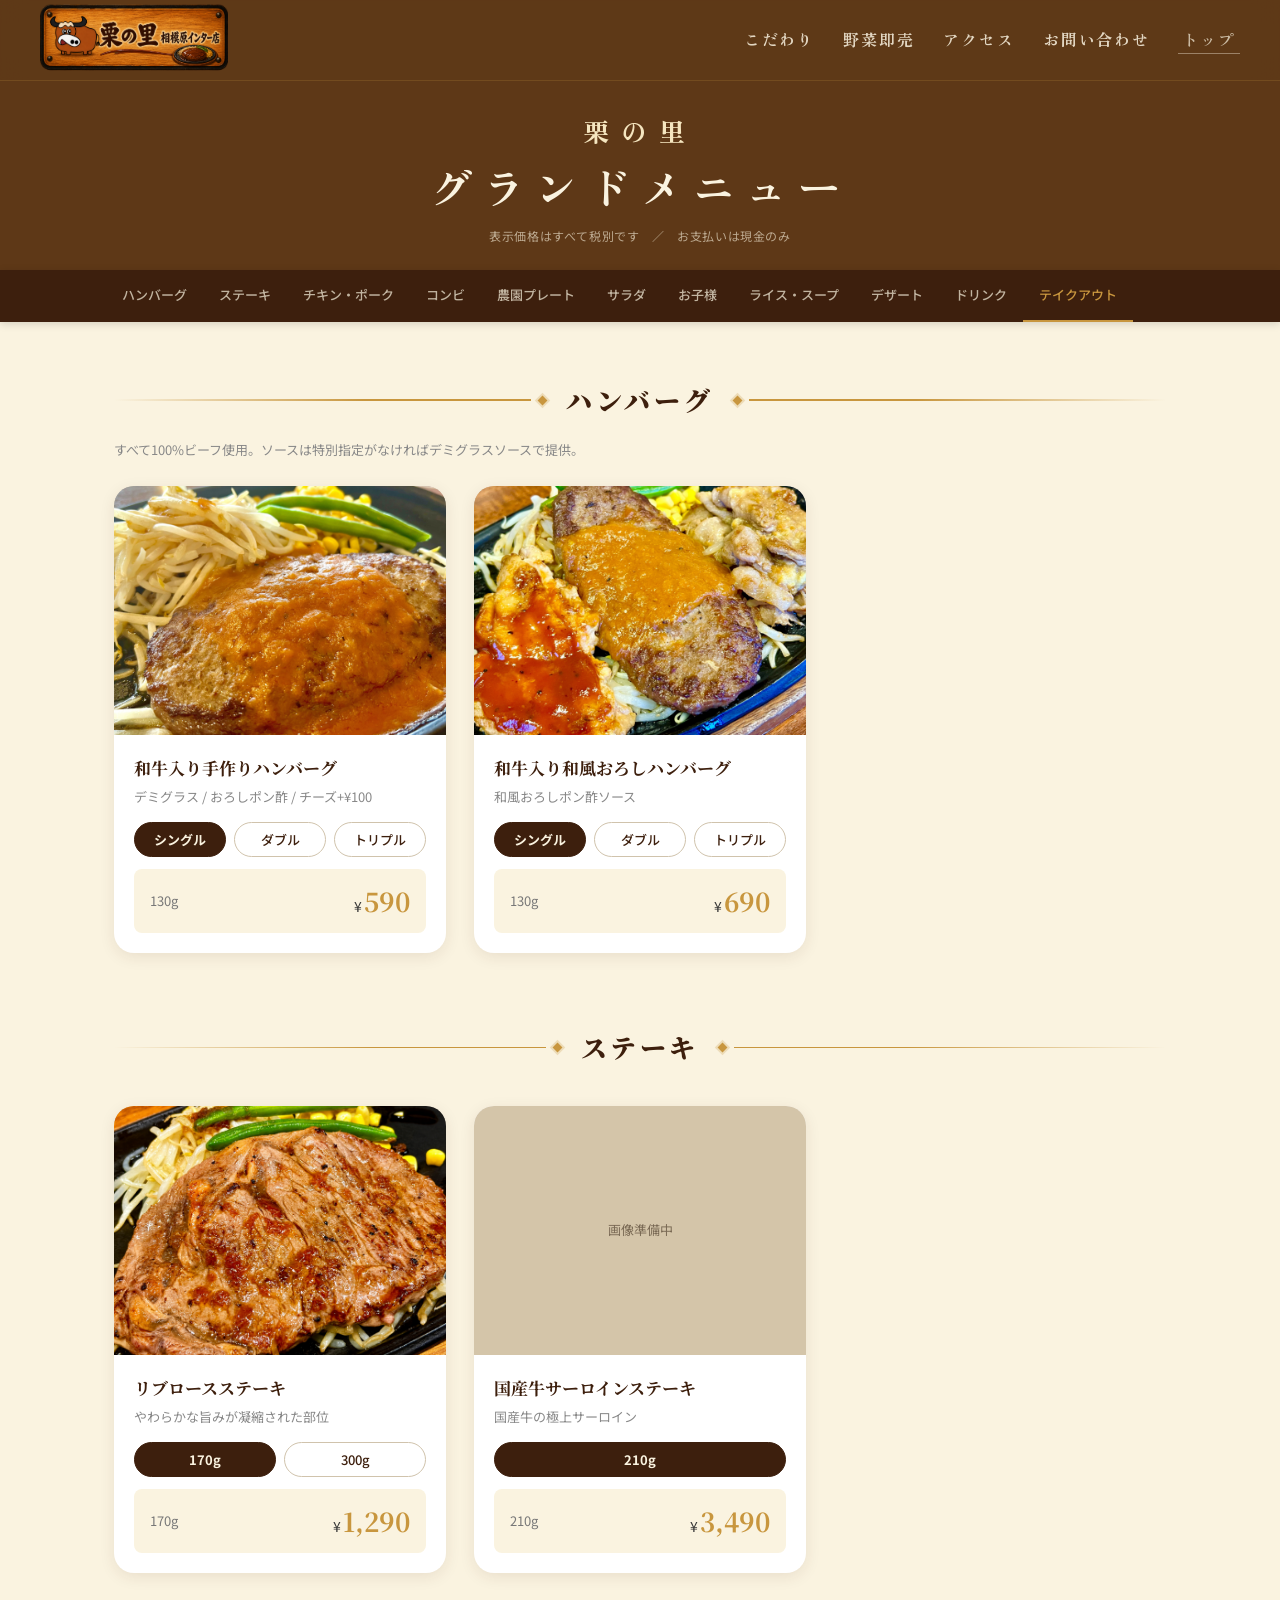
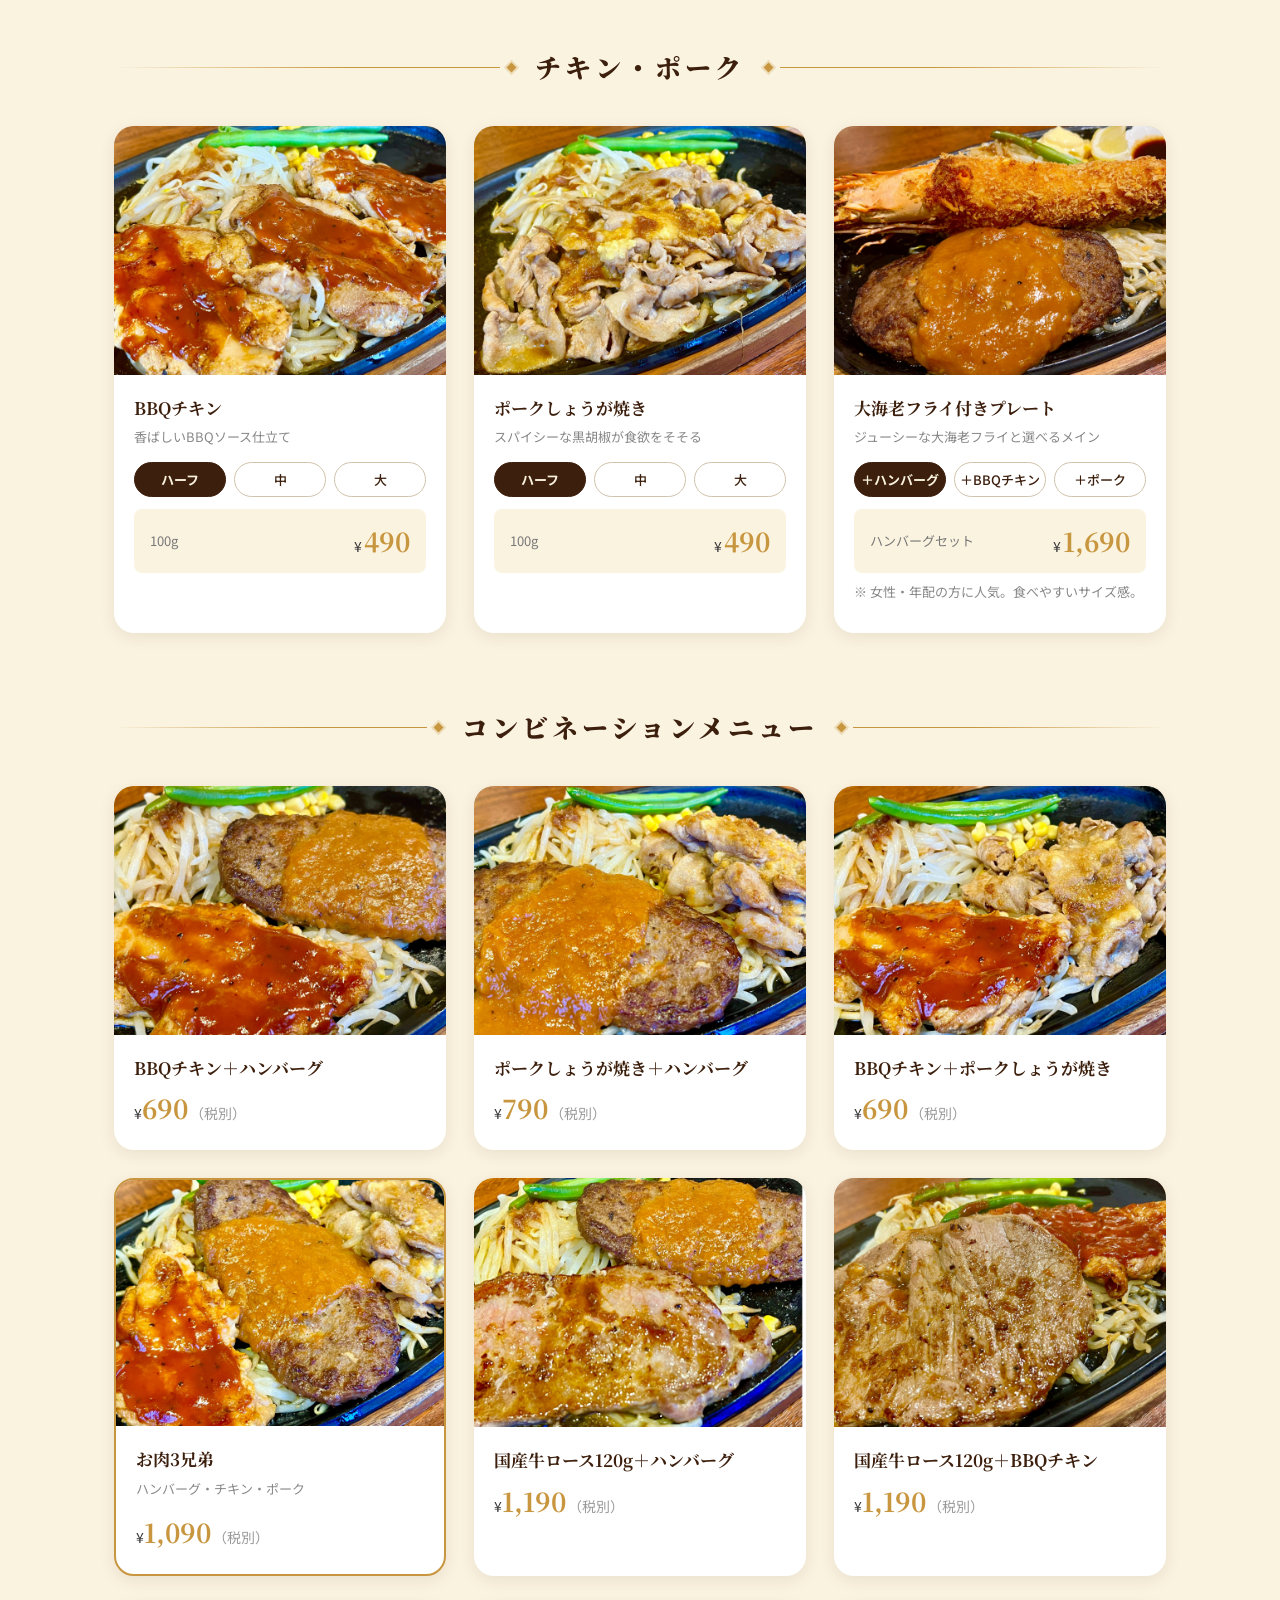
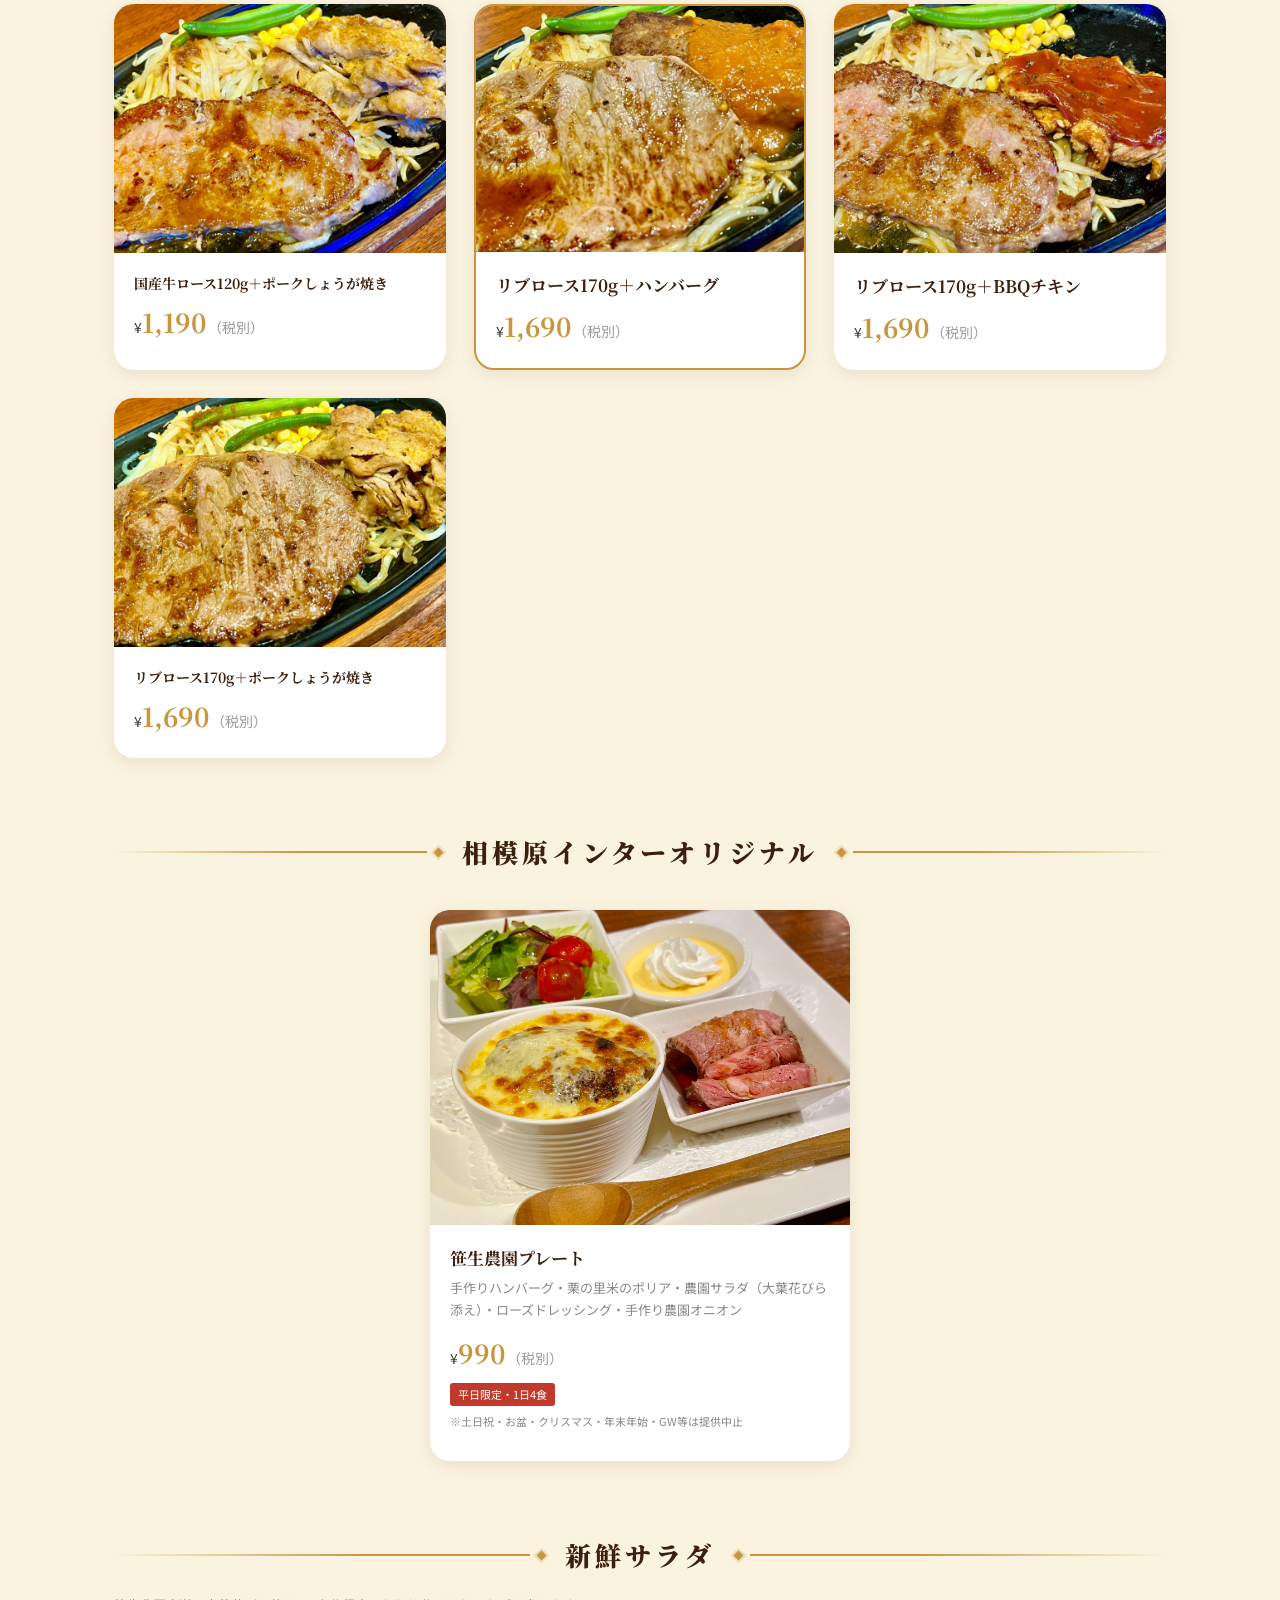
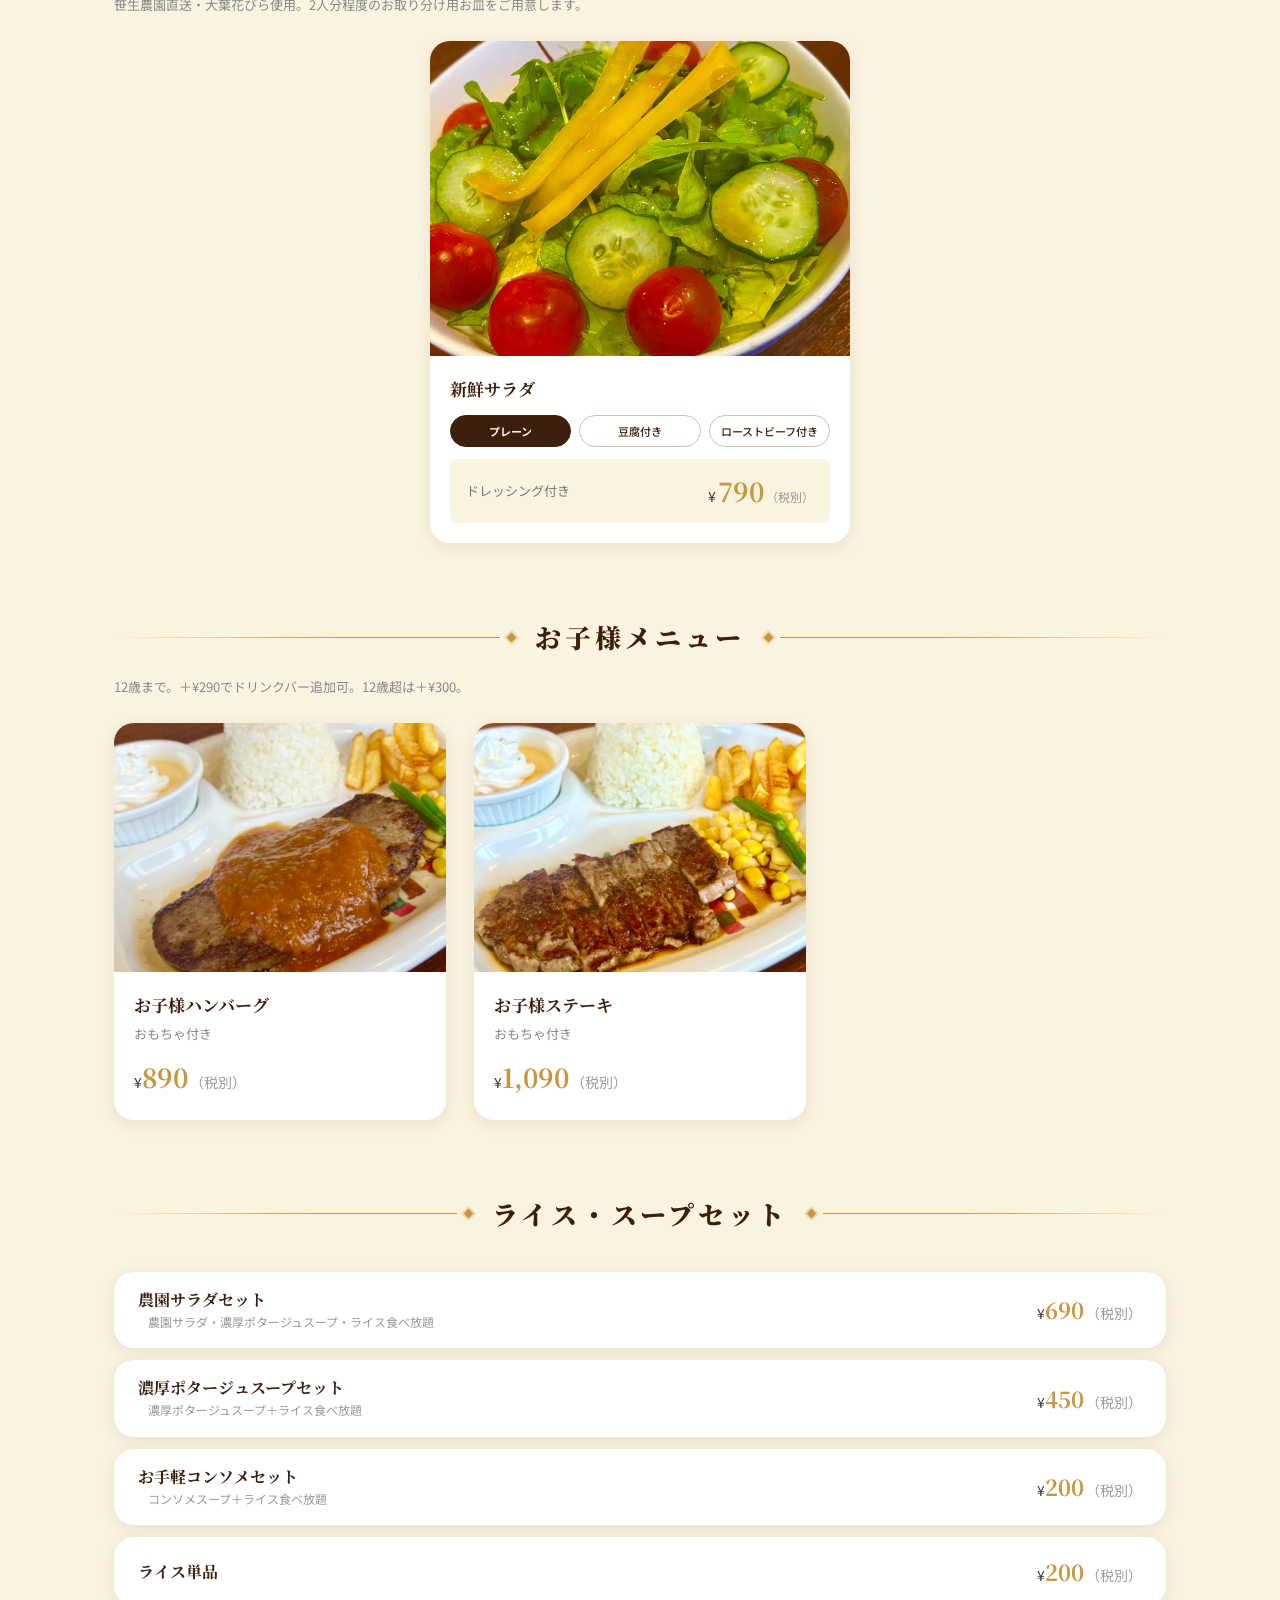
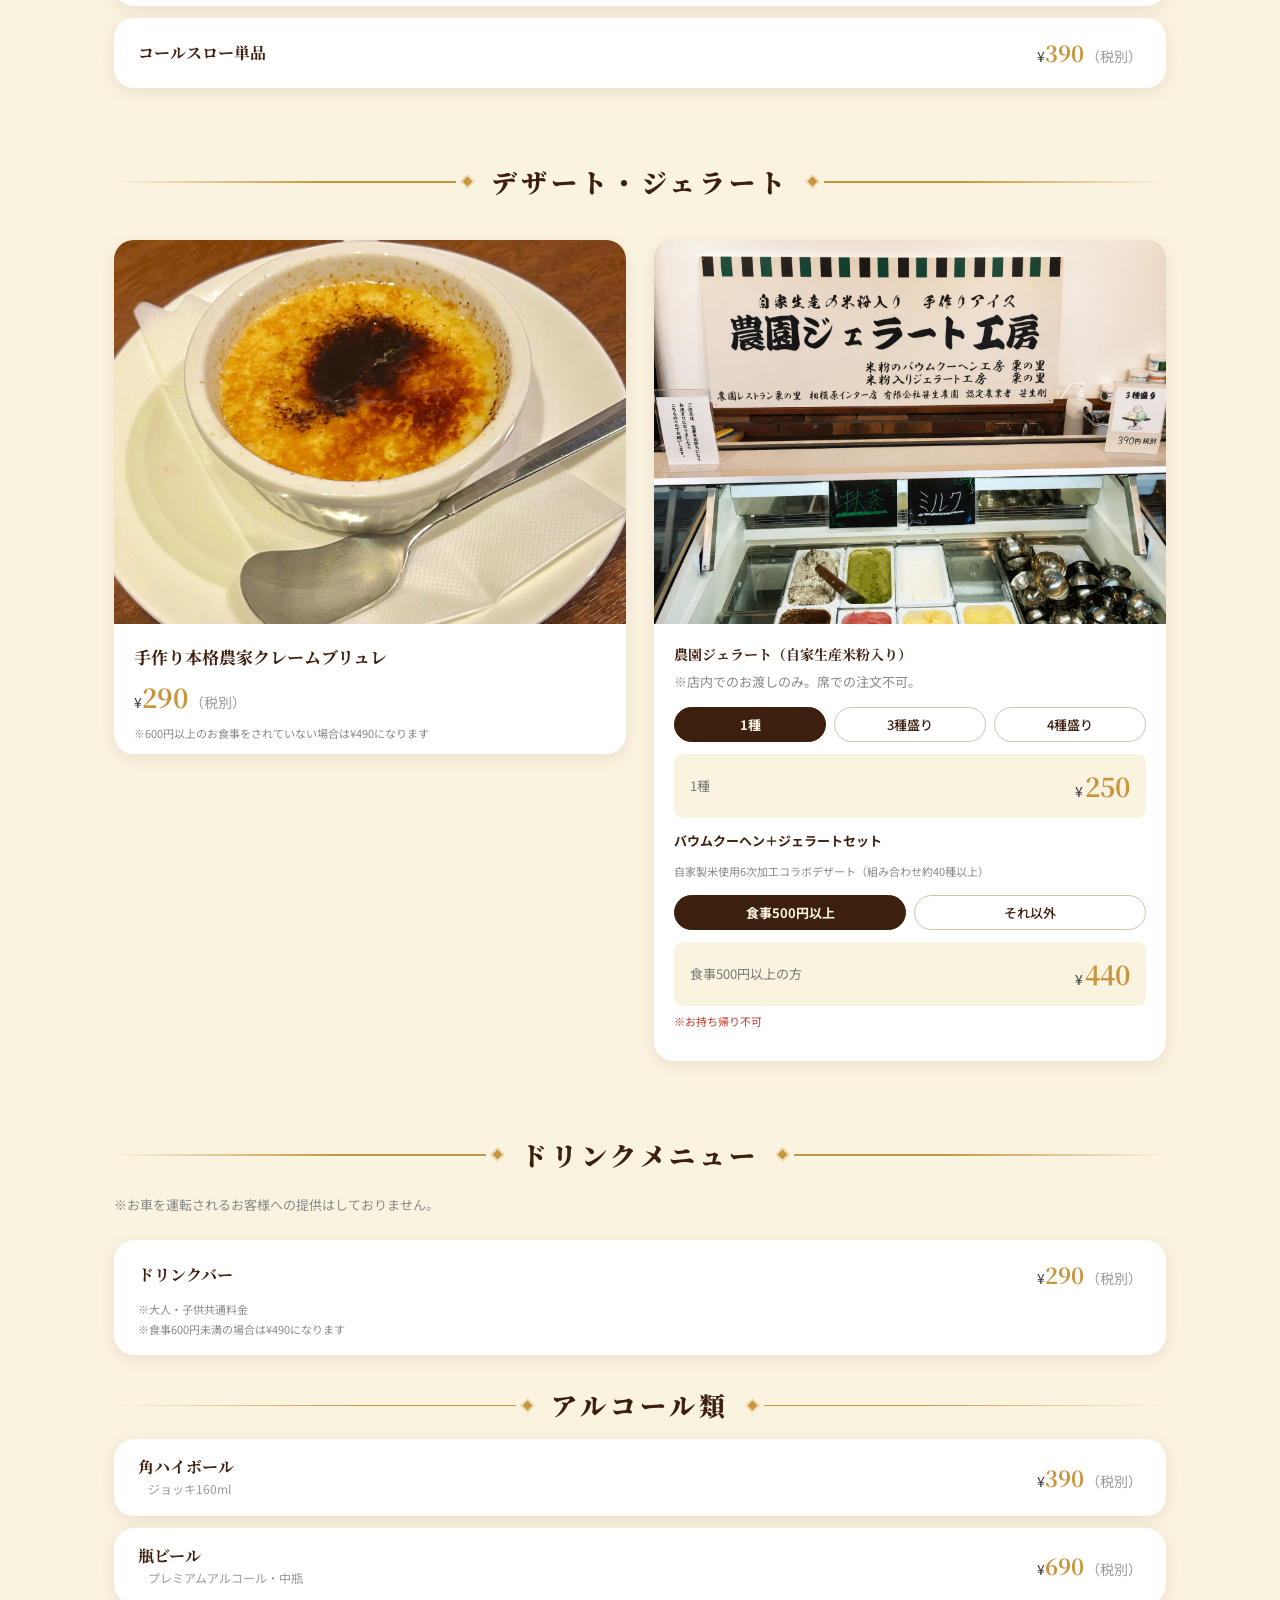
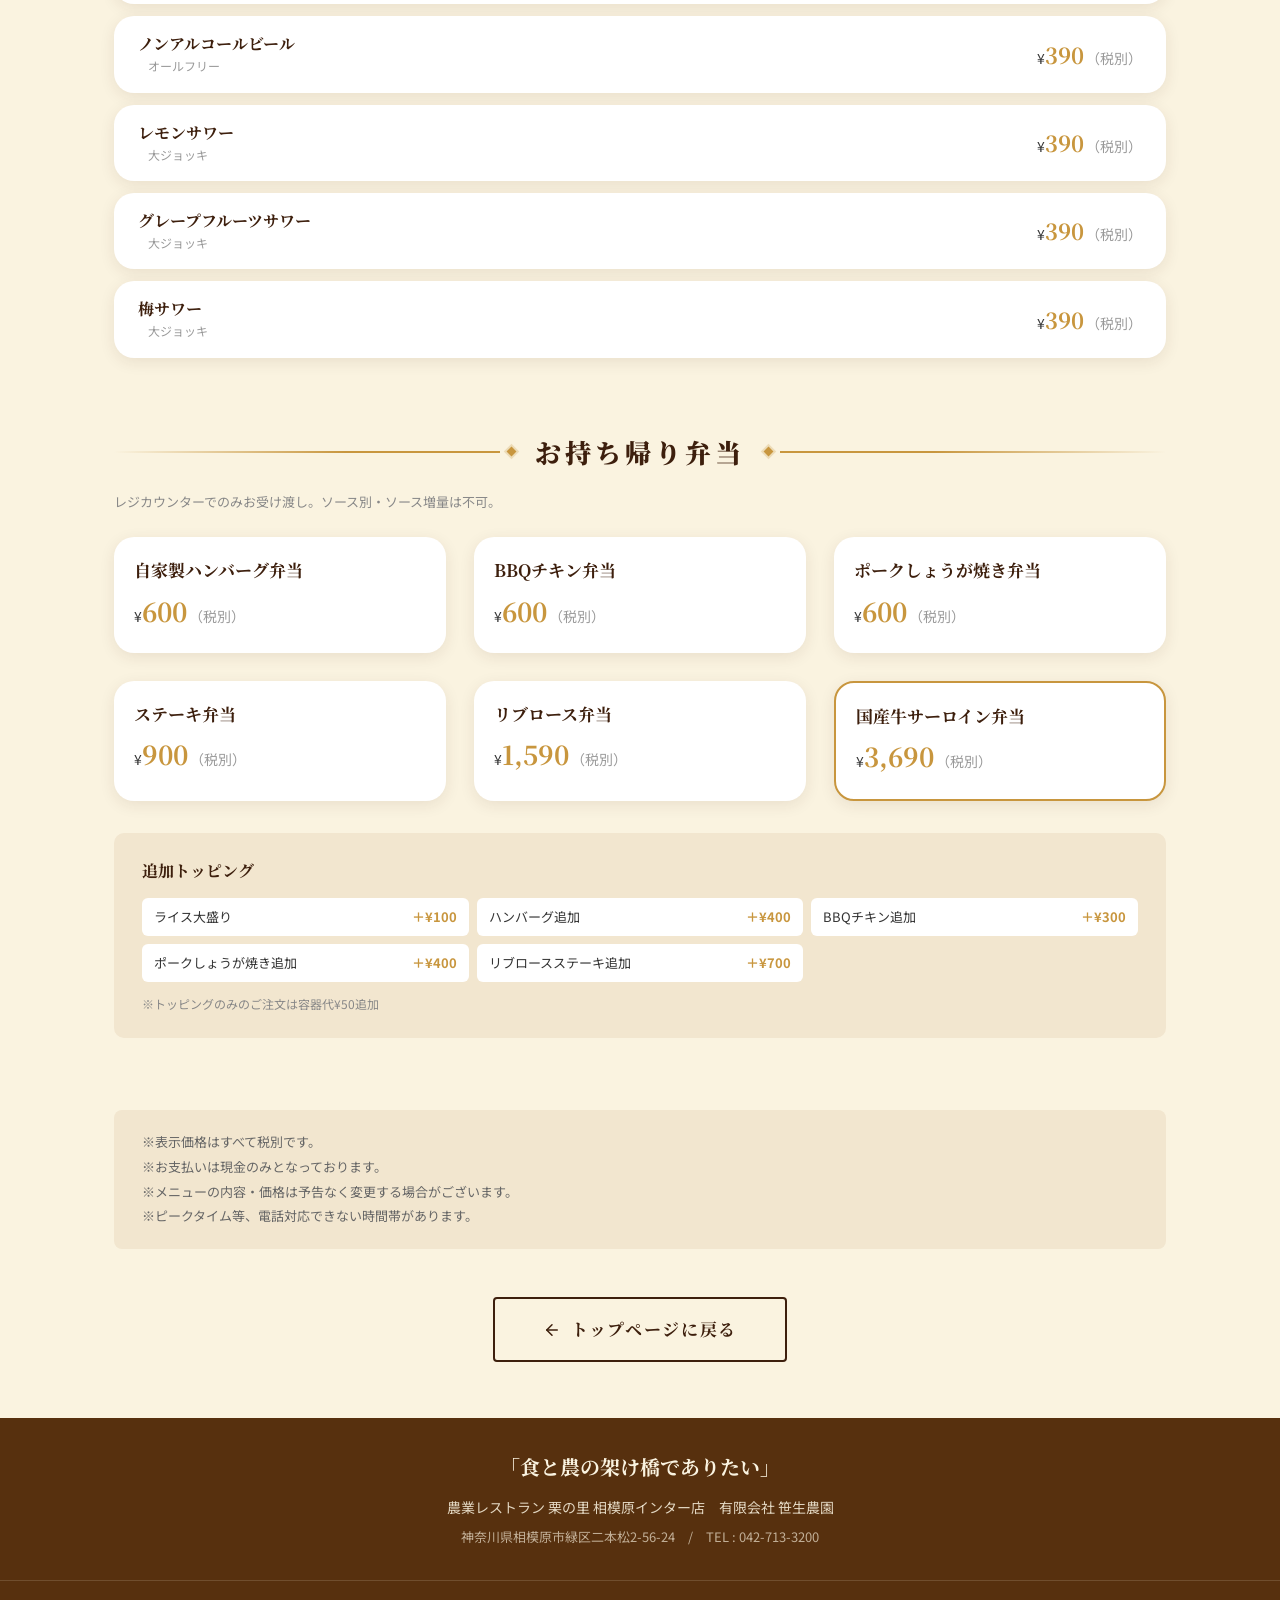
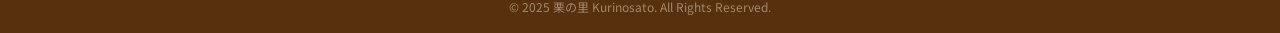
==== menu.html @ e9de43e0 "栗の里HPの初回コミット" ====
<!DOCTYPE html>
<html lang="ja">
<head>
  <meta charset="UTF-8">
  <meta name="viewport" content="width=device-width, initial-scale=1.0">
  <title>メニュー一覧 | 農業レストラン 栗の里</title>
  <link rel="preconnect" href="https://fonts.googleapis.com">
  <link rel="preconnect" href="https://fonts.gstatic.com" crossorigin>
  <link href="https://fonts.googleapis.com/css2?family=Noto+Serif+JP:wght@700;900&family=Noto+Sans+JP:wght@400;500&family=Zen+Old+Mincho:wght@700;900&family=Cormorant+Garamond:ital,wght@0,600;1,400&display=swap" rel="stylesheet">
  <link rel="stylesheet" href="css/style.css?v=3">
  <link rel="stylesheet" href="css/menu.css?v=3">
</head>
<body class="page-menu">

  <!-- ヘッダー -->
  <header class="header">
    <div class="header-inner">
      <div class="header-logo">
        <a href="index.html">
          <img src="img/logo.png" alt="栗の里ロゴ" class="logo-img" onerror="this.style.display='none'; document.querySelector('.logo-fallback').style.display='block'">
          <span class="logo-fallback">栗の里</span>
        </a>
      </div>
      <nav class="nav">
        <ul class="nav-list">
          <li><a href="index.html#kodawari" class="nav-link">こだわり</a></li>
          <li><a href="index.html#vegetable" class="nav-link">野菜即売</a></li>
          <li><a href="index.html#access" class="nav-link">アクセス</a></li>
          <li><a href="index.html#contact" class="nav-link">お問い合わせ</a></li>
          <li><a href="index.html" class="nav-link nav-back-btn">トップ</a></li>
        </ul>
      </nav>
      <a href="index.html" class="nav-back-mobile">トップ</a>
    </div>
  </header>

  <main class="menu-page">

    <!-- ページタイトル -->
    <div class="menu-page-hero">
      <p class="menu-hero-sub">栗の里</p>
      <h1 class="menu-page-title">グランドメニュー</h1>
      <p class="menu-page-subtitle">表示価格はすべて税別です　／　お支払いは現金のみ</p>
    </div>

    <!-- カテゴリータブナビ -->
    <nav class="cat-nav" id="cat-nav">
      <div class="cat-nav-inner">
        <a href="#cat-hamburg" class="cat-tab">ハンバーグ</a>
        <a href="#cat-steak" class="cat-tab">ステーキ</a>
        <a href="#cat-chicken" class="cat-tab">チキン・ポーク</a>
        <a href="#cat-combo" class="cat-tab">コンビ</a>
        <a href="#cat-plate" class="cat-tab">農園プレート</a>
        <a href="#cat-salad" class="cat-tab">サラダ</a>
        <a href="#cat-kids" class="cat-tab">お子様</a>
        <a href="#cat-rice" class="cat-tab">ライス・スープ</a>
        <a href="#cat-dessert" class="cat-tab">デザート</a>
        <a href="#cat-drink" class="cat-tab">ドリンク</a>
        <a href="#cat-takeout" class="cat-tab">テイクアウト</a>
      </div>
    </nav>

    <div class="menu-page-body">

      <!-- ===== ハンバーグ ===== -->
      <section class="menu-category" id="cat-hamburg">
        <h2 class="category-title">
          <span class="category-line"></span>ハンバーグ<span class="category-line"></span>
        </h2>
        <p class="cat-note">すべて100%ビーフ使用。ソースは特別指定がなければデミグラスソースで提供。</p>
        <div class="menu-page-grid">

          <div class="menu-page-card">
            <div class="menu-page-img">
              <img src="img/menu1.jpg" alt="和牛入り手作りハンバーグ" onerror="this.style.display='none'">
            </div>
            <div class="menu-page-info">
              <h3 class="menu-page-name">和牛入り手作りハンバーグ</h3>
              <p class="menu-page-desc">デミグラス / おろしポン酢 / チーズ+¥100</p>
              <div class="size-selector">
                <div class="size-tabs">
                  <button class="size-tab active" data-target="hb1-s">シングル</button>
                  <button class="size-tab" data-target="hb1-d">ダブル</button>
                  <button class="size-tab" data-target="hb1-t">トリプル</button>
                </div>
                <div class="size-detail active" id="hb1-s"><span class="size-gram">130g</span><span class="size-price">¥<strong>590</strong></span></div>
                <div class="size-detail" id="hb1-d"><span class="size-gram">260g</span><span class="size-price">¥<strong>990</strong></span></div>
                <div class="size-detail" id="hb1-t"><span class="size-gram">390g</span><span class="size-price">¥<strong>1,390</strong></span></div>
              </div>
            </div>
          </div>

          <div class="menu-page-card">
            <div class="menu-page-img">
              <img src="img/menu2.jpg" alt="和牛入り和風おろしハンバーグ" onerror="this.style.display='none'">
            </div>
            <div class="menu-page-info">
              <h3 class="menu-page-name">和牛入り和風おろしハンバーグ</h3>
              <p class="menu-page-desc">和風おろしポン酢ソース</p>
              <div class="size-selector">
                <div class="size-tabs">
                  <button class="size-tab active" data-target="hb2-s">シングル</button>
                  <button class="size-tab" data-target="hb2-d">ダブル</button>
                  <button class="size-tab" data-target="hb2-t">トリプル</button>
                </div>
                <div class="size-detail active" id="hb2-s"><span class="size-gram">130g</span><span class="size-price">¥<strong>690</strong></span></div>
                <div class="size-detail" id="hb2-d"><span class="size-gram">260g</span><span class="size-price">¥<strong>1,090</strong></span></div>
                <div class="size-detail" id="hb2-t"><span class="size-gram">390g</span><span class="size-price">¥<strong>1,490</strong></span></div>
              </div>
            </div>
          </div>

        </div>
      </section>

      <!-- ===== ステーキ ===== -->
      <section class="menu-category" id="cat-steak">
        <h2 class="category-title">
          <span class="category-line"></span>ステーキ<span class="category-line"></span>
        </h2>
        <div class="menu-page-grid">

          <div class="menu-page-card">
            <div class="menu-page-img">
              <img src="img/steak1.jpg" alt="リブロースステーキ" onerror="this.style.display='none'">
            </div>
            <div class="menu-page-info">
              <h3 class="menu-page-name">リブロースステーキ</h3>
              <p class="menu-page-desc">やわらかな旨みが凝縮された部位</p>
              <div class="size-selector">
                <div class="size-tabs">
                  <button class="size-tab active" data-target="st1-a">170g</button>
                  <button class="size-tab" data-target="st1-b">300g</button>
                </div>
                <div class="size-detail active" id="st1-a"><span class="size-gram">170g</span><span class="size-price">¥<strong>1,290</strong></span></div>
                <div class="size-detail" id="st1-b"><span class="size-gram">300g</span><span class="size-price">¥<strong>1,790</strong></span></div>
              </div>
            </div>
          </div>

          <div class="menu-page-card">
            <div class="menu-page-img">
              <img src="img/steak2.jpg" alt="国産牛サーロインステーキ" onerror="this.style.display='none'">
            </div>
            <div class="menu-page-info">
              <h3 class="menu-page-name">国産牛サーロインステーキ</h3>
              <p class="menu-page-desc">国産牛の極上サーロイン</p>
              <div class="size-selector">
                <div class="size-tabs">
                  <button class="size-tab active" data-target="st2-a">210g</button>
                </div>
                <div class="size-detail active" id="st2-a"><span class="size-gram">210g</span><span class="size-price">¥<strong>3,490</strong></span></div>
              </div>
            </div>
          </div>

        </div>
      </section>

      <!-- ===== チキン・ポーク ===== -->
      <section class="menu-category" id="cat-chicken">
        <h2 class="category-title">
          <span class="category-line"></span>チキン・ポーク<span class="category-line"></span>
        </h2>
        <div class="menu-page-grid">

          <div class="menu-page-card">
            <div class="menu-page-img">
              <img src="img/chicken.jpg" alt="BBQチキン" onerror="this.style.display='none'">
            </div>
            <div class="menu-page-info">
              <h3 class="menu-page-name">BBQチキン</h3>
              <p class="menu-page-desc">香ばしいBBQソース仕立て</p>
              <div class="size-selector">
                <div class="size-tabs">
                  <button class="size-tab active" data-target="ck1-h">ハーフ</button>
                  <button class="size-tab" data-target="ck1-m">中</button>
                  <button class="size-tab" data-target="ck1-l">大</button>
                </div>
                <div class="size-detail active" id="ck1-h"><span class="size-gram">100g</span><span class="size-price">¥<strong>490</strong></span></div>
                <div class="size-detail" id="ck1-m"><span class="size-gram">200g</span><span class="size-price">¥<strong>790</strong></span></div>
                <div class="size-detail" id="ck1-l"><span class="size-gram">300g</span><span class="size-price">¥<strong>1,090</strong></span></div>
              </div>
            </div>
          </div>

          <div class="menu-page-card">
            <div class="menu-page-img">
              <img src="img/pork.jpg" alt="ポークしょうが焼き" onerror="this.style.display='none'">
            </div>
            <div class="menu-page-info">
              <h3 class="menu-page-name">ポークしょうが焼き</h3>
              <p class="menu-page-desc">スパイシーな黒胡椒が食欲をそそる</p>
              <div class="size-selector">
                <div class="size-tabs">
                  <button class="size-tab active" data-target="pk1-h">ハーフ</button>
                  <button class="size-tab" data-target="pk1-m">中</button>
                  <button class="size-tab" data-target="pk1-l">大</button>
                </div>
                <div class="size-detail active" id="pk1-h"><span class="size-gram">100g</span><span class="size-price">¥<strong>490</strong></span></div>
                <div class="size-detail" id="pk1-m"><span class="size-gram">200g</span><span class="size-price">¥<strong>890</strong></span></div>
                <div class="size-detail" id="pk1-l"><span class="size-gram">300g</span><span class="size-price">¥<strong>1,290</strong></span></div>
              </div>
            </div>
          </div>

          <div class="menu-page-card menu-page-card--wide">
            <div class="menu-page-img">
              <img src="img/ebi.jpg" alt="大海老フライ付きプレート" onerror="this.style.display='none'">
            </div>
            <div class="menu-page-info">
              <h3 class="menu-page-name">大海老フライ付きプレート</h3>
              <p class="menu-page-desc">ジューシーな大海老フライと選べるメイン</p>
              <div class="size-selector">
                <div class="size-tabs">
                  <button class="size-tab active" data-target="ebi-h">＋ハンバーグ</button>
                  <button class="size-tab" data-target="ebi-c">＋BBQチキン</button>
                  <button class="size-tab" data-target="ebi-p">＋ポーク</button>
                </div>
                <div class="size-detail active" id="ebi-h"><span class="size-gram">ハンバーグセット</span><span class="size-price">¥<strong>1,690</strong></span></div>
                <div class="size-detail" id="ebi-c"><span class="size-gram">BBQチキンセット</span><span class="size-price">¥<strong>1,690</strong></span></div>
                <div class="size-detail" id="ebi-p"><span class="size-gram">ポークしょうが焼きセット</span><span class="size-price">¥<strong>1,690</strong></span></div>
              </div>
              <p class="menu-page-desc" style="margin-top:8px;">※ 女性・年配の方に人気。食べやすいサイズ感。</p>
            </div>
          </div>

        </div>
      </section>

      <!-- ===== コンビネーション ===== -->
      <section class="menu-category" id="cat-combo">
        <h2 class="category-title">
          <span class="category-line"></span>コンビネーションメニュー<span class="category-line"></span>
        </h2>
        <div class="menu-page-grid">

          <div class="menu-page-card">
            <div class="menu-page-img">
              <img src="img/combo-chicken-hamburg.jpg" alt="BBQチキン＋ハンバーグ" onerror="this.style.display='none'">
            </div>
            <div class="menu-page-info">
              <h3 class="menu-page-name">BBQチキン＋ハンバーグ</h3>
              <p class="menu-page-price">¥<strong>690</strong><span class="tax">（税別）</span></p>
            </div>
          </div>

          <div class="menu-page-card">
            <div class="menu-page-img">
              <img src="img/combo-pork-hamburg.jpg" alt="ポークしょうが焼き＋ハンバーグ" onerror="this.style.display='none'">
            </div>
            <div class="menu-page-info">
              <h3 class="menu-page-name">ポークしょうが焼き＋ハンバーグ</h3>
              <p class="menu-page-price">¥<strong>790</strong><span class="tax">（税別）</span></p>
            </div>
          </div>

          <div class="menu-page-card">
            <div class="menu-page-img">
              <img src="img/combo-chicken-pork.jpg" alt="BBQチキン＋ポークしょうが焼き" onerror="this.style.display='none'">
            </div>
            <div class="menu-page-info">
              <h3 class="menu-page-name">BBQチキン＋ポークしょうが焼き</h3>
              <p class="menu-page-price">¥<strong>690</strong><span class="tax">（税別）</span></p>
            </div>
          </div>

          <div class="menu-page-card highlight-card">
            <div class="menu-page-img">
              <img src="img/menu2.jpg" alt="お肉3兄弟" onerror="this.style.display='none'">
            </div>
            <div class="menu-page-info">
              <h3 class="menu-page-name">お肉3兄弟</h3>
              <p class="menu-page-desc">ハンバーグ・チキン・ポーク</p>
              <p class="menu-page-price">¥<strong>1,090</strong><span class="tax">（税別）</span></p>
            </div>
          </div>

          <div class="menu-page-card">
            <div class="menu-page-img">
              <img src="img/combo-sirloin-hamburg.jpg" alt="国産牛ロース120g＋ハンバーグ" onerror="this.style.display='none'">
            </div>
            <div class="menu-page-info">
              <h3 class="menu-page-name">国産牛ロース120g＋ハンバーグ</h3>
              <p class="menu-page-price">¥<strong>1,190</strong><span class="tax">（税別）</span></p>
            </div>
          </div>

          <div class="menu-page-card">
            <div class="menu-page-img">
              <img src="img/combo-sirloin-chicken.jpg" alt="国産牛ロース120g＋BBQチキン" onerror="this.style.display='none'">
            </div>
            <div class="menu-page-info">
              <h3 class="menu-page-name">国産牛ロース120g＋BBQチキン</h3>
              <p class="menu-page-price">¥<strong>1,190</strong><span class="tax">（税別）</span></p>
            </div>
          </div>

          <div class="menu-page-card">
            <div class="menu-page-img">
              <img src="img/combo-sirloin-pork.jpg" alt="国産牛ロース120g＋ポークしょうが焼き" onerror="this.style.display='none'">
            </div>
            <div class="menu-page-info">
              <h3 class="menu-page-name menu-page-name--sm">国産牛ロース120g＋ポークしょうが焼き</h3>
              <p class="menu-page-price">¥<strong>1,190</strong><span class="tax">（税別）</span></p>
            </div>
          </div>

          <div class="menu-page-card highlight-card">
            <div class="menu-page-img">
              <img src="img/combo-ribeye-hamburg.jpg" alt="リブロース170g＋ハンバーグ" onerror="this.style.display='none'">
            </div>
            <div class="menu-page-info">
              <h3 class="menu-page-name">リブロース170g＋ハンバーグ</h3>
              <p class="menu-page-price">¥<strong>1,690</strong><span class="tax">（税別）</span></p>
            </div>
          </div>

          <div class="menu-page-card">
            <div class="menu-page-img">
              <img src="img/combo-ribeye-chicken.jpg" alt="リブロース170g＋BBQチキン" onerror="this.style.display='none'">
            </div>
            <div class="menu-page-info">
              <h3 class="menu-page-name">リブロース170g＋BBQチキン</h3>
              <p class="menu-page-price">¥<strong>1,690</strong><span class="tax">（税別）</span></p>
            </div>
          </div>

          <div class="menu-page-card">
            <div class="menu-page-img">
              <img src="img/combo-ribeye-pork.jpg" alt="リブロース170g＋ポークしょうが焼き" onerror="this.style.display='none'">
            </div>
            <div class="menu-page-info">
              <h3 class="menu-page-name menu-page-name--sm">リブロース170g＋ポークしょうが焼き</h3>
              <p class="menu-page-price">¥<strong>1,690</strong><span class="tax">（税別）</span></p>
            </div>
          </div>

        </div>
      </section>

      <!-- ===== 農園プレート ===== -->
      <section class="menu-category" id="cat-plate">
        <h2 class="category-title">
          <span class="category-line"></span>相模原インターオリジナル<span class="category-line"></span>
        </h2>
        <div class="menu-page-grid menu-page-grid--center">

          <div class="menu-page-card">
            <div class="menu-page-img">
              <img src="img/sasao-farm-plate.jpg" alt="笹生農園プレート" onerror="this.style.display='none'">
            </div>
            <div class="menu-page-info">
              <h3 class="menu-page-name">笹生農園プレート</h3>
              <p class="menu-page-desc">手作りハンバーグ・栗の里米のポリア・農園サラダ（大葉花びら添え）・ローズドレッシング・手作り農園オニオン</p>
              <p class="menu-page-price">¥<strong>990</strong><span class="tax">（税別）</span></p>
              <span class="badge-limited">平日限定・1日4食</span>
              <p class="menu-page-desc" style="margin-top:6px; font-size:11px;">※土日祝・お盆・クリスマス・年末年始・GW等は提供中止</p>
            </div>
          </div>

        </div>
      </section>

      <!-- ===== サラダ ===== -->
      <section class="menu-category" id="cat-salad">
        <h2 class="category-title">
          <span class="category-line"></span>新鮮サラダ<span class="category-line"></span>
        </h2>
        <p class="cat-note">笹生農園直送・大葉花びら使用。2人分程度のお取り分け用お皿をご用意します。</p>
        <div class="menu-page-grid menu-page-grid--center">

          <div class="menu-page-card">
            <div class="menu-page-img">
              <img src="img/salad-plain.jpg" alt="新鮮サラダ" onerror="this.style.display='none'">
            </div>
            <div class="menu-page-info">
              <h3 class="menu-page-name">新鮮サラダ</h3>
              <div class="size-selector size-selector--sm">
                <div class="size-tabs">
                  <button class="size-tab active"
                          data-target="salad-plain"
                          data-img="img/salad-plain.jpg"
                          data-alt="新鮮サラダ">プレーン</button>
                  <button class="size-tab"
                          data-target="salad-tofu"
                          data-img="img/salad-ohba.jpg"
                          data-alt="手作り農厚豆腐付き新鮮サラダ">豆腐付き</button>
                  <button class="size-tab"
                          data-target="salad-roast"
                          data-img="img/salad-rose-dressing.jpg"
                          data-alt="ローストビーフ付き新鮮サラダ">ローストビーフ付き</button>
                </div>
                <div class="size-detail active" id="salad-plain"><span class="size-gram">ドレッシング付き</span><span class="size-price">¥<strong>790</strong><span class="tax">（税別）</span></span></div>
                <div class="size-detail" id="salad-tofu"><span class="size-gram">手作り農厚豆腐付き</span><span class="size-price">¥<strong>890</strong><span class="tax">（税別）</span></span></div>
                <div class="size-detail" id="salad-roast"><span class="size-gram">ローストビーフ付き</span><span class="size-price">¥<strong>990</strong><span class="tax">（税別）</span></span></div>
              </div>
            </div>
          </div>

        </div>
      </section>

      <!-- ===== お子様メニュー ===== -->
      <section class="menu-category" id="cat-kids">
        <h2 class="category-title">
          <span class="category-line"></span>お子様メニュー<span class="category-line"></span>
        </h2>
        <p class="cat-note">12歳まで。＋¥290でドリンクバー追加可。12歳超は＋¥300。</p>
        <div class="menu-page-grid">

          <div class="menu-page-card">
            <div class="menu-page-img">
              <img src="img/kids-hamburg.jpg" alt="お子様ハンバーグ" onerror="this.style.display='none'">
            </div>
            <div class="menu-page-info">
              <h3 class="menu-page-name">お子様ハンバーグ</h3>
              <p class="menu-page-desc">おもちゃ付き</p>
              <p class="menu-page-price">¥<strong>890</strong><span class="tax">（税別）</span></p>
            </div>
          </div>

          <div class="menu-page-card">
            <div class="menu-page-img">
              <img src="img/kids-steak.jpg" alt="お子様ステーキ" onerror="this.style.display='none'">
            </div>
            <div class="menu-page-info">
              <h3 class="menu-page-name">お子様ステーキ</h3>
              <p class="menu-page-desc">おもちゃ付き</p>
              <p class="menu-page-price">¥<strong>1,090</strong><span class="tax">（税別）</span></p>
            </div>
          </div>

        </div>
      </section>

      <!-- ===== ライス・スープ ===== -->
      <section class="menu-category" id="cat-rice">
        <h2 class="category-title">
          <span class="category-line"></span>ライス・スープセット<span class="category-line"></span>
        </h2>
        <div class="menu-page-grid menu-page-grid--list">

          <div class="menu-page-card">
            <div class="menu-page-info">
              <div>
                <h3 class="menu-page-name">農園サラダセット</h3>
                <p class="menu-page-desc">農園サラダ・濃厚ポタージュスープ・ライス食べ放題</p>
              </div>
              <p class="menu-page-price">¥<strong>690</strong><span class="tax">（税別）</span></p>
            </div>
          </div>

          <div class="menu-page-card">
            <div class="menu-page-info">
              <div>
                <h3 class="menu-page-name menu-page-name--sm">濃厚ポタージュスープセット</h3>
                <p class="menu-page-desc">濃厚ポタージュスープ＋ライス食べ放題</p>
              </div>
              <p class="menu-page-price">¥<strong>450</strong><span class="tax">（税別）</span></p>
            </div>
          </div>

          <div class="menu-page-card">
            <div class="menu-page-info">
              <div>
                <h3 class="menu-page-name">お手軽コンソメセット</h3>
                <p class="menu-page-desc">コンソメスープ＋ライス食べ放題</p>
              </div>
              <p class="menu-page-price">¥<strong>200</strong><span class="tax">（税別）</span></p>
            </div>
          </div>

          <div class="menu-page-card">
            <div class="menu-page-info">
              <h3 class="menu-page-name">ライス単品</h3>
              <p class="menu-page-price">¥<strong>200</strong><span class="tax">（税別）</span></p>
            </div>
          </div>

          <div class="menu-page-card">
            <div class="menu-page-info">
              <h3 class="menu-page-name">コールスロー単品</h3>
              <p class="menu-page-price">¥<strong>390</strong><span class="tax">（税別）</span></p>
            </div>
          </div>

        </div>
      </section>

      <!-- ===== デザート・ドリンクバー ===== -->
      <section class="menu-category" id="cat-dessert">
        <h2 class="category-title">
          <span class="category-line"></span>デザート・ジェラート<span class="category-line"></span>
        </h2>
        <div class="menu-page-grid menu-page-grid--2col">

          <div class="menu-page-card">
            <div class="menu-page-img">
              <img src="img/creme-brulee.jpg" alt="手作り本格農家クレームブリュレ" onerror="this.style.display='none'">
            </div>
            <div class="menu-page-info" style="padding-bottom: 12px;">
              <h3 class="menu-page-name">手作り本格農家クレームブリュレ</h3>
              <p class="menu-page-price">¥<strong>290</strong><span class="tax">（税別）</span></p>
              <p style="font-size:11px; color:#888; margin-top:4px;">※600円以上のお食事をされていない場合は¥490になります</p>
            </div>
          </div>

          <div class="menu-page-card">
            <div class="menu-page-img">
              <img src="img/gelato.jpg" alt="農園ジェラート" onerror="this.style.display='none'">
            </div>
            <div class="menu-page-info">
              <h3 class="menu-page-name menu-page-name--sm">農園ジェラート（自家生産米粉入り）</h3>
              <p class="menu-page-desc">※店内でのお渡しのみ。席での注文不可。</p>
              <div class="size-selector">
                <div class="size-tabs">
                  <button class="size-tab active" data-target="gelato-1">1種</button>
                  <button class="size-tab" data-target="gelato-3">3種盛り</button>
                  <button class="size-tab" data-target="gelato-4">4種盛り</button>
                </div>
                <div class="size-detail active" id="gelato-1"><span class="size-gram">1種</span><span class="size-price">¥<strong>250</strong></span></div>
                <div class="size-detail" id="gelato-3"><span class="size-gram">選べる3種盛り</span><span class="size-price">¥<strong>390</strong></span></div>
                <div class="size-detail" id="gelato-4"><span class="size-gram">選べる4種盛り</span><span class="size-price">¥<strong>490</strong></span></div>
              </div>
              <p class="menu-page-desc" style="margin-top:12px; font-weight:700; color:var(--dark-brown);">バウムクーヘン＋ジェラートセット</p>
              <p class="menu-page-desc" style="font-size:11px;">自家製米使用6次加工コラボデザート（組み合わせ約40種以上）</p>
              <div class="size-selector">
                <div class="size-tabs">
                  <button class="size-tab active" data-target="baum-a">食事500円以上</button>
                  <button class="size-tab" data-target="baum-b">それ以外</button>
                </div>
                <div class="size-detail active" id="baum-a"><span class="size-gram">食事500円以上の方</span><span class="size-price">¥<strong>440</strong></span></div>
                <div class="size-detail" id="baum-b"><span class="size-gram">それ以外の方</span><span class="size-price">¥<strong>590</strong></span></div>
              </div>
              <p class="menu-page-desc" style="margin-top:6px; font-size:11px; color:#c0392b;">※お持ち帰り不可</p>
            </div>
          </div>

        </div>
      </section>

      <!-- ===== ドリンクメニュー ===== -->
      <section class="menu-category" id="cat-drink">
        <h2 class="category-title">
          <span class="category-line"></span>ドリンクメニュー<span class="category-line"></span>
        </h2>
        <p class="cat-note">※お車を運転されるお客様への提供はしておりません。</p>
        <div class="menu-page-grid menu-page-grid--list">

          <div class="menu-page-card">
            <div class="menu-page-info" style="flex-wrap:wrap;">
              <h3 class="menu-page-name">ドリンクバー</h3>
              <p class="menu-page-price">¥<strong>290</strong><span class="tax">（税別）</span></p>
              <p style="font-size:11px; color:#888; width:100%; margin-top:6px;">※大人・子供共通料金</p>
              <p style="font-size:11px; color:#888; width:100%; margin-top:2px;">※食事600円未満の場合は¥490になります</p>
            </div>
          </div>

          <h3 class="category-title list-section-label">
            <span class="category-line"></span>アルコール類<span class="category-line"></span>
          </h3>

          <div class="menu-page-card">
            <div class="menu-page-info">
              <div>
                <h3 class="menu-page-name">角ハイボール</h3>
                <p class="menu-page-desc">ジョッキ160ml</p>
              </div>
              <p class="menu-page-price">¥<strong>390</strong><span class="tax">（税別）</span></p>
            </div>
          </div>

          <div class="menu-page-card">
            <div class="menu-page-info">
              <div>
                <h3 class="menu-page-name">瓶ビール</h3>
                <p class="menu-page-desc">プレミアムアルコール・中瓶</p>
              </div>
              <p class="menu-page-price">¥<strong>690</strong><span class="tax">（税別）</span></p>
            </div>
          </div>

          <div class="menu-page-card">
            <div class="menu-page-info">
              <div>
                <h3 class="menu-page-name">ノンアルコールビール</h3>
                <p class="menu-page-desc">オールフリー</p>
              </div>
              <p class="menu-page-price">¥<strong>390</strong><span class="tax">（税別）</span></p>
            </div>
          </div>

          <div class="menu-page-card">
            <div class="menu-page-info">
              <div>
                <h3 class="menu-page-name">レモンサワー</h3>
                <p class="menu-page-desc">大ジョッキ</p>
              </div>
              <p class="menu-page-price">¥<strong>390</strong><span class="tax">（税別）</span></p>
            </div>
          </div>

          <div class="menu-page-card">
            <div class="menu-page-info">
              <div>
                <h3 class="menu-page-name">グレープフルーツサワー</h3>
                <p class="menu-page-desc">大ジョッキ</p>
              </div>
              <p class="menu-page-price">¥<strong>390</strong><span class="tax">（税別）</span></p>
            </div>
          </div>

          <div class="menu-page-card">
            <div class="menu-page-info">
              <div>
                <h3 class="menu-page-name">梅サワー</h3>
                <p class="menu-page-desc">大ジョッキ</p>
              </div>
              <p class="menu-page-price">¥<strong>390</strong><span class="tax">（税別）</span></p>
            </div>
          </div>

        </div>
      </section>

      <!-- ===== テイクアウト ===== -->
      <section class="menu-category" id="cat-takeout">
        <h2 class="category-title">
          <span class="category-line"></span>お持ち帰り弁当<span class="category-line"></span>
        </h2>
        <p class="cat-note">レジカウンターでのみお受け渡し。ソース別・ソース増量は不可。</p>
        <div class="menu-page-grid">

          <div class="menu-page-card">
            <div class="menu-page-info" style="padding-top:20px;">
              <h3 class="menu-page-name">自家製ハンバーグ弁当</h3>
              <p class="menu-page-price">¥<strong>600</strong><span class="tax">（税別）</span></p>
            </div>
          </div>

          <div class="menu-page-card">
            <div class="menu-page-info" style="padding-top:20px;">
              <h3 class="menu-page-name">BBQチキン弁当</h3>
              <p class="menu-page-price">¥<strong>600</strong><span class="tax">（税別）</span></p>
            </div>
          </div>

          <div class="menu-page-card">
            <div class="menu-page-info" style="padding-top:20px;">
              <h3 class="menu-page-name">ポークしょうが焼き弁当</h3>
              <p class="menu-page-price">¥<strong>600</strong><span class="tax">（税別）</span></p>
            </div>
          </div>

          <div class="menu-page-card">
            <div class="menu-page-info" style="padding-top:20px;">
              <h3 class="menu-page-name">ステーキ弁当</h3>
              <p class="menu-page-price">¥<strong>900</strong><span class="tax">（税別）</span></p>
            </div>
          </div>

          <div class="menu-page-card">
            <div class="menu-page-info" style="padding-top:20px;">
              <h3 class="menu-page-name">リブロース弁当</h3>
              <p class="menu-page-price">¥<strong>1,590</strong><span class="tax">（税別）</span></p>
            </div>
          </div>

          <div class="menu-page-card highlight-card">
            <div class="menu-page-info" style="padding-top:20px;">
              <h3 class="menu-page-name">国産牛サーロイン弁当</h3>
              <p class="menu-page-price">¥<strong>3,690</strong><span class="tax">（税別）</span></p>
            </div>
          </div>

        </div>

        <!-- 追加トッピング -->
        <div class="topping-box">
          <h4 class="topping-title">追加トッピング</h4>
          <div class="topping-grid">
            <div class="topping-item"><span>ライス大盛り</span><span>＋¥100</span></div>
            <div class="topping-item"><span>ハンバーグ追加</span><span>＋¥400</span></div>
            <div class="topping-item"><span>BBQチキン追加</span><span>＋¥300</span></div>
            <div class="topping-item"><span>ポークしょうが焼き追加</span><span>＋¥400</span></div>
            <div class="topping-item"><span>リブロースステーキ追加</span><span>＋¥700</span></div>
          </div>
          <p class="topping-note">※トッピングのみのご注文は容器代¥50追加</p>
        </div>

      </section>

      <!-- 注意書き -->
      <div class="menu-page-note">
        <p>※表示価格はすべて税別です。</p>
        <p>※お支払いは現金のみとなっております。</p>
        <p>※メニューの内容・価格は予告なく変更する場合がございます。</p>
        <p>※ピークタイム等、電話対応できない時間帯があります。</p>
      </div>

      <div class="menu-back-wrap">
        <a href="index.html" class="btn-menu-more">
          <svg width="18" height="18" viewBox="0 0 24 24" fill="none" stroke="currentColor" stroke-width="2" stroke-linecap="round" stroke-linejoin="round">
            <line x1="19" y1="12" x2="5" y2="12"/><polyline points="12 19 5 12 12 5"/>
          </svg>
          トップページに戻る
        </a>
      </div>

    </div>
  </main>

  <footer class="footer">
    <div class="footer-middle">
      <p class="footer-catchphrase">「食と農の架け橋でありたい」</p>
      <p class="footer-name">農業レストラン 栗の里 相模原インター店　有限会社 笹生農園</p>
      <p class="footer-address">神奈川県相模原市緑区二本松2-56-24　/　TEL : 042-713-3200</p>
    </div>
    <div class="footer-bottom">
      <p>© 2025 栗の里 Kurinosato. All Rights Reserved.</p>
    </div>
  </footer>

  <script>
    // ===== サイズ選択ボタン =====
    document.querySelectorAll('.size-selector').forEach(selector => {
      const tabs = selector.querySelectorAll('.size-tab');
      tabs.forEach(tab => {
        tab.addEventListener('click', () => {
          // ボタンのアクティブ切り替え
          tabs.forEach(t => t.classList.remove('active'));
          tab.classList.add('active');
          // 詳細エリアの表示切り替え
          const targetId = tab.dataset.target;
          selector.querySelectorAll('.size-detail').forEach(d => d.classList.remove('active'));
          document.getElementById(targetId).classList.add('active');
          // 画像切り替え（data-imgがあるボタンのみ）
          if (tab.dataset.img) {
            const card = selector.closest('.menu-page-card');
            const img = card && card.querySelector('.menu-page-img img');
            if (img) {
              img.src = tab.dataset.img;
              img.alt = tab.dataset.alt || '';
            }
          }
        });
      });
    });

    // カテゴリータブのスクロール追従ハイライト
    const tabs = document.querySelectorAll('.cat-tab');
    const sections = document.querySelectorAll('.menu-category');
    const headerH = document.querySelector('.header').offsetHeight;
    const catNavH = document.querySelector('.cat-nav').offsetHeight;

    // タブクリックでスムーススクロール
    tabs.forEach(tab => {
      tab.addEventListener('click', e => {
        e.preventDefault();
        const target = document.querySelector(tab.getAttribute('href'));
        if (!target) return;
        const top = target.getBoundingClientRect().top + window.scrollY - headerH - catNavH - 16;
        window.scrollTo({ top, behavior: 'smooth' });
      });
    });

    // スクロールでタブをハイライト
    const observer = new IntersectionObserver(entries => {
      entries.forEach(entry => {
        if (entry.isIntersecting) {
          tabs.forEach(t => t.classList.remove('active'));
          const activeTab = document.querySelector(`.cat-tab[href="#${entry.target.id}"]`);
          if (activeTab) activeTab.classList.add('active');
        }
      });
    }, { rootMargin: `-${headerH + catNavH + 20}px 0px -60% 0px` });

    sections.forEach(s => observer.observe(s));
  </script>


</body>
</html>
---- css/style.css ----
/* =============================================
   CSS変数（カラーパレット・フォント）
   ============================================= */
:root {
  --dark-brown: #3D1F0D;
  --cream: #FAF3E0;
  --light-brown: #F2E6CF;
  --gold: #C8963E;
  --gold-dark: #a87a30;
  --text: #333333;
  --white: #FFFFFF;
  --placeholder-bg: #D4C5A9;
  --placeholder-text: #7a6a55;
  --green: #2D5016;
  --font-serif: 'Noto Serif JP', serif;
  --font-sans: 'Noto Sans JP', sans-serif;
}

/* =============================================
   リセット & ベーススタイル
   ============================================= */
*, *::before, *::after {
  box-sizing: border-box;
  margin: 0;
  padding: 0;
}

html {
  scroll-behavior: smooth;
}

body {
  font-family: var(--font-sans);
  color: var(--text);
  background-color: var(--cream);
  line-height: 1.7;
}

img {
  display: block;
  max-width: 100%;
  height: auto;
}

a {
  text-decoration: none;
  color: inherit;
}

ul, ol {
  list-style: none;
}

/* =============================================
   レイアウト共通
   ============================================= */
.container {
  max-width: 1200px;
  margin: 0 auto;
  padding: 0 24px;
}

.section {
  padding: 80px 0;
}

/* セクションタイトル */
.section-title {
  font-family: var(--font-serif);
  font-size: 34px;
  font-weight: 900;
  color: var(--dark-brown);
  text-align: center;
  display: flex;
  align-items: center;
  justify-content: center;
  gap: 20px;
  margin-bottom: 52px;
  letter-spacing: 0.2em;
}

/* ライン＋ダイヤ装飾 */
.title-line {
  flex: 1;
  max-width: 160px;
  display: flex;
  align-items: center;
  gap: 8px;
}

/* 横線 */
.title-line::before {
  content: '';
  flex: 1;
  height: 1.5px;
  background: linear-gradient(to right, transparent 0%, var(--gold) 60%);
}

/* ダイヤ（内側） */
.title-line::after {
  content: '';
  width: 8px;
  height: 8px;
  background-color: var(--gold);
  transform: rotate(45deg);
  flex-shrink: 0;
  box-shadow: 0 0 0 2px rgba(200, 150, 62, 0.25);
}

/* 右ライン：ダイヤが左（テキスト側） → 線が右に伸びる */
.section-title .title-line:last-child {
  flex-direction: row-reverse;
}

.section-title .title-line:last-child::before {
  background: linear-gradient(to left, transparent 0%, var(--gold) 60%);
}

/* =============================================
   画像プレースホルダー
   ============================================= */

/* img タグを内包するラッパー */
.menu-img-wrap,
.takeout-img-wrap {
  position: relative;
  background-color: var(--placeholder-bg);
  overflow: hidden;
}

.menu-img-wrap {
  aspect-ratio: 4 / 3;
}

.takeout-img-wrap {
  aspect-ratio: 4 / 3;
  border-radius: 8px;
  margin-bottom: 20px;
}

/* 「画像準備中」テキスト */
.menu-img-wrap::before,
.takeout-img-wrap::before {
  content: '画像準備中';
  position: absolute;
  top: 50%;
  left: 50%;
  transform: translate(-50%, -50%);
  color: var(--placeholder-text);
  font-size: 13px;
  font-family: var(--font-sans);
  white-space: nowrap;
  z-index: 1;
  pointer-events: none;
}

/* img が読み込まれたら前面に出す */
.menu-img-wrap img,
.takeout-img-wrap img {
  position: absolute;
  inset: 0;
  width: 100%;
  height: 100%;
  object-fit: cover;
  z-index: 2;
}

/* =============================================
   キャラクタープレースホルダー
   ============================================= */
.char-placeholder {
  border: 2px dashed var(--gold);
  border-radius: 12px;
  display: flex;
  align-items: center;
  justify-content: center;
  background-color: rgba(200, 150, 62, 0.08);
  color: var(--gold);
  font-family: var(--font-sans);
}

.char-tiny  { width: 60px;  height: 72px;  font-size: 10px; }
.char-small { width: 100px; height: 120px; font-size: 12px; }
.char-medium{ width: 110px; height: 140px; font-size: 12px; }

/* =============================================
   ボタン共通
   ============================================= */
.btn-gold {
  display: inline-block;
  background-color: var(--gold);
  color: var(--white);
  font-family: var(--font-sans);
  font-weight: 500;
  font-size: 16px;
  padding: 14px 32px;
  border-radius: 4px;
  border: none;
  cursor: pointer;
  transition: background-color 0.25s, transform 0.2s;
}

.btn-gold:hover {
  background-color: var(--gold-dark);
  transform: translateY(-2px);
}

.btn-large {
  font-size: 18px;
  padding: 16px 40px;
}

.btn-submit {
  width: 100%;
  font-size: 17px;
  padding: 16px;
}

.btn-outline {
  display: inline-block;
  border: 2px solid var(--gold);
  color: var(--gold);
  font-weight: 500;
  padding: 12px 28px;
  border-radius: 4px;
  transition: background-color 0.25s, color 0.25s;
}

/* 予約電話ボタン（おしゃれ版） */
.btn-reserve {
  display: inline-flex;
  align-items: center;
  gap: 12px;
  background-color: var(--dark-brown);
  color: var(--cream);
  font-family: var(--font-serif);
  font-size: 18px;
  font-weight: 700;
  padding: 18px 40px;
  border-radius: 4px;
  letter-spacing: 0.05em;
  box-shadow: 0 4px 20px rgba(61, 31, 13, 0.25);
  transition: background-color 0.25s, transform 0.2s, box-shadow 0.25s;
  flex-direction: column;
  gap: 4px;
  text-align: center;
}

.btn-reserve:hover {
  background-color: #2a1308;
  transform: translateY(-3px);
  box-shadow: 0 8px 28px rgba(61, 31, 13, 0.35);
}

.btn-reserve .btn-phone-icon {
  width: 28px;
  height: 28px;
  display: none;
}

/* アイコン＋テキストを横並びに */
.btn-reserve-inner {
  display: flex;
  align-items: center;
  gap: 10px;
}

.btn-tel-num {
  display: block;
  font-family: var(--font-sans);
  font-size: 22px;
  font-weight: 700;
  color: var(--gold);
  letter-spacing: 0.08em;
}

.btn-outline:hover {
  background-color: var(--gold);
  color: var(--white);
}

/* =============================================
   フェードインアニメーション
   ============================================= */
.fade-in {
  opacity: 0;
  transform: translateY(24px);
  transition: opacity 0.6s ease, transform 0.6s ease;
}

.fade-in.visible {
  opacity: 1;
  transform: translateY(0);
}

/* =============================================
   白カード枠スタイル（正式採用）
   ============================================= */
.section,
.vegetable-section,
.gelato-section,
.takeout-section {
  background-color: var(--cream);
  padding-top: 40px;
  padding-bottom: 40px;
}

.section > .container,
.vegetable-section > .container,
.gelato-section > .container,
.takeout-section > .container {
  background-color: #ffffff;
  border: 1px solid #ddd0b8;
  border-radius: 16px;
  padding-top: 60px;
  padding-bottom: 60px;
  padding-left: 52px;
  padding-right: 52px;
  box-shadow: 0 2px 16px rgba(61, 31, 13, 0.06);
}

/* =============================================
   メニューページ：ヘッダー固定なし
   ============================================= */
.page-menu .header {
  position: static;
}

/* =============================================
   トップページ専用ヘッダー（PC）
   ============================================= */
.page-top .header-inner {
  height: 96px;
}

.page-top .header-logo,
.page-top .header-logo a {
  height: 96px;
}

.page-top .logo-img {
  height: 96px !important;
  max-height: 96px !important;
}

.page-top .nav-link {
  font-size: 17px;
}

/* =============================================
   ヘッダー
   ============================================= */
.header {
  position: sticky;
  top: 0;
  z-index: 1000;
  background-color: rgba(82, 42, 8, 0.93);
  backdrop-filter: blur(12px);
  -webkit-backdrop-filter: blur(12px);
  border-bottom: 1px solid rgba(200, 150, 62, 0.2);
}

.header-inner {
  width: 100%;
  padding: 0 40px;
  height: 80px;
  display: flex;
  align-items: center;
  justify-content: flex-start;
}

/* ロゴ */
.header-logo {
  height: 80px;
  max-height: 80px;
  display: flex;
  align-items: center;
  overflow: hidden;
  flex-shrink: 0;
}

.header-logo a {
  display: flex;
  align-items: center;
  height: 80px;
  max-height: 80px;
  overflow: hidden;
}

.logo-img {
  height: 80px !important;
  max-height: 80px !important;
  width: auto;
  object-fit: contain;
  display: block;
}

.logo-fallback {
  display: none;
  color: var(--cream);
  font-family: var(--font-serif);
  font-size: 22px;
  font-weight: 700;
}

/* ナビ内TELリンク（PCでは非表示） */
.nav-tel-item {
  display: none;
}

/* ヘッダー電話ボタン */
.header-tel-btn {
  display: none;
  align-items: center;
  gap: 7px;
  margin-left: auto;
  margin-right: 20px;
  color: var(--gold);
  border: 1.5px solid var(--gold);
  border-radius: 20px;
  padding: 6px 14px;
  font-size: 14px;
  font-weight: 600;
  white-space: nowrap;
  transition: background-color 0.2s, color 0.2s;
}

.header-tel-btn:hover {
  background-color: var(--gold);
  color: var(--dark-brown);
}

.header-tel-btn svg {
  flex-shrink: 0;
}

/* ナビゲーション：margin-left: auto で右端に寄せる */
.nav {
  margin-left: auto;
}

.nav-list {
  display: flex;
  gap: 28px;
  align-items: center;
}

.nav-link {
  color: rgba(250, 243, 224, 0.85);
  font-family: 'Zen Old Mincho', var(--font-serif);
  font-size: 16px;
  font-weight: 700;
  letter-spacing: 0.12em;
  white-space: nowrap;
  position: relative;
  padding-bottom: 3px;
  transition: color 0.25s;
}

.nav-link::after {
  content: '';
  position: absolute;
  bottom: 0;
  left: 0;
  width: 0;
  height: 1px;
  background-color: var(--gold);
  transition: width 0.25s ease;
}

.nav-link:hover {
  color: var(--gold);
}

.nav-link:hover::after {
  width: 100%;
}

/* ハンバーガーメニュー（スマホのみ表示） */
.hamburger {
  display: none;
  flex-direction: column;
  gap: 5px;
  background: none;
  border: none;
  cursor: pointer;
  padding: 8px;
}

.hamburger span {
  display: block;
  width: 24px;
  height: 2px;
  background-color: var(--cream);
  transition: transform 0.3s, opacity 0.3s;
}

/* 開いた状態でXマーク */
.hamburger.active span:nth-child(1) { transform: translateY(7px) rotate(45deg); }
.hamburger.active span:nth-child(2) { opacity: 0; }
.hamburger.active span:nth-child(3) { transform: translateY(-7px) rotate(-45deg); }

/* =============================================
   ヒーローセクション
   ============================================= */
.hero {
  position: relative;
  height: 500px;
  overflow: hidden;
  background-color: var(--placeholder-bg);
}

.hero-bg-img {
  position: absolute;
  inset: 0;
  width: 100%;
  height: 100%;
  object-fit: cover;
  z-index: 1;
}

.hero-overlay {
  position: absolute;
  inset: 0;
  background: linear-gradient(to right, rgba(0,0,0,0.3) 0%, rgba(0,0,0,0.05) 100%);
  z-index: 2;
}

/* ヒーロー下端フェード */
.hero::after {
  content: '';
  position: absolute;
  bottom: 0;
  left: 0;
  right: 0;
  height: 30px;
  background: linear-gradient(to bottom, transparent 0%, rgba(250, 243, 224, 0.5) 100%);
  z-index: 4;
  pointer-events: none;
}

.hero-content {
  position: absolute;
  inset: 0;
  z-index: 3;
  display: flex;
  align-items: flex-end;
  justify-content: flex-start;
  padding: 0 60px 40px;
}

.hero-title {
  font-family: 'Zen Old Mincho', serif;
  font-size: 42px;
  font-weight: 900;
  color: var(--white);
  line-height: 1.4;
  margin-bottom: 12px;
  letter-spacing: 0.08em;
}

.hero-subtitle {
  font-size: 16px;
  color: var(--cream);
}

.hero-character {
  display: flex;
  align-items: flex-end;
  padding-bottom: 24px;
}

/* =============================================
   こだわりセクション
   ============================================= */
.kodawari-section {
  background-color: var(--cream);
}

.kodawari-grid {
  display: grid;
  grid-template-columns: 1fr 1fr 1fr;
  gap: 24px;
}

/* ===== こだわり 全幅レイアウト ===== */
.kodawari-list {
  display: flex;
  flex-direction: column;
  gap: 64px;
}

/* 各アイテム：グリッドエリアで画像左・見出し右上・説明右下 */
.kodawari-item {
  display: grid;
  grid-template-columns: 1fr 1fr;
  grid-template-rows: auto 1fr;
  grid-template-areas:
    "img  head"
    "img  body";
  column-gap: 56px;
  row-gap: 0;
}

.kodawari-item-head { grid-area: head; align-self: end; padding-bottom: 20px; }
.kodawari-item-img  { grid-area: img; }
.kodawari-item-body { grid-area: body; align-self: start; }

/* 偶数：画像を右側に */
.kodawari-item--rev {
  grid-template-areas:
    "head  img"
    "body  img";
}

/* 画像エリア */
.kodawari-item-img {
  position: relative;
  aspect-ratio: 4 / 3;
  background-color: var(--placeholder-bg);
  border-radius: 20px;
  overflow: hidden;
}

.kodawari-item-img::before {
  content: '画像準備中';
  position: absolute;
  top: 50%;
  left: 50%;
  transform: translate(-50%, -50%);
  color: var(--placeholder-text);
  font-size: 13px;
  z-index: 1;
}

.kodawari-item-img img {
  position: absolute;
  inset: 0;
  width: 100%;
  height: 100%;
  object-fit: cover;
  z-index: 2;
}

/* テキストエリア */
.kodawari-item-body {
  display: flex;
  flex-direction: column;
  gap: 20px;
}

/* アイコン＋タイトル行 */
.kodawari-item-head {
  display: flex;
  align-items: center;
  gap: 14px;
}

.kodawari-icon {
  display: flex;
  align-items: center;
  justify-content: center;
  width: 52px;
  height: 52px;
  background-color: var(--light-brown);
  border-radius: 50%;
  flex-shrink: 0;
}

.kodawari-icon svg {
  width: 26px;
  height: 26px;
  stroke: var(--dark-brown);
}

.kodawari-item-title {
  font-family: var(--font-serif);
  font-size: 26px;
  font-weight: 900;
  color: var(--dark-brown);
  letter-spacing: 0.05em;
  position: relative;
  padding-bottom: 10px;
}

/* 文字直下の下線（文字幅いっぱい） */
.kodawari-item-title::after {
  content: '';
  position: absolute;
  bottom: 0;
  left: 0;
  width: 100%;
  height: 2px;
  background: linear-gradient(to right, var(--gold), rgba(200, 150, 62, 0.15));
  border-radius: 1px;
}

/* リスト */
.kodawari-item-list {
  list-style: none;
  display: flex;
  flex-direction: column;
  gap: 2px;
}

.kodawari-item-list li {
  padding: 10px 0 10px 18px;
  position: relative;
  font-size: 15px;
  border-bottom: 1px solid var(--light-brown);
  color: var(--text);
}

.kodawari-item-list li::before {
  content: '・';
  position: absolute;
  left: 0;
  color: var(--gold);
  font-weight: 700;
}

.kodawari-item-list li:last-child {
  border-bottom: none;
}

/* テキスト段落 */
.kodawari-item-text {
  font-size: 16px;
  line-height: 1.9;
  color: #444;
}

.kodawari-card {
  background-color: var(--white);
  border-radius: 12px;
  padding: 32px;
  box-shadow: 0 4px 20px rgba(61, 31, 13, 0.08);
}

.card-head {
  display: flex;
  flex-direction: column;
  align-items: center;
  gap: 10px;
  margin-bottom: 24px;
  text-align: center;
}

.card-icon {
  display: flex;
  align-items: center;
  justify-content: center;
  width: 52px;
  height: 52px;
  background-color: var(--light-brown);
  border-radius: 50%;
  flex-shrink: 0;
}

.card-icon svg {
  width: 28px;
  height: 28px;
  stroke: var(--dark-brown);
}

.card-title {
  font-family: var(--font-serif);
  font-size: 26px;
  font-weight: 900;
  color: var(--dark-brown);
  letter-spacing: 0.05em;
}

/* こだわりカード内の画像エリア */
.kodawari-img-wrap {
  position: relative;
  width: 100%;
  aspect-ratio: 4 / 3;
  background-color: var(--placeholder-bg);
  border-radius: 8px;
  overflow: hidden;
  margin-bottom: 24px;
}

.kodawari-img-wrap::before {
  content: '画像準備中';
  position: absolute;
  top: 50%;
  left: 50%;
  transform: translate(-50%, -50%);
  color: var(--placeholder-text);
  font-size: 13px;
  z-index: 1;
}

.kodawari-img-wrap img {
  position: absolute;
  inset: 0;
  width: 100%;
  height: 100%;
  object-fit: cover;
  z-index: 2;
}

.card-list li {
  padding: 10px 0 10px 18px;
  position: relative;
  font-size: 15px;
  border-bottom: 1px solid var(--light-brown);
}

.card-list li::before {
  content: '・';
  position: absolute;
  left: 0;
  color: var(--gold);
  font-weight: 700;
}

.card-list li:last-child {
  border-bottom: none;
}

.card-text {
  font-size: 15px;
  line-height: 1.9;
  color: #555;
  margin-bottom: 12px;
}

/* ライスおかわり自由 強調バッジ */
.card-highlight {
  display: inline-block;
  background-color: var(--gold);
  color: var(--white);
  font-family: var(--font-serif);
  font-size: 16px;
  font-weight: 700;
  padding: 6px 24px;
  border-radius: 50px;
  letter-spacing: 0.1em;
  margin-top: 8px;
}

.vegetables-img-wrap {
  display: flex;
  justify-content: flex-end;
}

.vegetables-img {
  width: 160px;
  height: auto;
}

/* =============================================
   おすすめメニューセクション
   ============================================= */
.menu-section {
  background-color: var(--light-brown);
}

.menu-grid {
  display: grid;
  grid-template-columns: 1fr 1fr;
  gap: 24px;
}

.menu-card {
  background-color: var(--white);
  border-radius: 20px;
  overflow: hidden;
  box-shadow: 0 4px 16px rgba(61, 31, 13, 0.1);
}

.menu-info {
  padding: 20px;
}

.menu-name-row {
  display: flex;
  align-items: center;
  gap: 12px;
  margin-bottom: 12px;
  padding-bottom: 12px;
  border-bottom: 1px solid var(--light-brown);
}

/* 角丸スクエア＋セリフ数字でホテルメニュー風に */
.menu-badge {
  display: none;
  font-family: var(--font-serif);
  font-size: 17px;
  font-weight: 900;
  color: var(--cream);
  background-color: var(--dark-brown);
  width: 36px;
  height: 36px;
  border-radius: 6px;
  display: flex;
  align-items: center;
  justify-content: center;
  flex-shrink: 0;
  letter-spacing: 0;
}

.menu-name {
  font-family: 'Zen Old Mincho', var(--font-serif);
  font-size: 18px;
  font-weight: 900;
  line-height: 1.5;
  color: var(--dark-brown);
  letter-spacing: 0.04em;
}

.menu-price {
  font-size: 14px;
  color: var(--text);
  line-height: 1.4;
}

.menu-price strong {
  font-family: var(--font-serif);
  font-size: 28px;
  color: #8B2635;
  font-weight: 700;
}

.price-from {
  font-size: 16px;
  color: var(--gold);
}

.price-tax {
  font-size: 12px;
  color: #888;
  margin-left: 2px;
}

.badge-limited {
  display: inline-block;
  background-color: #c0392b;
  color: var(--white);
  font-size: 11px;
  padding: 2px 8px;
  border-radius: 3px;
  margin-top: 8px;
}

.badge-note {
  display: inline-block;
  background-color: var(--light-brown);
  color: var(--dark-brown);
  font-size: 12px;
  padding: 2px 8px;
  border-radius: 3px;
  margin-top: 8px;
}

/* 全メニューへのボタン */
.menu-more-wrap {
  text-align: center;
  margin-top: 48px;
}

.btn-menu-more {
  display: inline-flex;
  align-items: center;
  gap: 10px;
  border: 2px solid var(--dark-brown);
  color: var(--dark-brown);
  font-family: var(--font-serif);
  font-size: 17px;
  font-weight: 700;
  padding: 16px 48px;
  border-radius: 4px;
  letter-spacing: 0.1em;
  transition: background-color 0.25s, color 0.25s, transform 0.2s;
}

.btn-menu-more:hover {
  background-color: var(--dark-brown);
  color: var(--cream);
  transform: translateY(-2px);
}

/* =============================================
   野菜即売バナー
   ============================================= */
/* =============================================
   野菜即売セクション
   ============================================= */
.vegetable-section {
  background-color: var(--cream);
  padding: 80px 0;
}

.veg-title-area {
  text-align: center;
  margin-bottom: 48px;
}

.veg-lead {
  font-size: 16px;
  line-height: 1.9;
  color: #555;
  margin-top: -20px;
}

/* 写真グリッド（3列） */
.veg-photo-grid {
  display: grid;
  grid-template-columns: repeat(3, 1fr);
  gap: 20px;
  margin-bottom: 56px;
}

.veg-photo-wrap {
  position: relative;
  aspect-ratio: 4 / 3;
  background-color: var(--placeholder-bg);
  border-radius: 20px;
  overflow: hidden;
}

.veg-photo-wrap::before {
  content: '画像準備中';
  position: absolute;
  top: 50%;
  left: 50%;
  transform: translate(-50%, -50%);
  color: var(--placeholder-text);
  font-size: 13px;
  z-index: 1;
}

.veg-photo-wrap img {
  position: absolute;
  inset: 0;
  width: 100%;
  height: 100%;
  object-fit: cover;
  z-index: 2;
}

/* 季節別品目 */
.veg-season-title {
  font-family: var(--font-serif);
  font-size: 22px;
  font-weight: 700;
  color: var(--dark-brown);
  text-align: center;
  margin-bottom: 28px;
  letter-spacing: 0.1em;
  position: relative;
  display: inline-block;
  left: 50%;
  transform: translateX(-50%);
}

.veg-season-title::after {
  content: '';
  display: block;
  width: 100%;
  height: 2px;
  background: linear-gradient(to right, var(--gold), rgba(200, 150, 62, 0.3));
  margin-top: 6px;
  border-radius: 1px;
}

.veg-season-grid {
  display: grid;
  grid-template-columns: repeat(4, 1fr);
  gap: 16px;
  margin-bottom: 32px;
}

.veg-season-card {
  background-color: var(--white);
  border-radius: 10px;
  padding: 20px 16px;
  box-shadow: 0 2px 10px rgba(61, 31, 13, 0.07);
  text-align: center;
}

.veg-season-card p {
  font-size: 13px;
  line-height: 1.8;
  color: #555;
  margin-top: 12px;
}

/* 季節ラベル */
.season-label {
  display: inline-block;
  font-family: var(--font-serif);
  font-size: 18px;
  font-weight: 900;
  width: 44px;
  height: 44px;
  border-radius: 50%;
  line-height: 44px;
  text-align: center;
  color: var(--white);
}

.season-label.spring { background-color: #d4a0b0; }
.season-label.summer { background-color: #4a9e6b; }
.season-label.autumn { background-color: #c8763e; }
.season-label.winter { background-color: #5a7fa8; }

/* Facebook投稿エリア */
.fb-feed-wrap {
  margin-top: 48px;
}

.fb-feed-title {
  display: flex;
  align-items: center;
  gap: 10px;
  font-family: var(--font-serif);
  font-size: 20px;
  font-weight: 700;
  color: var(--dark-brown);
  margin-bottom: 20px;
  padding-bottom: 12px;
  border-bottom: 2px solid var(--gold);
}

.fb-page-wrap {
  display: flex;
  justify-content: center;
  overflow: hidden;
  border-radius: 12px;
  box-shadow: 0 2px 16px rgba(61, 31, 13, 0.08);
}

.veg-note {
  text-align: center;
  font-size: 13px;
  color: #888;
}

/* =============================================
   ジェラート工房 & お持ち帰り弁当
   ============================================= */
/* ジェラートセクション */
.gelato-section {
  background-color: var(--light-brown);
}

/* バウムクーヘンエリア */
.baum-wrap {
  margin-top: 56px;
  padding-top: 48px;
  border-top: 1px solid #e8ddc8;
}

.baum-inner {
  display: grid;
  grid-template-columns: 1fr 1fr;
  gap: 48px;
  align-items: start;
  direction: rtl;
}

.baum-inner > * {
  direction: ltr;
}



.gelato-inner,
.bento-inner {
  display: grid;
  grid-template-columns: 1fr 1fr;
  gap: 48px;
  align-items: start;
}

.gelato-img-wrap {
  position: relative;
  aspect-ratio: 4 / 3;
  background-color: var(--placeholder-bg);
  border-radius: 20px;
  overflow: hidden;
}

.gelato-img-wrap::before {
  content: '画像準備中';
  position: absolute;
  top: 50%;
  left: 50%;
  transform: translate(-50%, -50%);
  color: var(--placeholder-text);
  font-size: 13px;
  z-index: 1;
}

.gelato-img-wrap img {
  position: absolute;
  inset: 0;
  width: 100%;
  height: 100%;
  object-fit: cover;
  z-index: 2;
}

.gelato-info {
  display: flex;
  flex-direction: column;
  justify-content: center;
}

/* お持ち帰り弁当セクション */
.takeout-section {
  background-color: var(--cream);
}

.takeout-grid {
  display: grid;
  grid-template-columns: 1fr 1fr;
  gap: 48px;
}

.takeout-head {
  padding-bottom: 16px;
  border-bottom: 2px solid var(--gold);
  margin-bottom: 24px;
}

.takeout-title {
  font-family: var(--font-serif);
  font-size: 26px;
  font-weight: 700;
  color: var(--dark-brown);
}

.takeout-subtitle {
  font-size: 13px;
  color: #777;
  margin-top: 4px;
}

.takeout-list li {
  padding: 8px 0 8px 18px;
  position: relative;
  font-size: 15px;
  border-bottom: 1px solid var(--light-brown);
}

.takeout-list li::before {
  content: '・';
  position: absolute;
  left: 0;
  color: var(--gold);
}

.takeout-list li:last-child {
  border-bottom: none;
  margin-bottom: 16px;
}

.notice-red {
  font-size: 13px;
  color: #c0392b;
  line-height: 1.9;
}

.bento-price-text {
  font-size: 16px;
  line-height: 1.8;
  text-align: center;
}

/* お弁当メニューリスト */
.bento-menu-heading {
  font-family: var(--font-serif);
  font-size: 22px;
  font-weight: 700;
  color: var(--dark-brown);
  margin-bottom: 14px;
  padding-bottom: 10px;
  border-bottom: 1.5px solid var(--light-brown);
  text-align: center;
  display: flex;
  align-items: center;
  justify-content: center;
  gap: 10px;
}

.bento-menu-heading svg {
  stroke: var(--gold);
  flex-shrink: 0;
}

.bento-menu-list {
  list-style: none;
  padding: 0;
  margin: 0 0 4px;
}

.bento-menu-list li {
  display: flex;
  justify-content: space-between;
  align-items: center;
  padding: 8px 0;
  border-bottom: 1px solid var(--light-brown);
  font-size: 14px;
}

.bento-menu-list li:last-child {
  border-bottom: none;
}

.bento-item-name {
  color: var(--dark-brown);
  font-weight: 500;
}

.bento-item-price {
  font-family: var(--font-serif);
  font-size: 16px;
  font-weight: 700;
  color: var(--gold);
  white-space: nowrap;
  margin-left: 12px;
}

.bento-tax-note {
  font-size: 11px;
  color: #aaa;
  text-align: right;
  margin-bottom: 16px;
}

/* 追加トッピングボックス */
.bento-topping-box {
  background-color: var(--cream);
  border-radius: 6px;
  padding: 8px 14px;
  margin-top: 16px;
  margin-bottom: 6px;
}

.bento-topping-title {
  font-size: 17px;
  font-weight: 900;
  color: var(--dark-brown);
  margin-bottom: 8px;
  text-align: center;
  font-family: var(--font-serif);
  letter-spacing: 0.1em;
}

/* PC：横5列1行 */
.bento-topping-list--wide {
  display: grid;
  grid-template-columns: repeat(5, 1fr);
  gap: 6px;
  margin-bottom: 6px;
}

.bento-topping-list--wide .bento-topping-item {
  display: flex;
  flex-direction: column;
  align-items: center;
  justify-content: center;
  text-align: center;
  gap: 2px;
  border-bottom: none;
  background-color: var(--white);
  border-radius: 6px;
  padding: 6px 8px;
  font-size: 12px;
  color: #555;
  white-space: nowrap;
}

.bento-topping-list--wide .bento-topping-item strong {
  font-size: 12px;
  color: var(--gold);
  font-weight: 700;
  margin-left: 0;
}

.bento-topping-list {
  display: flex;
  flex-direction: column;
  margin-bottom: 8px;
}

.bento-topping-item {
  display: flex;
  justify-content: space-between;
  align-items: center;
  font-size: 13px;
  padding: 5px 0;
  border-bottom: 1px dotted #ddd;
  color: #555;
}

.bento-topping-item:last-child {
  border-bottom: none;
}

.bento-topping-item strong {
  color: var(--gold);
  font-weight: 700;
  white-space: nowrap;
  margin-left: 8px;
}

.bento-topping-note {
  font-size: 11px;
  color: #999;
  line-height: 1.6;
}

.bento-more-wrap {
  text-align: center;
  margin-top: 24px;
}

.btn-bento-more {
  display: inline-flex;
  align-items: center;
  gap: 10px;
  background-color: var(--dark-brown);
  color: var(--cream);
  font-family: var(--font-serif);
  font-size: 15px;
  font-weight: 700;
  padding: 14px 36px;
  border-radius: 50px;
  letter-spacing: 0.1em;
  box-shadow: 0 4px 16px rgba(61, 31, 13, 0.2);
  transition: background-color 0.25s, transform 0.2s, box-shadow 0.25s;
}

.btn-bento-more:hover {
  background-color: var(--gold);
  color: var(--white);
  transform: translateY(-3px);
  box-shadow: 0 8px 24px rgba(200, 150, 62, 0.35);
}

.bento-price-text strong {
  font-size: 28px;
  color: var(--gold);
  font-weight: 700;
}

/* =============================================
   ご予約についてセクション
   ============================================= */
.reservation-section {
  background-color: var(--light-brown);
}

/* 中央寄せレイアウト */
.reservation-center {
  text-align: center;
  max-width: 560px;
  margin: 0 auto;
}

.reservation-note {
  margin-top: 20px;
  font-size: 13px;
  color: #888;
  background-color: var(--light-brown);
  border-radius: 6px;
  padding: 10px 16px;
  line-height: 1.7;
}

.reservation-desc {
  font-size: 17px;
  line-height: 2;
  color: #555;
  margin-bottom: 32px;
}

/* 電話予約ボタン（アイコン＋番号のみ） */
.btn-reserve-new {
  display: inline-flex;
  flex-direction: row;
  align-items: center;
  gap: 10px;
  background-color: var(--white);
  color: var(--dark-brown);
  border: 2px solid var(--dark-brown);
  border-radius: 50px;
  padding: 10px 32px;
  transition: background-color 0.25s, color 0.25s, transform 0.2s;
}

.btn-reserve-new:hover {
  background-color: var(--dark-brown);
  color: var(--cream);
  transform: translateY(-2px);
}

.btn-reserve-new svg {
  flex-shrink: 0;
}

.btn-reserve-tel {
  font-family: var(--font-sans);
  font-size: 20px;
  font-weight: 700;
  letter-spacing: 0.08em;
  color: var(--gold);
}

.btn-reserve-new:hover .btn-reserve-tel {
  color: var(--cream);
}

.btn-reserve-new:hover .btn-reserve-tel {
  color: var(--cream);
}

/* =============================================
   よくある質問
   ============================================= */
.faq-section {
  background-color: var(--cream);
}

.faq-list {
  max-width: 760px;
  margin: 0 auto;
}

.faq-item {
  border-bottom: 1px solid var(--light-brown);
}

.faq-question {
  width: 100%;
  display: flex;
  align-items: center;
  gap: 14px;
  padding: 20px 0;
  background: none;
  border: none;
  cursor: pointer;
  text-align: left;
  font-family: var(--font-sans);
  font-size: 16px;
  font-weight: 500;
  color: var(--text);
  transition: color 0.2s;
}

.faq-question:hover {
  color: var(--gold);
}

.faq-badge {
  width: 28px;
  height: 28px;
  border-radius: 50%;
  background-color: var(--gold);
  color: var(--white);
  font-weight: 700;
  font-size: 13px;
  display: flex;
  align-items: center;
  justify-content: center;
  flex-shrink: 0;
}

.faq-text {
  flex: 1;
}

.faq-arrow {
  font-size: 11px;
  color: var(--gold);
  transition: transform 0.3s;
  flex-shrink: 0;
}

.faq-question[aria-expanded="true"] .faq-arrow {
  transform: rotate(180deg);
}

/* アコーディオン開閉（hidden属性を上書き） */
.faq-answer {
  overflow: hidden;
  max-height: 0;
  transition: max-height 0.4s ease, padding-bottom 0.4s ease;
}

/* hidden属性を無効化してCSSで制御 */
.faq-answer[hidden] {
  display: block !important;
  max-height: 0;
  padding-bottom: 0;
}

.faq-answer.open {
  max-height: 300px;
  padding-bottom: 20px;
}

.faq-answer p {
  font-size: 15px;
  line-height: 1.85;
  color: #555;
  padding-left: 42px;
}

/* =============================================
   アクセスセクション
   ============================================= */
.access-section {
  background-color: var(--light-brown);
}

.access-grid {
  display: grid;
  grid-template-columns: 1.4fr 1fr;
  gap: 72px;
  align-items: stretch;
}

.access-map {
  display: flex;
  flex-direction: column;
}

.access-map iframe {
  flex: 1;
  min-height: 350px;
  width: 100%;
  border-radius: 8px;
  border: 0;
  display: block;
}

.map-placeholder {
  width: 100%;
  height: 350px;
  background-color: #ccc;
  border-radius: 8px;
  display: flex;
  align-items: center;
  justify-content: center;
  color: #666;
  font-size: 20px;
}

.access-dl {
  display: grid;
  gap: 20px;
}

.access-dl dt {
  display: flex;
  align-items: center;
  gap: 8px;
  font-family: var(--font-serif);
  font-weight: 700;
  color: var(--dark-brown);
  font-size: 18px;
  margin-bottom: 4px;
}

.access-icon {
  width: 20px;
  height: 20px;
  stroke: var(--gold);
  flex-shrink: 0;
}

.access-dl dd {
  font-size: 15px;
  font-weight: 500;
  color: var(--text);
  line-height: 1.8;
  padding-left: 12px;
  border-left: 3px solid var(--gold);
}

/* =============================================
   お問い合わせセクション
   ============================================= */
.contact-section {
  background-color: var(--cream);
}

.contact-grid {
  display: grid;
  grid-template-columns: 1.5fr 1fr;
  gap: 48px;
}

.form-group {
  margin-bottom: 20px;
}

.form-group label {
  display: block;
  font-weight: 500;
  font-size: 15px;
  margin-bottom: 8px;
}

.required-badge {
  background-color: var(--gold);
  color: var(--white);
  font-size: 11px;
  padding: 2px 6px;
  border-radius: 3px;
  margin-left: 6px;
  vertical-align: middle;
}

.form-group input,
.form-group textarea {
  width: 100%;
  padding: 12px 16px;
  border: 1px solid #d0c3ac;
  border-radius: 4px;
  font-family: var(--font-sans);
  font-size: 15px;
  background-color: var(--white);
  transition: border-color 0.2s;
  resize: vertical;
}

.form-group input:focus,
.form-group textarea:focus {
  outline: none;
  border-color: var(--gold);
}

/* 採用情報ボックス */
.recruit-box {
  background-color: var(--white);
  border-radius: 12px;
  padding: 36px 28px 20px;
  box-shadow: 0 4px 20px rgba(61, 31, 13, 0.08);
  text-align: center;
  display: flex;
  flex-direction: column;
  align-items: center;
  justify-content: center;
}

.recruit-title {
  font-family: var(--font-serif);
  font-size: 20px;
  font-weight: 700;
  color: var(--dark-brown);
  margin-bottom: 12px;
}

.recruit-title .title-line {
  display: none;
}

.recruit-text {
  font-size: 14px;
  color: #666;
  line-height: 1.7;
  margin-bottom: 20px;
}

/* QRコードエリア */
.recruit-qr-area {
  display: flex;
  justify-content: center;
  margin-top: 20px;
}

.qr-placeholder {
  width: 200px;
  height: 200px;
  border: 2px dashed #ccc;
  border-radius: 8px;
  display: flex;
  align-items: center;
  justify-content: center;
  color: #bbb;
  font-size: 13px;
  font-family: var(--font-sans);
}

.recruit-qr-note {
  margin-top: 10px;
  margin-bottom: 0;
  font-size: 16px;
  color: var(--gold);
  font-weight: 700;
}

/* =============================================
   フッター
   ============================================= */
.footer {
  background-color: rgba(82, 42, 8, 0.97);
  color: var(--cream);
}

/* 上段 */
.footer-top {
  max-width: 1200px;
  margin: 0 auto;
  padding: 16px 24px;
  display: flex;
  justify-content: space-between;
  align-items: center;
  border-bottom: 1px solid rgba(250, 243, 224, 0.15);
}

.footer-left {
  display: flex;
  align-items: center;
  gap: 16px;
}

.footer-logo {
  height: 96px;
  width: auto;
  object-fit: contain;
}

.footer-right {
  display: flex;
  align-items: center;
  height: 96px;
}

.footer-sns-label {
  font-size: 13px;
  color: rgba(250, 243, 224, 0.75);
  margin-bottom: 12px;
}

.footer-sns-links {
  display: flex;
  gap: 16px;
  justify-content: flex-end;
}

.sns-link {
  color: var(--cream);
  transition: color 0.2s;
  display: flex;
  align-items: center;
}

.sns-link svg {
  width: 44px;
  height: 44px;
}

.sns-link:hover {
  color: var(--gold);
}

/* 中段 */
.footer-middle {
  text-align: center;
  padding: 32px 24px;
  border-bottom: 1px solid rgba(250, 243, 224, 0.15);
}

.footer-catchphrase {
  font-family: var(--font-serif);
  font-size: 20px;
  font-weight: 700;
  margin-bottom: 12px;
}

.footer-name {
  font-size: 14px;
  color: rgba(250, 243, 224, 0.85);
  margin-bottom: 6px;
}

.footer-address {
  font-size: 13px;
  color: rgba(250, 243, 224, 0.65);
}

/* 下段 */
.footer-bottom {
  text-align: center;
  padding: 16px 24px;
  font-size: 12px;
  color: rgba(250, 243, 224, 0.45);
}

/* =============================================
   レスポンシブ：タブレット（768px〜1199px）
   ============================================= */
@media (max-width: 1199px) {
  .hero-title {
    font-size: 34px;
  }

  .hero-content {
    padding: 0 40px;
  }

  .nav-list {
    gap: 16px;
  }

  .veg-title {
    font-size: 48px;
  }

  .takeout-grid {
    gap: 32px;
  }
}

/* =============================================
   レスポンシブ：スマホ（〜767px）
   ============================================= */
@media (max-width: 767px) {

  /* スマホ時はパディングを狭くして端に近づける */
  .header-inner {
    padding: 0 12px 0 4px;
  }

  /* スマホではトップページ専用の大きさを無効化 */
  .page-top .header-inner {
    height: 80px;
  }

  .page-top .header-logo,
  .page-top .header-logo a {
    height: 80px;
  }

  .page-top .logo-img {
    height: 80px !important;
    max-height: 80px !important;
  }

  .page-top .nav-link {
    font-size: 16px;
  }

  /* ヘッダーの電話ボタンをスマホでは非表示 */
  .header-tel-btn {
    display: none;
  }

  /* スマホナビ内のTELリンクを表示 */
  .nav-tel-item {
    display: block;
    border-top: 1px solid rgba(200, 150, 62, 0.3);
    margin-top: 8px;
    padding-top: 8px;
  }

  .nav-tel-link {
    display: flex;
    align-items: center;
    justify-content: center;
    gap: 8px;
    padding: 14px 32px;
    font-family: var(--font-serif);
    font-size: 16px;
    font-weight: 700;
    letter-spacing: 0.08em;
    color: var(--gold);
  }

  /* トッピング：スマホは3列グリッド */
  .bento-topping-box {
    padding: 8px 12px;
    margin-top: 12px;
    width: 100%;
  }

  .bento-topping-title {
    font-size: 12px;
    margin-bottom: 6px;
  }

  .bento-topping-list--wide {
    display: grid;
    grid-template-columns: repeat(3, 1fr);
    gap: 5px;
  }

  .bento-topping-list--wide .bento-topping-item {
    flex-direction: column;
    align-items: center;
    justify-content: center;
    text-align: center;
    gap: 1px;
    padding: 5px 4px;
    font-size: 12px;
    border-radius: 6px;
    background-color: var(--white);
    border-bottom: none;
  }

  .bento-topping-list--wide .bento-topping-item strong {
    font-size: 12px;
    margin-left: 0;
  }

  /* ハンバーガーを表示・右端に配置 */
  .hamburger {
    display: flex;
    margin-left: auto;
  }

  .nav {
    position: absolute;
    top: 80px;
    left: 0;
    right: 0;
    background-color: rgba(45, 20, 8, 0.82);
    backdrop-filter: blur(10px);
    -webkit-backdrop-filter: blur(10px);
    max-height: 0;
    overflow: hidden;
    transition: max-height 0.4s ease;
    z-index: 999;
  }

  .nav.open {
    max-height: 480px;
  }

  .nav-list {
    flex-direction: column;
    gap: 0;
    padding: 8px 0;
  }

  .nav-link {
    display: block;
    padding: 15px 32px;
    border-bottom: 1px solid rgba(250, 243, 224, 0.08);
    font-family: var(--font-serif);
    font-size: 16px;
    font-weight: 700;
    letter-spacing: 0.12em;
    color: var(--cream);
  }

  .nav-link:last-child {
    border-bottom: none;
  }

  /* ヒーロー */
  .hero {
    height: 250px;
  }

  /* スマホ：テキストをまとめて左下に配置 */
  .hero-content {
    flex-direction: row;
    align-items: flex-end;
    justify-content: flex-start;
    padding: 0 12px 16px;
  }

  .hero-text {
    display: block;
  }

  .hero-title {
    font-size: 18px;
    font-weight: 700;
    margin-bottom: 4px;
    text-shadow: 0 1px 4px rgba(0,0,0,0.5);
  }

  .hero-subtitle {
    font-size: 11px;
    text-shadow: 0 1px 3px rgba(0,0,0,0.5);
  }

  .hero-character {
    display: none;
  }

  /* セクション共通 */
  .section {
    padding: 56px 0;
  }

  .section-title {
    font-size: 24px;
    margin-bottom: 36px;
  }

  /* こだわり：全幅レイアウト スマホ対応 */
  .kodawari-section .container {
    padding: 36px 14px 24px;
  }

  .kodawari-list {
    gap: 60px;
  }

  /* スマホ：縦積み（見出し→画像→説明の順） */
  .kodawari-item,
  .kodawari-item--rev {
    display: flex;
    flex-direction: column;
    gap: 0;
    direction: ltr;
    grid-template-areas: none;
  }

  .kodawari-item-head { order: 1; padding-bottom: 16px; align-self: auto; }
  .kodawari-item-img  { order: 2; align-self: auto; }
  .kodawari-item-body { order: 3; padding-top: 16px; align-self: auto; }

  .kodawari-item-title {
    font-size: 20px;
  }

  .kodawari-icon {
    width: 40px;
    height: 40px;
  }

  .kodawari-icon svg {
    width: 20px;
    height: 20px;
  }

  /* 画像を左右余白の外まで広げて画面幅いっぱいに */
  .kodawari-item-img {
    margin-left: -14px;
    margin-right: -14px;
    border-radius: 12px;
  }

  .kodawari-item-text {
    font-size: 14px;
  }

  .kodawari-item-list li {
    font-size: 14px;
    padding: 8px 0 8px 16px;
  }

  .card-title {
    font-size: 20px;
  }

  /* 画像を縦幅少なめに */
  .kodawari-img-wrap {
    aspect-ratio: 16 / 7;
    margin-bottom: 14px;
  }

  /* リスト・テキストの余白を詰める */
  .card-list li {
    padding: 7px 0 7px 16px;
    font-size: 14px;
  }

  .card-text {
    font-size: 14px;
    margin-bottom: 8px;
  }

  /* メニュー：画面幅いっぱいに */
  .menu-section .container {
    padding-top: 36px;
    padding-left: 0;
    padding-right: 0;
    padding-bottom: 0;
    max-width: 100%;
  }

  /* グリッド：他セクションと幅を統一（フル幅） */
  .menu-grid {
    grid-template-columns: 1fr;
    gap: 0;
    width: 100%;
    margin-left: 0;
  }

  /* カードの角丸・影・区切りをなくす */
  .menu-card {
    border-radius: 12px;
    box-shadow: none;
    border-bottom: none;
  }

  /* スマホでは3・4枚目を非表示 */
  .menu-sp-hide {
    display: none;
  }


  /* タイトルとボタンは余白を確保 */
  .menu-section .section-title {
    padding: 0 20px;
  }

  .menu-section .menu-more-wrap {
    padding: 0 20px 32px;
  }

  /* スマホ：テイクアウトボタンを全メニューボタンと同スタイルに */
  .btn-bento-more {
    background-color: transparent;
    color: var(--dark-brown);
    border: 2px solid var(--dark-brown);
    box-shadow: none;
    font-size: 13px;
    padding: 12px 20px;
    white-space: nowrap;
    letter-spacing: 0.05em;
  }

  .btn-bento-more:hover {
    background-color: var(--dark-brown);
    color: var(--cream);
    box-shadow: none;
  }


  /* 野菜バナー */
  .vegetable-inner {
    padding: 28px 24px;
  }

  .veg-title {
    font-size: 40px;
  }

  /* テイクアウト */
  .takeout-grid {
    grid-template-columns: 1fr;
    gap: 40px;
  }

  /* ジェラート・お持ち帰り弁当・バウムクーヘン：コンテナ左右パディング解除 */
  .gelato-section > .container,
  .takeout-section > .container {
    padding-left: 0;
    padding-right: 0;
  }

  /* テキストエリアに左右余白を戻す */
  .gelato-info,
  .bento-topping-box,
  .bento-more-wrap,
  .gelato-section .section-title,
  .takeout-section .section-title {
    padding-left: 20px;
    padding-right: 20px;
  }

  /* 画像：フル幅・角丸あり */
  .gelato-img-wrap {
    border-radius: 12px;
    aspect-ratio: 16 / 9;
  }

  /* ジェラート・お持ち帰り弁当・バウムクーヘン：画像上・テキスト下 */
  .gelato-inner,
  .bento-inner,
  .baum-inner {
    grid-template-columns: 1fr;
    gap: 20px;
  }

  /* お持ち帰り弁当：画像と見出しの間をやや広く */
  .bento-inner {
    gap: 0;
  }

  /* 野菜即売：コンテナの左右パディングを解除して写真をフル幅に */
  .vegetable-section > .container {
    padding-left: 0;
    padding-right: 0;
  }

  /* タイトル・リード・季節品目・Facebookは左右に余白を戻す */
  .veg-title-area,
  .veg-seasons,
  .fb-page-wrap {
    padding-left: 20px;
    padding-right: 20px;
  }

  /* 写真グリッド：1列フル幅 */
  .veg-photo-grid {
    grid-template-columns: 1fr;
    gap: 0;
    margin-bottom: 36px;
  }

  /* スマホでは1・3枚目を非表示 */
  .veg-sp-hide {
    display: none;
  }

  /* 写真の角丸・間に区切り線 */
  .veg-photo-wrap {
    border-radius: 12px;
    border-bottom: 3px solid var(--cream);
  }

  .veg-photo-wrap:last-child {
    border-bottom: none;
  }

  .veg-season-grid {
    grid-template-columns: repeat(2, 1fr);
    gap: 12px;
  }

  /* 予約 */
  .btn-reserve-new {
    padding: 10px 24px;
  }

  /* FAQ */
  .faq-question {
    font-size: 14px;
  }

  /* アクセス */
  .access-section > .container {
    padding-left: 0;
    padding-right: 0;
  }

  .access-info {
    padding-left: 20px;
    padding-right: 20px;
  }

  .access-grid {
    display: flex;
    flex-direction: column;
    gap: 0;
  }

  /* スマホ：テキスト→地図の順に */
  .access-info {
    order: 1;
    padding-bottom: 24px;
  }

  .access-map {
    order: 2;
  }

  /* 地図をフル幅・角丸なし */
  .access-map iframe {
    border-radius: 0 !important;
    min-height: 260px;
  }

  .map-placeholder {
    height: 240px;
  }

  /* お問い合わせ */
  .contact-grid {
    grid-template-columns: 1fr;
    gap: 28px;
  }

  /* スマホ：採用ボックスのカードを解除、QRのみカード表示 */
  .recruit-box {
    background-color: transparent;
    box-shadow: none;
    border-radius: 0;
    padding: 0;
    margin-top: 40px;
  }

  /* スマホ：採用タイトルをセクションタイトルと同じに（1行） */
  .recruit-title {
    font-family: var(--font-serif);
    font-size: 20px;
    font-weight: 900;
    color: var(--dark-brown);
    display: flex;
    align-items: center;
    gap: 12px;
    letter-spacing: 0.05em;
    margin-bottom: 16px;
    width: 100%;
    white-space: nowrap;
  }

  /* title-lineを表示してグローバルの装飾を活かす */
  .recruit-title .title-line {
    display: flex;
    flex: 1;
    max-width: none;
  }

  .recruit-title .title-line:last-child {
    flex-direction: row-reverse;
  }

  .recruit-title .title-line:last-child::before {
    background: linear-gradient(to left, transparent 0%, var(--gold) 60%);
  }

  .recruit-text {
    margin-bottom: 0;
    text-align: left;
  }

  .recruit-qr-area {
    background-color: var(--white);
    border-radius: 12px;
    box-shadow: 0 4px 16px rgba(61, 31, 13, 0.08);
    padding: 20px;
    margin-top: 16px;
    width: 100%;
  }

  /* フッター：スマホは左ロゴ・右SNSの横並び */
  .footer-top {
    flex-direction: row;
    align-items: center;
    justify-content: space-between;
    padding: 16px 20px;
    gap: 12px;
  }

  .footer-logo {
    height: 80px;
  }

  .footer-right {
    text-align: right;
  }

  .footer-sns-links {
    justify-content: flex-end;
    gap: 12px;
  }

  .sns-link svg {
    width: 32px;
    height: 32px;
  }

  .footer-sns-links {
    justify-content: flex-start;
  }

  /* フッター：住所・電話を縦並びに */
  .footer-address {
    display: flex;
    flex-direction: column;
    align-items: center;
    gap: 4px;
  }

  .footer-addr-line {
    display: block;
    font-size: 13px;
    color: rgba(250, 243, 224, 0.65);
  }

  .footer-middle {
    padding: 24px 16px;
  }

}
---- css/menu.css ----
/* =============================================
   メニューページ専用スタイル
   ============================================= */


/* ===== PC用「トップ」ボタン ===== */
.nav-back-btn {
  border: none !important;
  border-bottom: 1px solid rgba(250, 243, 224, 0.4) !important;
  border-radius: 0 !important;
  padding: 2px 4px !important;
  color: rgba(250, 243, 224, 0.7) !important;
  font-family: 'Zen Old Mincho', serif !important;
  font-size: 16px !important;
  font-weight: 700 !important;
  letter-spacing: 0.12em !important;
  transition: color 0.2s, border-color 0.2s !important;
}

.nav-back-btn:hover {
  color: var(--gold) !important;
  border-bottom-color: var(--gold) !important;
  background-color: transparent !important;
}

/* ===== スマホ用「トップ」ボタン ===== */
.nav-back-mobile {
  display: none; /* PCでは非表示 */
  color: rgba(250, 243, 224, 0.7);
  font-family: 'Zen Old Mincho', serif;
  font-size: 13px;
  font-weight: 700;
  letter-spacing: 0.15em;
  border: none;
  border-bottom: 1px solid rgba(250, 243, 224, 0.4);
  border-radius: 0;
  padding: 2px 4px;
  white-space: nowrap;
  margin-left: auto;
}

/* ページ全体 */
.menu-page {
  background-color: var(--cream);
  min-height: 100vh;
}

/* ページタイトルエリア */
.menu-page-hero {
  background-color: rgba(82, 42, 8, 0.93);
  text-align: center;
  padding: 28px 24px 24px;
}

/* 1行目：栗の里 */
.menu-hero-sub {
  font-family: 'Zen Old Mincho', var(--font-serif);
  font-size: 26px;
  font-weight: 900;
  color: #f5e6c0;
  letter-spacing: 0.45em;
  margin-bottom: 8px;
}

/* 2行目：グランドメニュー */
.menu-page-title {
  font-family: 'Zen Old Mincho', var(--font-serif);
  font-size: 42px;
  font-weight: 900;
  color: var(--cream);
  letter-spacing: 0.25em;
  margin-bottom: 14px;
  line-height: 1.2;
}

.menu-page-subtitle {
  font-size: 12px;
  color: rgba(250, 243, 224, 0.6);
  letter-spacing: 0.05em;
}

/* ===== カテゴリータブナビ ===== */
.cat-nav {
  position: sticky;
  top: 0;
  z-index: 900;
  background-color: var(--dark-brown);
  box-shadow: 0 2px 8px rgba(0,0,0,0.15);
}

.cat-nav-inner {
  max-width: 1100px;
  margin: 0 auto;
  display: flex;
  overflow-x: auto;
  -webkit-overflow-scrolling: touch;
  scrollbar-width: none;
  padding: 0 16px;
}

.cat-nav-inner::-webkit-scrollbar { display: none; }

.cat-tab {
  flex-shrink: 0;
  color: rgba(250, 243, 224, 0.7);
  font-size: 13px;
  font-weight: 500;
  padding: 14px 16px;
  border-bottom: 2px solid transparent;
  transition: color 0.2s, border-color 0.2s;
  white-space: nowrap;
}

.cat-tab:hover,
.cat-tab.active {
  color: var(--gold);
  border-bottom-color: var(--gold);
}

/* ===== カテゴリー注釈 ===== */
.cat-note {
  font-size: 13px;
  color: #888;
  margin: -20px 0 24px;
  line-height: 1.8;
}

/* ページ本文 */
.menu-page-body {
  max-width: 1100px;
  margin: 0 auto;
  padding: 56px 24px;
}

/* カテゴリーセクション */
.menu-category {
  margin-bottom: 72px;
}

.category-title {
  font-family: var(--font-serif);
  font-size: 26px;
  font-weight: 900;
  color: var(--dark-brown);
  letter-spacing: 0.15em;
  display: flex;
  align-items: center;
  gap: 20px;
  margin-bottom: 36px;
}

.category-line {
  flex: 1;
  display: flex;
  align-items: center;
  gap: 8px;
}

.category-line::before {
  content: '';
  flex: 1;
  height: 1.5px;
  background: linear-gradient(to right, transparent 0%, var(--gold) 60%);
}

.category-line::after {
  content: '';
  width: 7px;
  height: 7px;
  background-color: var(--gold);
  transform: rotate(45deg);
  flex-shrink: 0;
  box-shadow: 0 0 0 2px rgba(200, 150, 62, 0.25);
}

.category-title .category-line:last-child {
  flex-direction: row-reverse;
}

.category-title .category-line:last-child::before {
  background: linear-gradient(to left, transparent 0%, var(--gold) 60%);
}

/* メニューグリッド（3列） */
.menu-page-grid {
  display: grid;
  grid-template-columns: repeat(3, 1fr);
  gap: 28px;
}

/* メニューカード */
.menu-page-card {
  background-color: var(--white);
  border-radius: 20px;
  overflow: hidden;
  box-shadow: 0 4px 16px rgba(61, 31, 13, 0.09);
  transition: transform 0.25s, box-shadow 0.25s;
}

.menu-page-card:hover {
  transform: translateY(-4px);
  box-shadow: 0 10px 28px rgba(61, 31, 13, 0.14);
}

/* カード画像 */
.menu-page-img {
  position: relative;
  aspect-ratio: 4 / 3;
  background-color: var(--placeholder-bg);
  overflow: hidden;
}

.menu-page-img::before {
  content: '画像準備中';
  position: absolute;
  top: 50%;
  left: 50%;
  transform: translate(-50%, -50%);
  color: var(--placeholder-text);
  font-size: 13px;
  z-index: 1;
}

.menu-page-img img {
  position: absolute;
  inset: 0;
  width: 100%;
  height: 100%;
  object-fit: cover;
  z-index: 2;
}

/* カード情報 */
.menu-page-info {
  padding: 20px;
}

.menu-page-name {
  font-family: var(--font-serif);
  font-size: 17px;
  font-weight: 700;
  color: var(--dark-brown);
  margin-bottom: 6px;
  line-height: 1.5;
}

.menu-page-name--sm {
  font-size: 14px;
}

.menu-page-desc {
  font-size: 13px;
  color: #888;
  margin-bottom: 10px;
}

.menu-page-price {
  font-size: 14px;
  color: var(--text);
}

.menu-page-price strong {
  font-family: var(--font-serif);
  font-size: 26px;
  color: var(--gold);
  font-weight: 700;
}

.menu-page-price span {
  font-size: 14px;
}

.tax {
  font-size: 12px;
  color: #999;
  margin-left: 2px;
}

.menu-page-sublist {
  margin-top: 10px;
  padding-left: 0;
  list-style: none;
}

.menu-page-sublist li {
  font-size: 13px;
  color: #666;
  padding: 4px 0 4px 14px;
  position: relative;
  border-bottom: 1px solid var(--light-brown);
}

.menu-page-sublist li::before {
  content: '・';
  position: absolute;
  left: 0;
  color: var(--gold);
}

.menu-page-sublist li:last-child {
  border-bottom: none;
}

/* バッジ */
.menu-badge-limited {
  display: inline-block;
  background-color: #c0392b;
  color: var(--white);
  font-size: 11px;
  padding: 2px 8px;
  border-radius: 3px;
  margin-top: 8px;
}

/* 準備中カード */
.menu-placeholder-card {
  opacity: 0.5;
}

/* ===== サイズ別価格テーブル ===== */
/* ===== サイズ選択ボタンUI ===== */
.size-selector {
  margin-top: 14px;
}

/* ===== 画像左・テキスト右の横並びカード（PC用） ===== */
.menu-page-card--horizontal {
  display: flex;
  flex-direction: row;
}

.menu-page-card--horizontal .menu-page-img {
  width: 45%;
  flex-shrink: 0;
  aspect-ratio: 4 / 3;
}

.menu-page-card--horizontal .menu-page-info {
  flex: 1;
  display: flex;
  flex-direction: column;
  justify-content: center;
}

@media (max-width: 767px) {
  .menu-page-card--horizontal {
    flex-direction: column;
  }
  .menu-page-card--horizontal .menu-page-img {
    width: 100%;
  }
}

/* ===== PC用2列均等グリッド ===== */
.menu-page-grid--2col {
  grid-template-columns: repeat(2, 1fr);
  align-items: start;
}

/* ===== 1枚カードを中央に大きく表示 ===== */
.menu-page-grid--center {
  grid-template-columns: minmax(0, 420px);
  justify-content: center;
}

/* ===== リスト内サブセクションラベル ===== */
.list-section-label {
  grid-column: 1 / -1;
  margin-top: 16px;
  margin-bottom: 0;
}

/* リスト内で縦並びに戻すカード */
.menu-page-grid--list .menu-page-card--vertical {
  padding: 0;
}

.menu-page-grid--list .menu-page-card--vertical .menu-page-info {
  flex-direction: column;
  align-items: flex-start;
  padding: 20px;
}

.menu-page-grid--list .menu-page-card--vertical .menu-page-name {
  margin-bottom: 6px;
}

/* ボタン文字を小さくする修飾クラス */
.size-selector--sm .size-tab {
  font-size: 11px;
  padding: 7px 3px;
}

/* ボタン行 */
.size-tabs {
  display: flex;
  gap: 8px;
  margin-bottom: 12px;
  flex-wrap: wrap;
}

.size-tab {
  flex: 1;
  min-width: 60px;
  padding: 7px 4px;
  border: 1.5px solid #d0c3ac;
  border-radius: 50px;
  background: #ffffff;
  color: var(--dark-brown);
  font-family: var(--font-sans);
  font-size: 13px;
  font-weight: 500;
  cursor: pointer;
  transition: all 0.2s;
  white-space: nowrap;
}

.size-tab:hover {
  border-color: var(--gold);
  color: var(--gold);
  background: #ffffff;
}

.size-tab.active {
  background-color: var(--dark-brown);
  border-color: var(--dark-brown);
  color: var(--cream);
  font-weight: 700;
}

/* 詳細表示エリア */
.size-detail {
  display: none;
  align-items: center;
  justify-content: space-between;
  background-color: var(--cream);
  border-radius: 8px;
  padding: 10px 16px;
  animation: fadeSlideIn 0.2s ease;
}

.size-detail.active {
  display: flex;
}

@keyframes fadeSlideIn {
  from { opacity: 0; transform: translateY(-4px); }
  to   { opacity: 1; transform: translateY(0); }
}

.size-gram {
  font-size: 13px;
  color: #777;
}

.size-price {
  font-size: 14px;
  color: var(--text);
}

.size-price strong {
  font-family: var(--font-serif);
  font-size: 26px;
  color: var(--gold);
  font-weight: 700;
  margin-left: 2px;
}

/* 旧テーブル（残存分） */
.size-table {
  width: 100%;
  border-collapse: collapse;
  margin-top: 10px;
  font-size: 13px;
}

.size-table tr {
  border-bottom: 1px solid var(--light-brown);
}

.size-table tr:last-child { border-bottom: none; }

.size-table td {
  padding: 6px 4px;
  color: #555;
  vertical-align: middle;
}

.size-table .price-col {
  text-align: right;
  white-space: nowrap;
  color: var(--text);
}

.size-table .price-col strong {
  font-family: var(--font-serif);
  font-size: 18px;
  color: var(--gold);
  font-weight: 700;
}

/* ===== おすすめハイライトカード ===== */
.highlight-card {
  border: 2px solid var(--gold) !important;
}

/* ===== 横長リストレイアウト ===== */
.menu-page-grid--list {
  grid-template-columns: 1fr;
  gap: 12px;
}

.menu-page-grid--list .menu-page-card {
  display: flex;
  align-items: center;
  justify-content: space-between;
  padding: 16px 24px;
}

.menu-page-grid--list .menu-page-info {
  display: flex;
  align-items: center;
  justify-content: space-between;
  width: 100%;
  padding: 0;
}

.menu-page-grid--list .menu-page-name {
  font-size: 16px;
  margin-bottom: 0;
}

.menu-page-grid--list .menu-page-desc {
  font-size: 12px;
  margin-bottom: 0;
  margin-left: 10px;
  color: #999;
}

.menu-page-grid--list .menu-page-price {
  white-space: nowrap;
  margin-left: 16px;
}

.menu-page-grid--list .menu-page-price strong {
  font-size: 22px;
}

/* ===== テイクアウト追加トッピング ===== */
.topping-box {
  margin-top: 32px;
  background-color: var(--light-brown);
  border-radius: 10px;
  padding: 24px 28px;
}

.topping-title {
  font-family: var(--font-serif);
  font-size: 16px;
  font-weight: 700;
  color: var(--dark-brown);
  margin-bottom: 14px;
}

.topping-grid {
  display: grid;
  grid-template-columns: repeat(3, 1fr);
  gap: 8px;
  margin-bottom: 12px;
}

.topping-item {
  display: flex;
  justify-content: space-between;
  font-size: 13px;
  padding: 8px 12px;
  background: var(--white);
  border-radius: 6px;
}

.topping-item span:last-child {
  color: var(--gold);
  font-weight: 700;
}

.topping-note {
  font-size: 12px;
  color: #888;
}

/* 注意書き */
.menu-page-note {
  background-color: var(--light-brown);
  border-radius: 8px;
  padding: 20px 28px;
  margin-bottom: 48px;
}

.menu-page-note p {
  font-size: 13px;
  color: #666;
  line-height: 1.9;
}

/* 戻るボタン */
.menu-back-wrap {
  text-align: center;
}

/* =============================================
   レスポンシブ
   ============================================= */
@media (max-width: 1199px) {
  .menu-page-grid {
    grid-template-columns: repeat(2, 1fr);
  }
  .menu-page-grid--list {
    grid-template-columns: 1fr;
  }
  .menu-page-grid--center {
    grid-template-columns: 1fr;
  }
}


@media (max-width: 767px) {
  /* カテゴリーナビ：ヘッダー固定なしのため0に */
  .cat-nav {
    top: 0;
  }

  /* スマホ：ピル型ボタンに変更（色は維持） */
  .cat-nav-inner {
    padding: 8px 12px;
    gap: 8px;
  }

  .cat-tab {
    font-size: 12px;
    padding: 6px 14px;
    border: 1.5px solid rgba(250, 243, 224, 0.35);
    border-radius: 50px;
    border-bottom: 1.5px solid rgba(250, 243, 224, 0.35);
  }

  .cat-tab.active {
    background-color: var(--gold);
    border-color: var(--gold);
    color: var(--white);
  }

  /* ヒーロー縦幅を縮小 */
  .menu-page-hero {
    padding: 28px 24px 24px;
  }

  .menu-hero-sub {
    font-size: 18px;
    letter-spacing: 0.35em;
  }

  .menu-page-title {
    font-size: 26px;
    margin-bottom: 6px;
  }

  .menu-page-subtitle {
    font-size: 11px;
  }

  /* スマホ：2列分を使うカード */
  .menu-page-card--wide {
    grid-column: span 2;
  }

  /* スマホ：2列グリッド */
  .menu-page-grid {
    grid-template-columns: repeat(2, 1fr);
    gap: 10px;
  }
  .menu-page-grid--list {
    grid-template-columns: 1fr;
  }
  .menu-page-grid--2col {
    grid-template-columns: 1fr;
  }

  /* カード：グリッドスタイル */
  .menu-page-card {
    border-radius: 12px;
    box-shadow: 0 2px 8px rgba(61, 31, 13, 0.09);
    border-bottom: none;
  }

  .menu-page-card:first-child,
  .menu-page-card:last-child {
    border-radius: 12px;
  }

  /* 画像：4:3 */
  .menu-page-img {
    aspect-ratio: 4 / 3;
    border-radius: 0;
  }

  /* テキストエリア */
  .menu-page-info {
    padding: 14px 16px;
  }

  .menu-page-name {
    font-size: 16px;
    font-weight: 700;
    margin-bottom: 6px;
  }

  .menu-page-desc {
    font-size: 13px;
    margin-bottom: 8px;
  }

  .menu-page-price strong {
    font-size: 22px;
  }

  .menu-page-body {
    padding: 24px 12px;
  }

  .category-title {
    font-size: 18px;
    gap: 12px;
  }


  .topping-grid {
    grid-template-columns: repeat(2, 1fr);
  }

  /* スマホ：PC用ボタンを非表示、スマホ用を表示 */
  .nav-back-btn {
    display: none !important;
  }

  .nav-back-mobile {
    display: inline-block;
  }
}
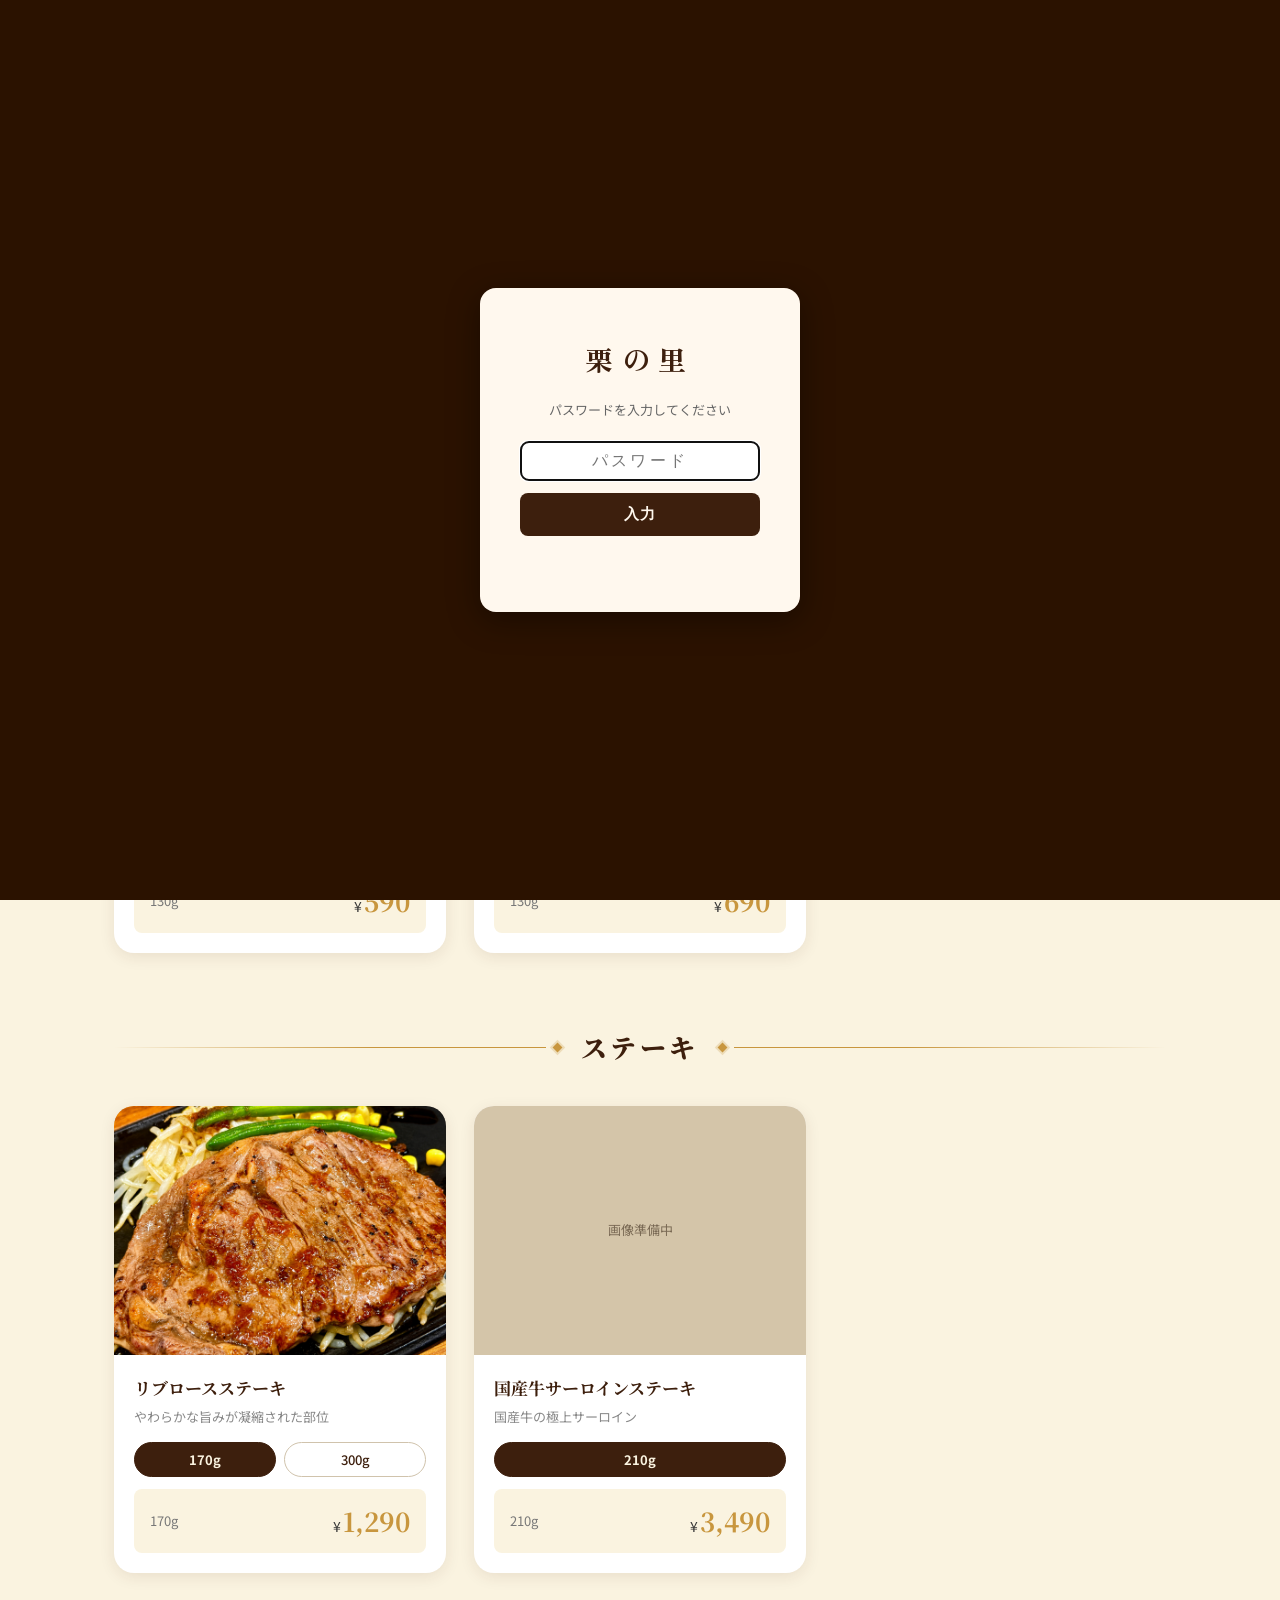
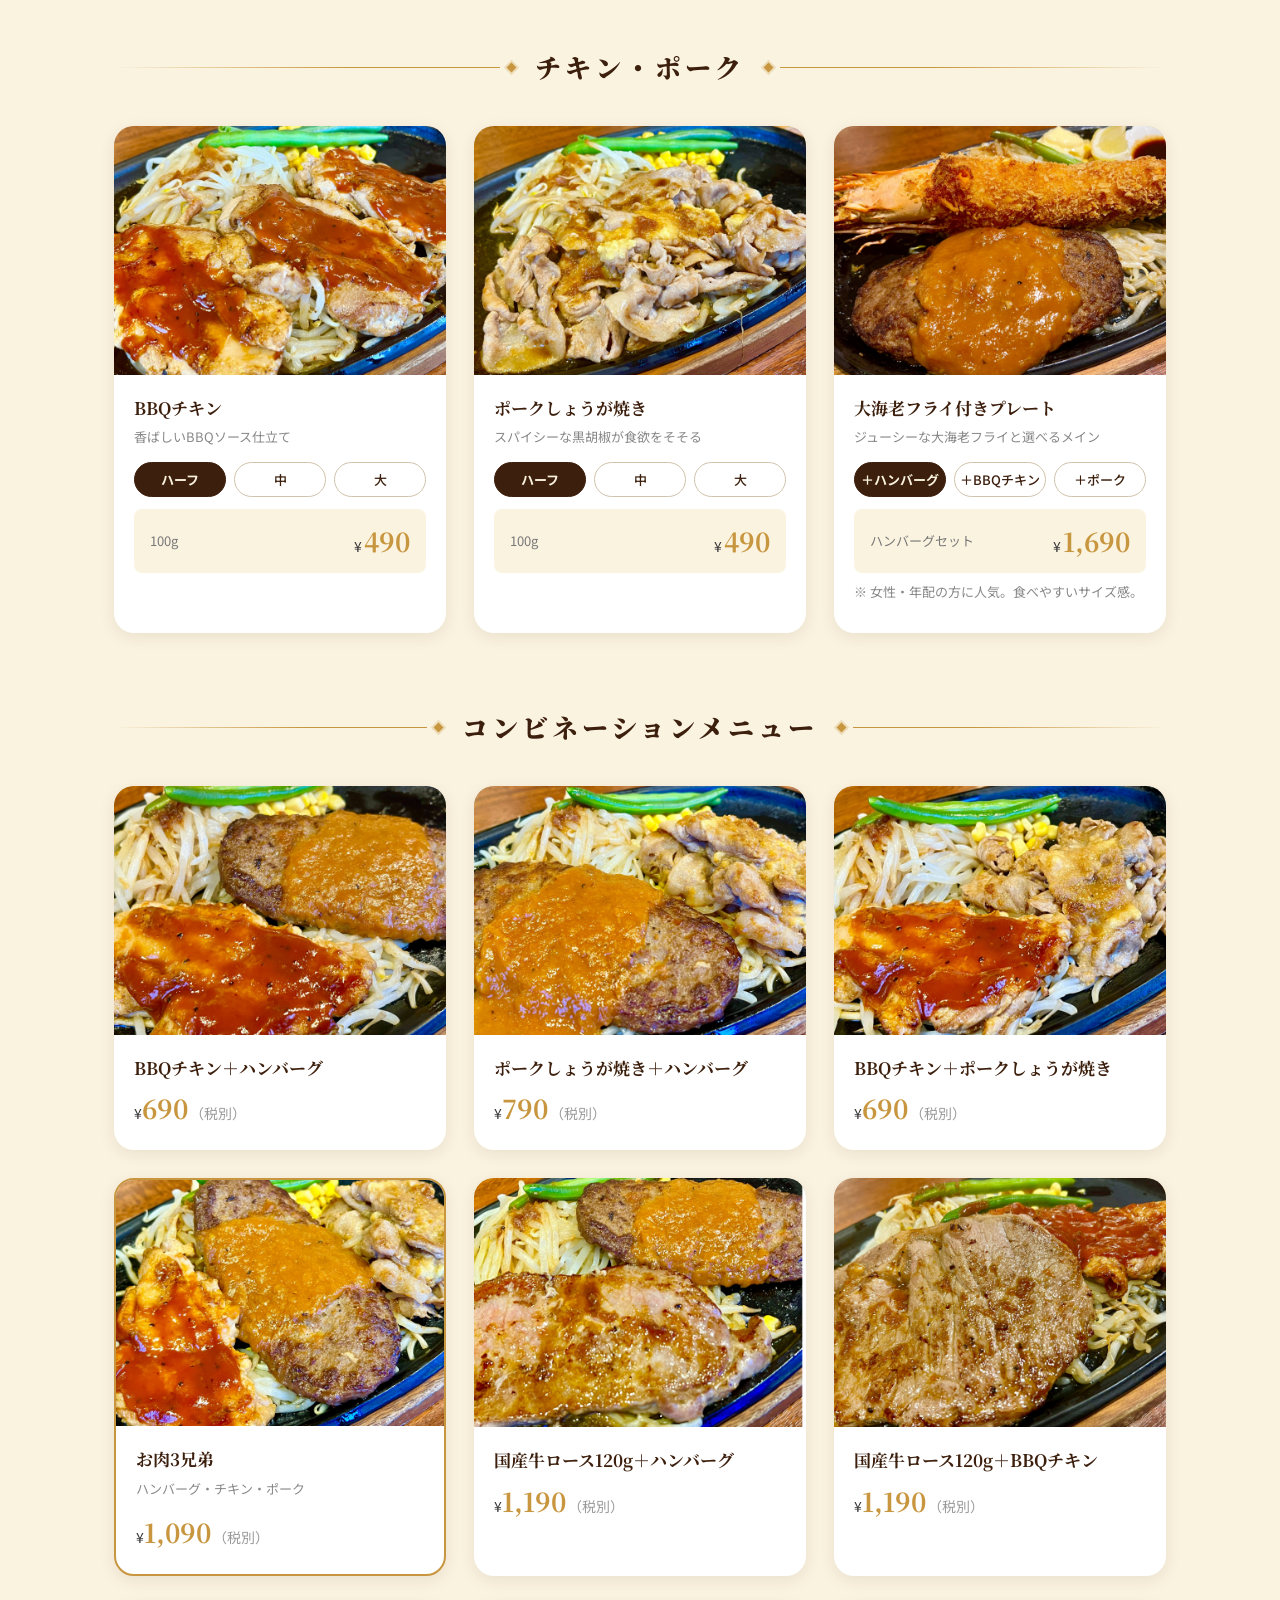
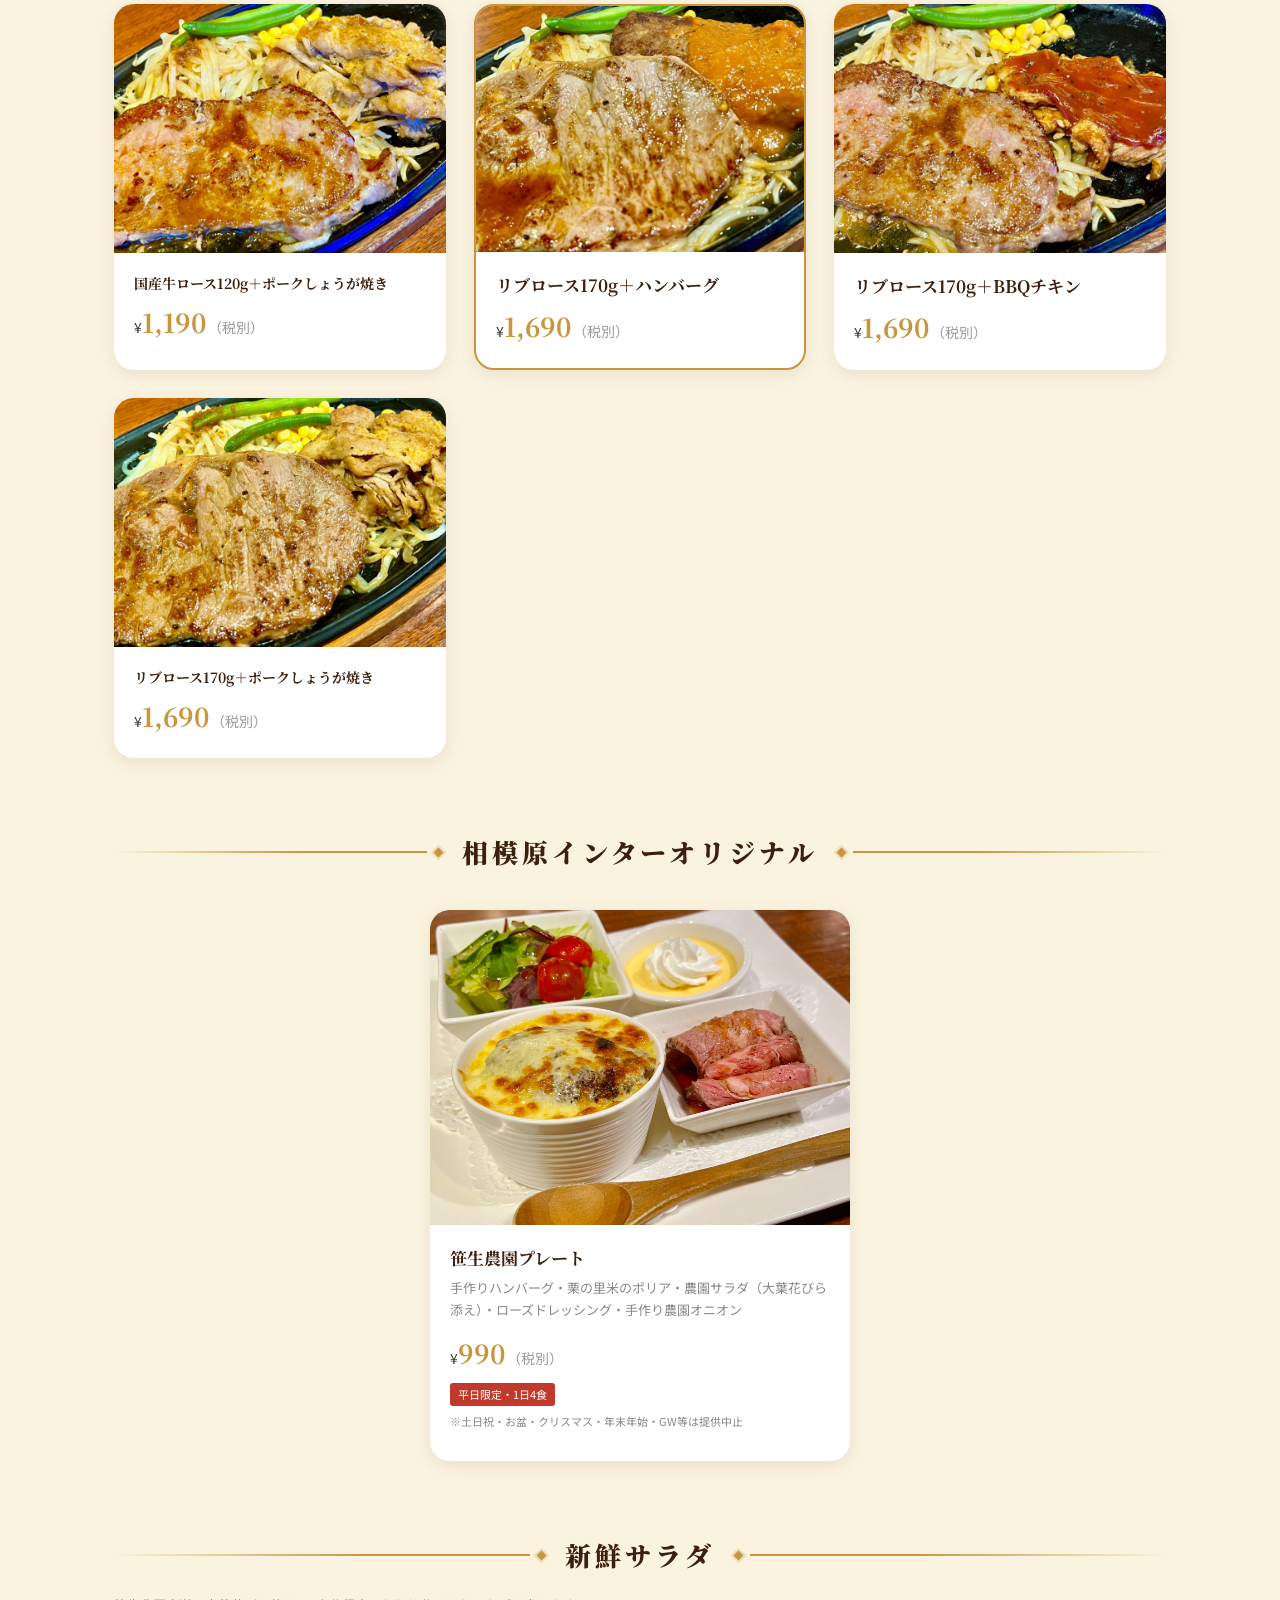
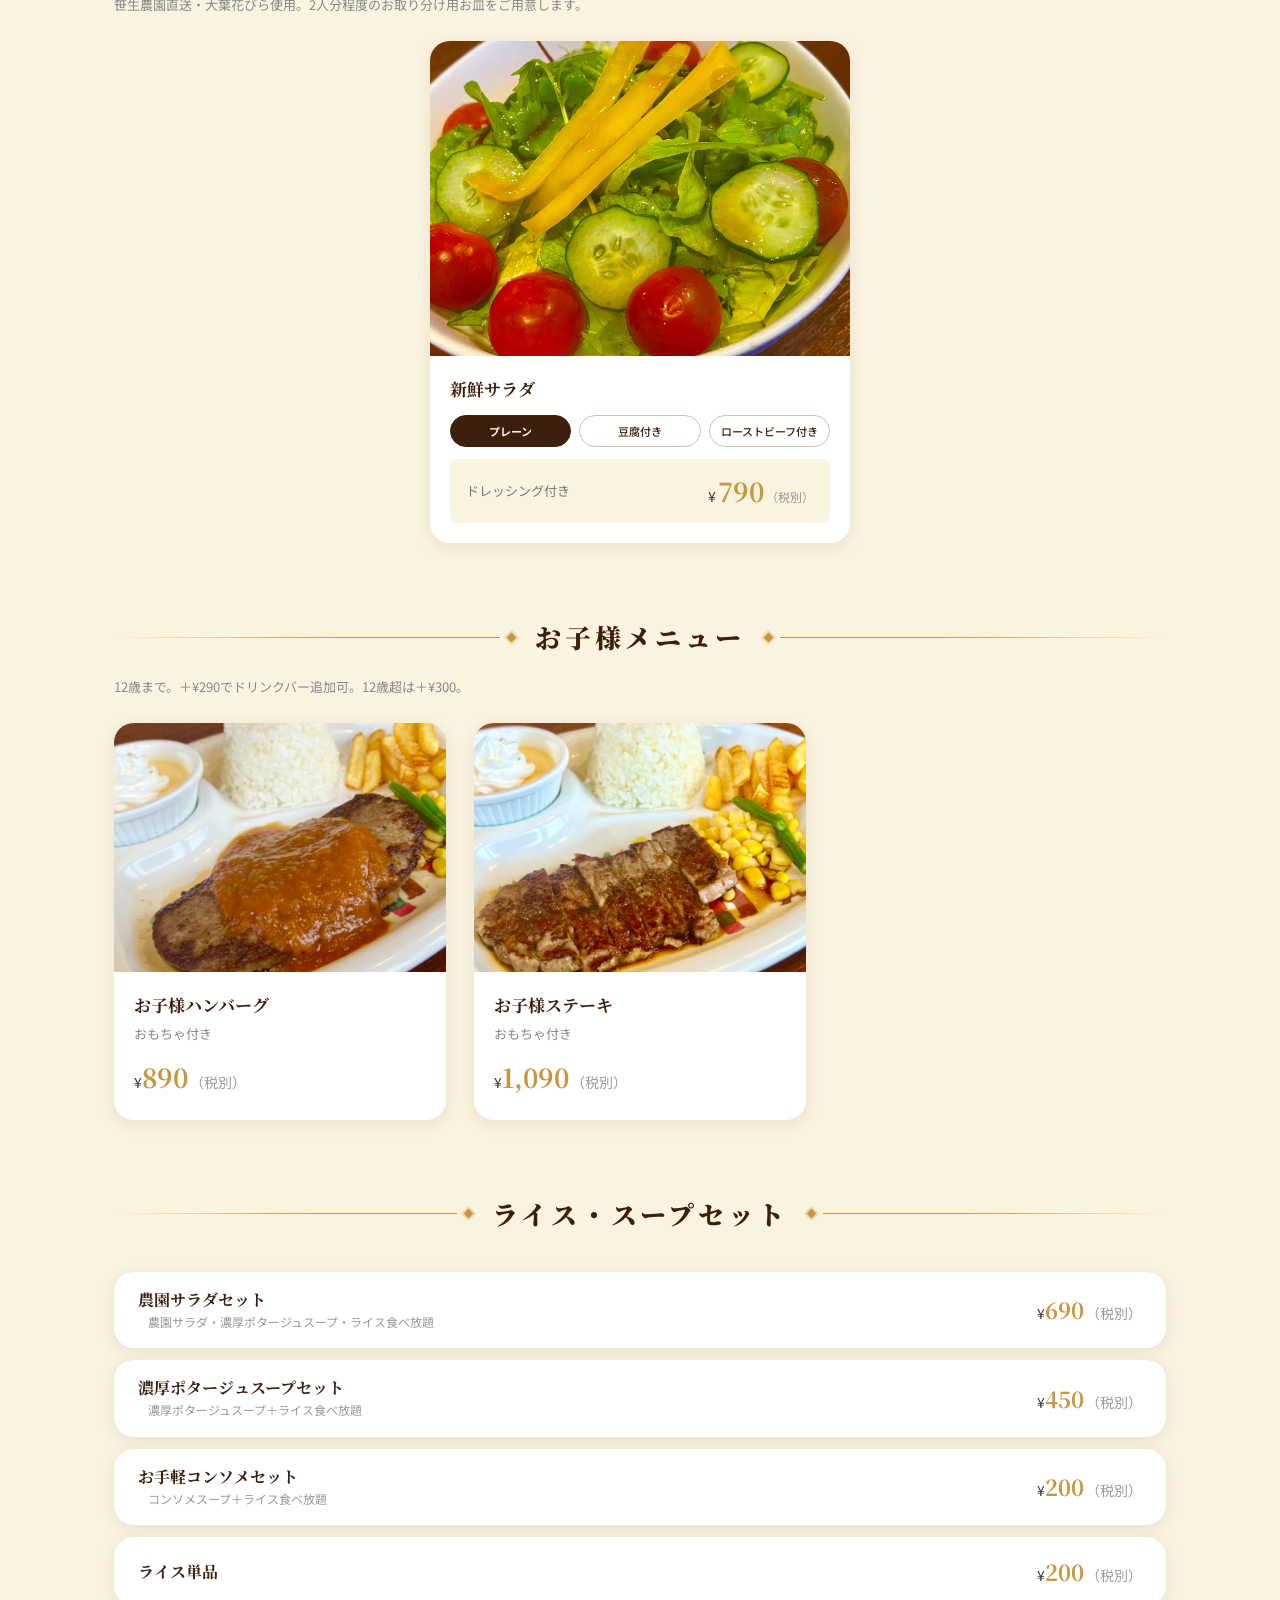
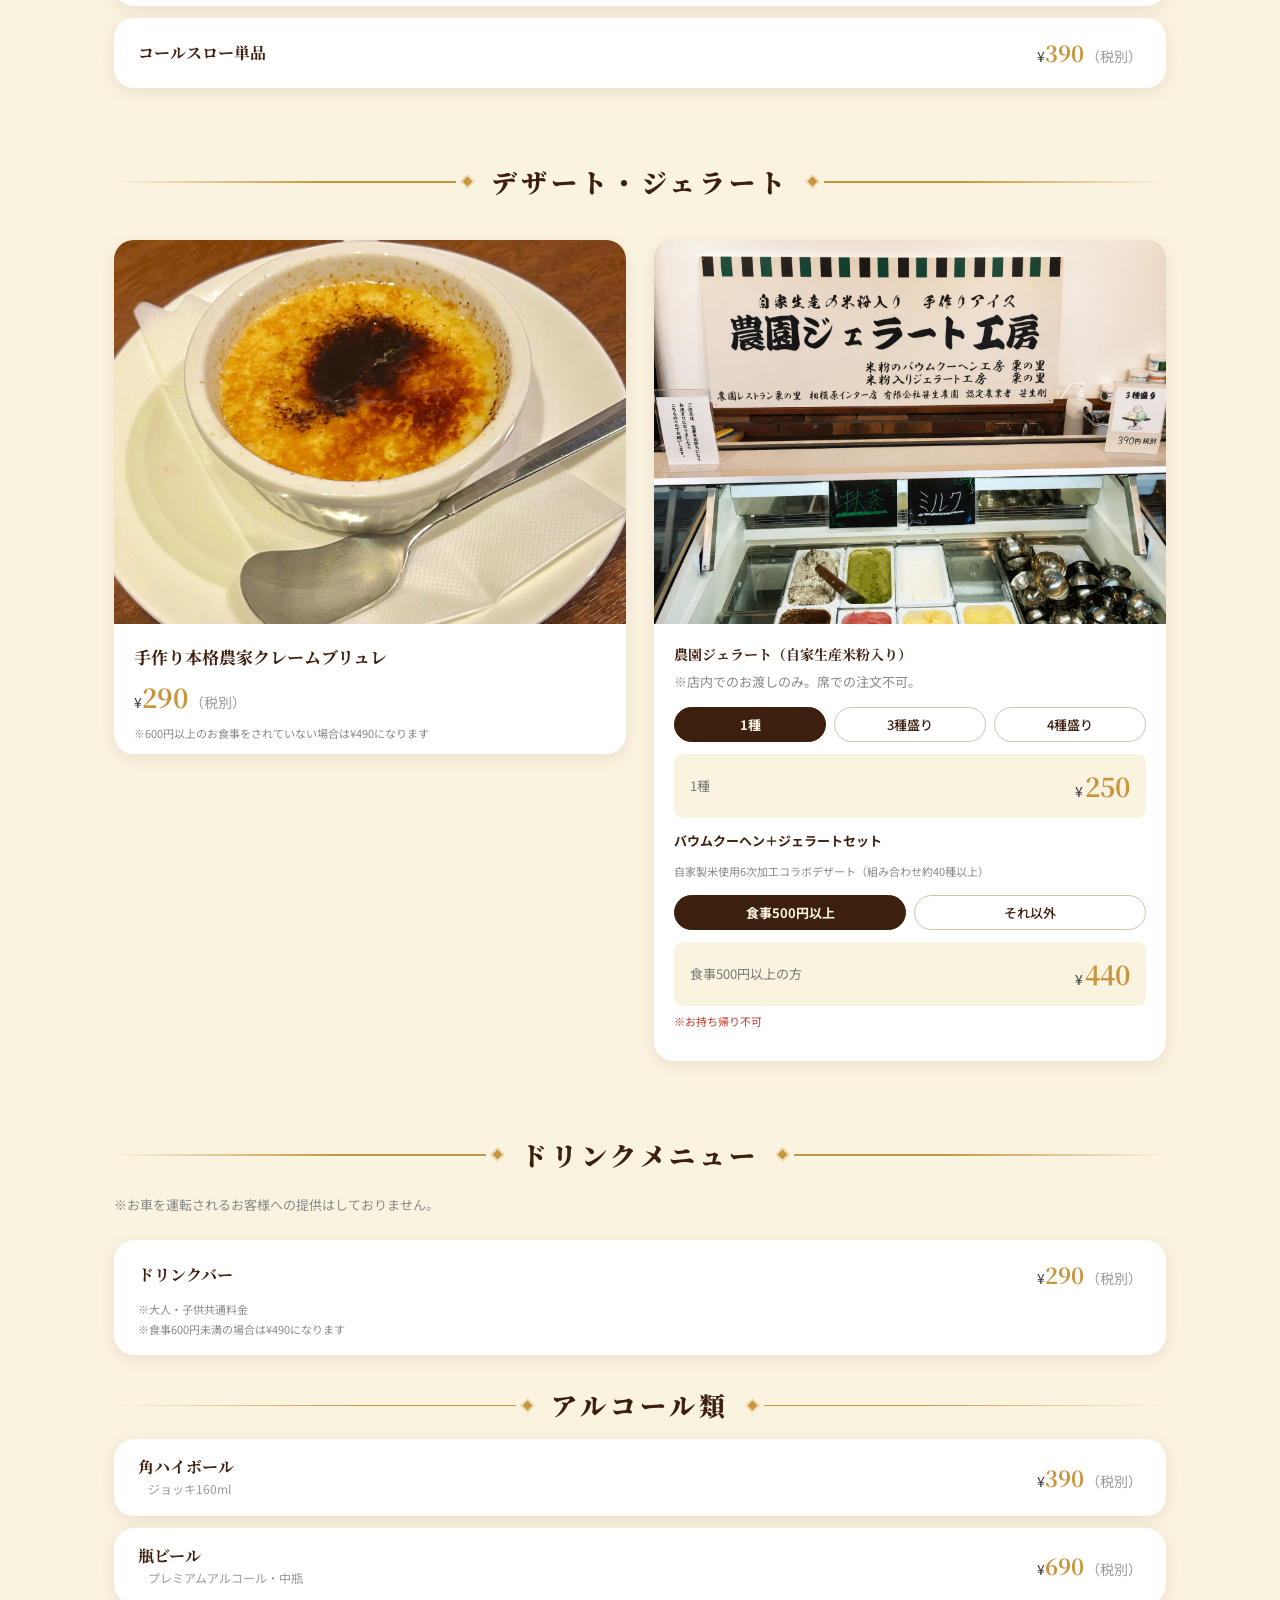
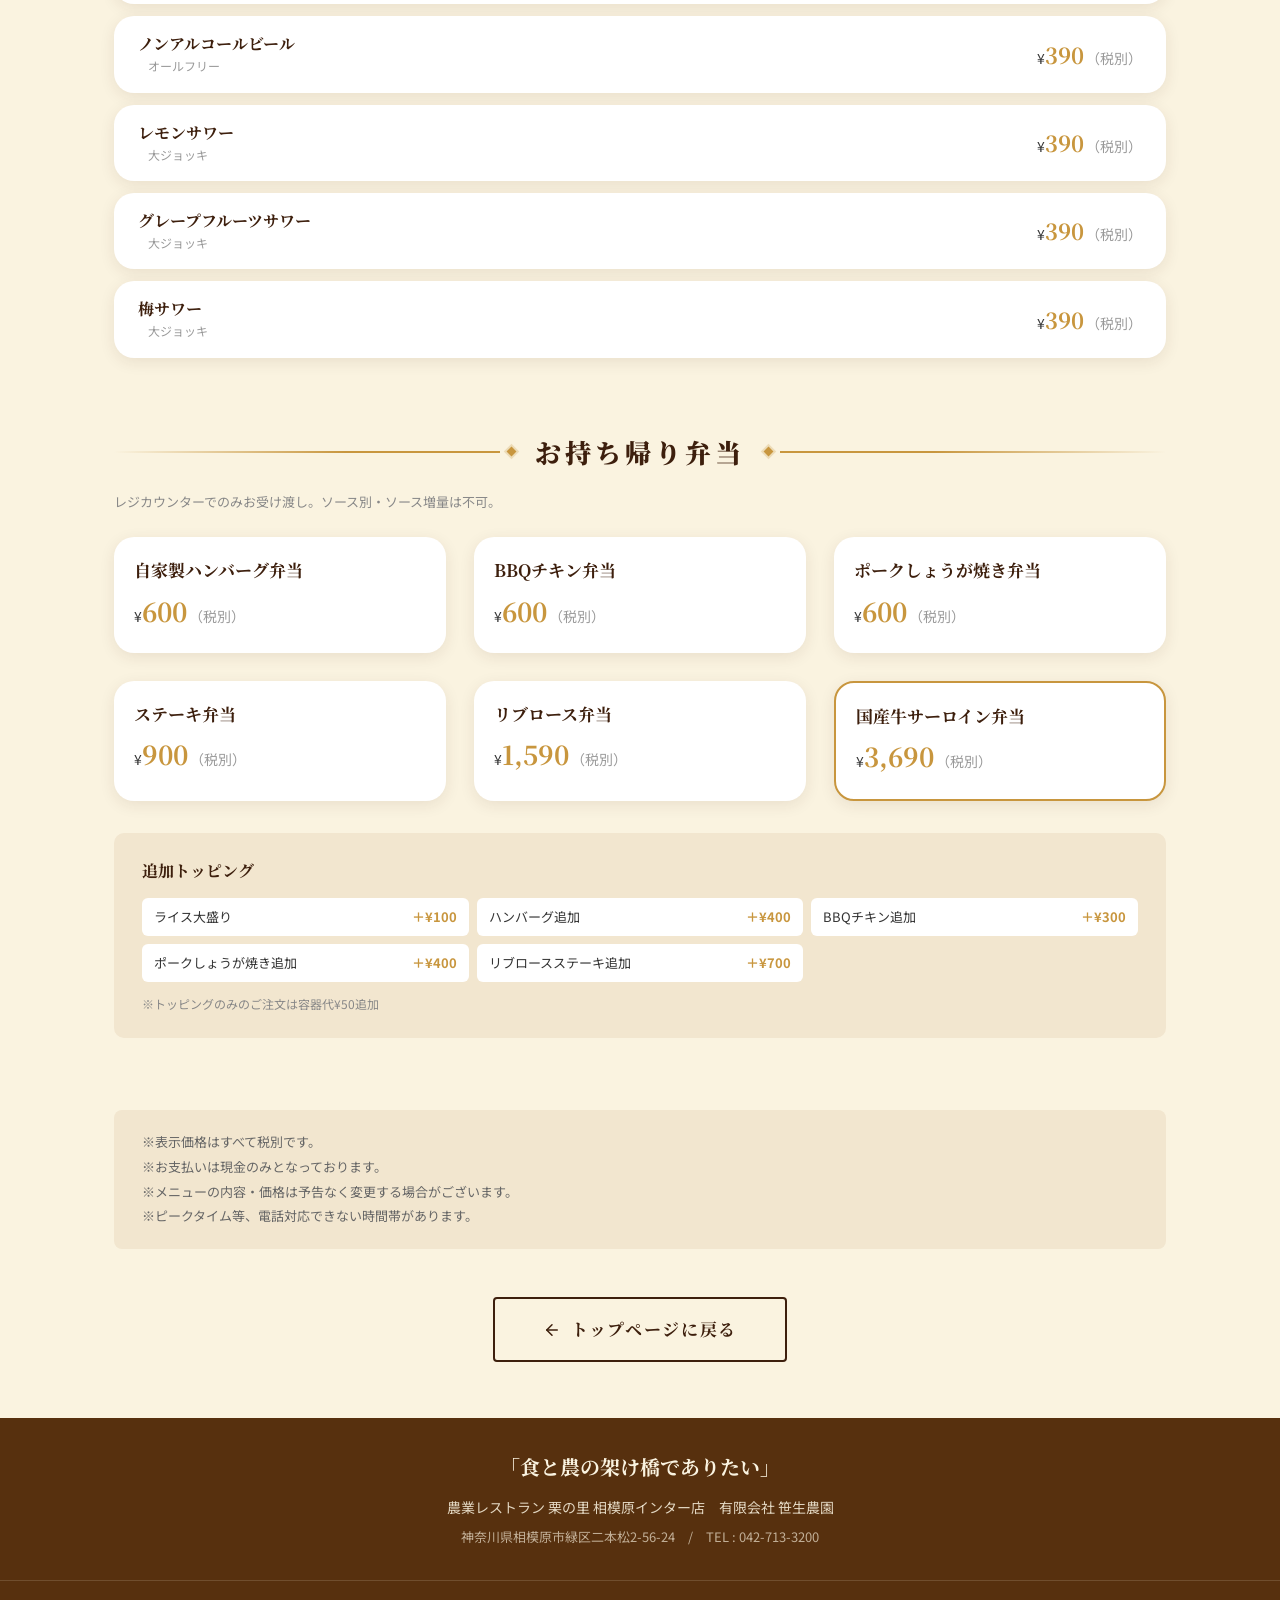
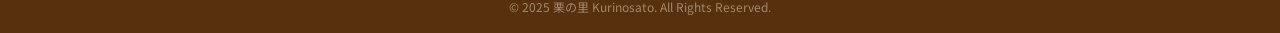
==== commit 4e182660: "パスワード保護を追加" ====
--- a/menu.html
+++ b/menu.html
@@ -3,6 +3,7 @@
 <head>
   <meta charset="UTF-8">
   <meta name="viewport" content="width=device-width, initial-scale=1.0">
+  <script src="js/password-check.js"></script>
   <title>メニュー一覧 | 農業レストラン 栗の里</title>
   <link rel="preconnect" href="https://fonts.googleapis.com">
   <link rel="preconnect" href="https://fonts.gstatic.com" crossorigin>
@@ -346,7 +347,7 @@
         </h2>
         <div class="menu-page-grid menu-page-grid--center">
 
-          <div class="menu-page-card">
+          <div class="menu-page-card menu-page-card--wide">
             <div class="menu-page-img">
               <img src="img/sasao-farm-plate.jpg" alt="笹生農園プレート" onerror="this.style.display='none'">
             </div>
@@ -370,7 +371,7 @@
         <p class="cat-note">笹生農園直送・大葉花びら使用。2人分程度のお取り分け用お皿をご用意します。</p>
         <div class="menu-page-grid menu-page-grid--center">
 
-          <div class="menu-page-card">
+          <div class="menu-page-card menu-page-card--wide">
             <div class="menu-page-img">
               <img src="img/salad-plain.jpg" alt="新鮮サラダ" onerror="this.style.display='none'">
             </div>
--- a/css/menu.css
+++ b/css/menu.css
@@ -684,6 +684,9 @@
   .menu-page-grid--2col {
     grid-template-columns: 1fr;
   }
+  .menu-page-grid--center {
+    grid-template-columns: repeat(2, 1fr);
+  }
 
   /* カード：グリッドスタイル */
   .menu-page-card {
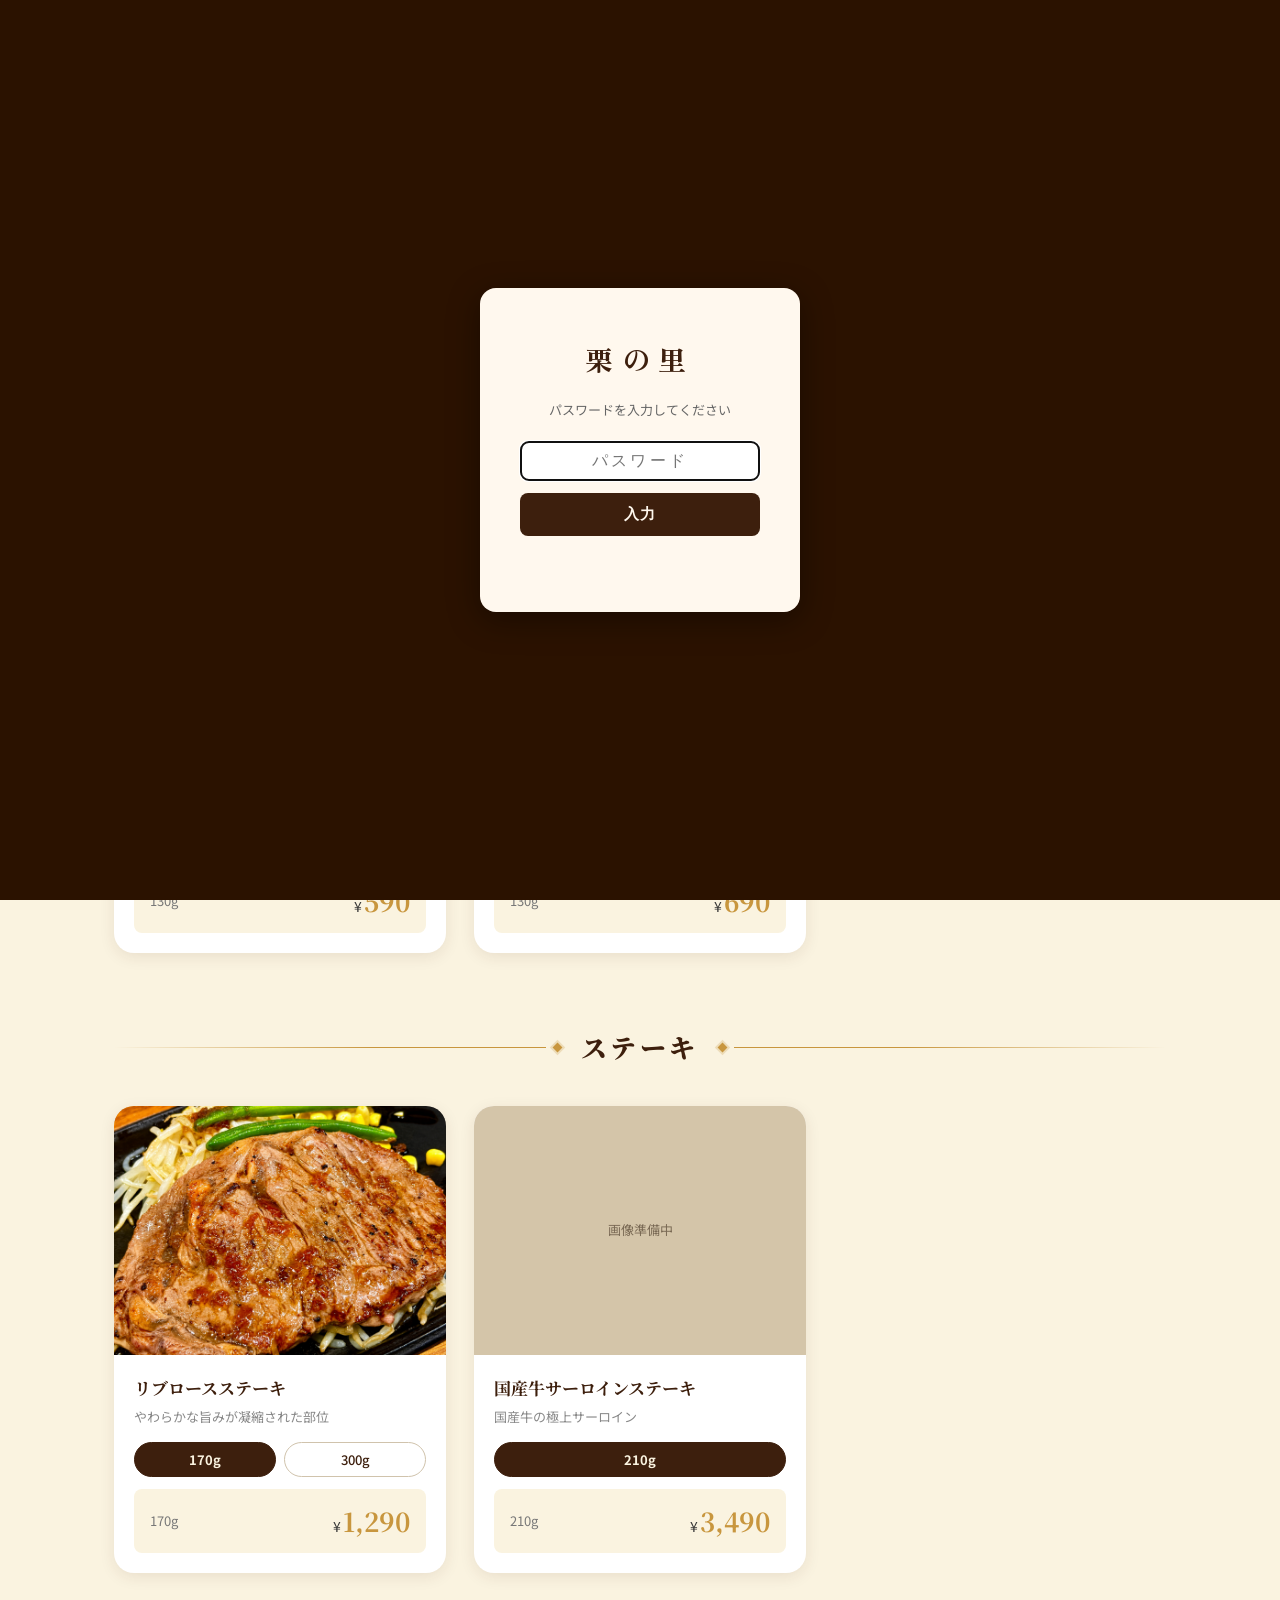
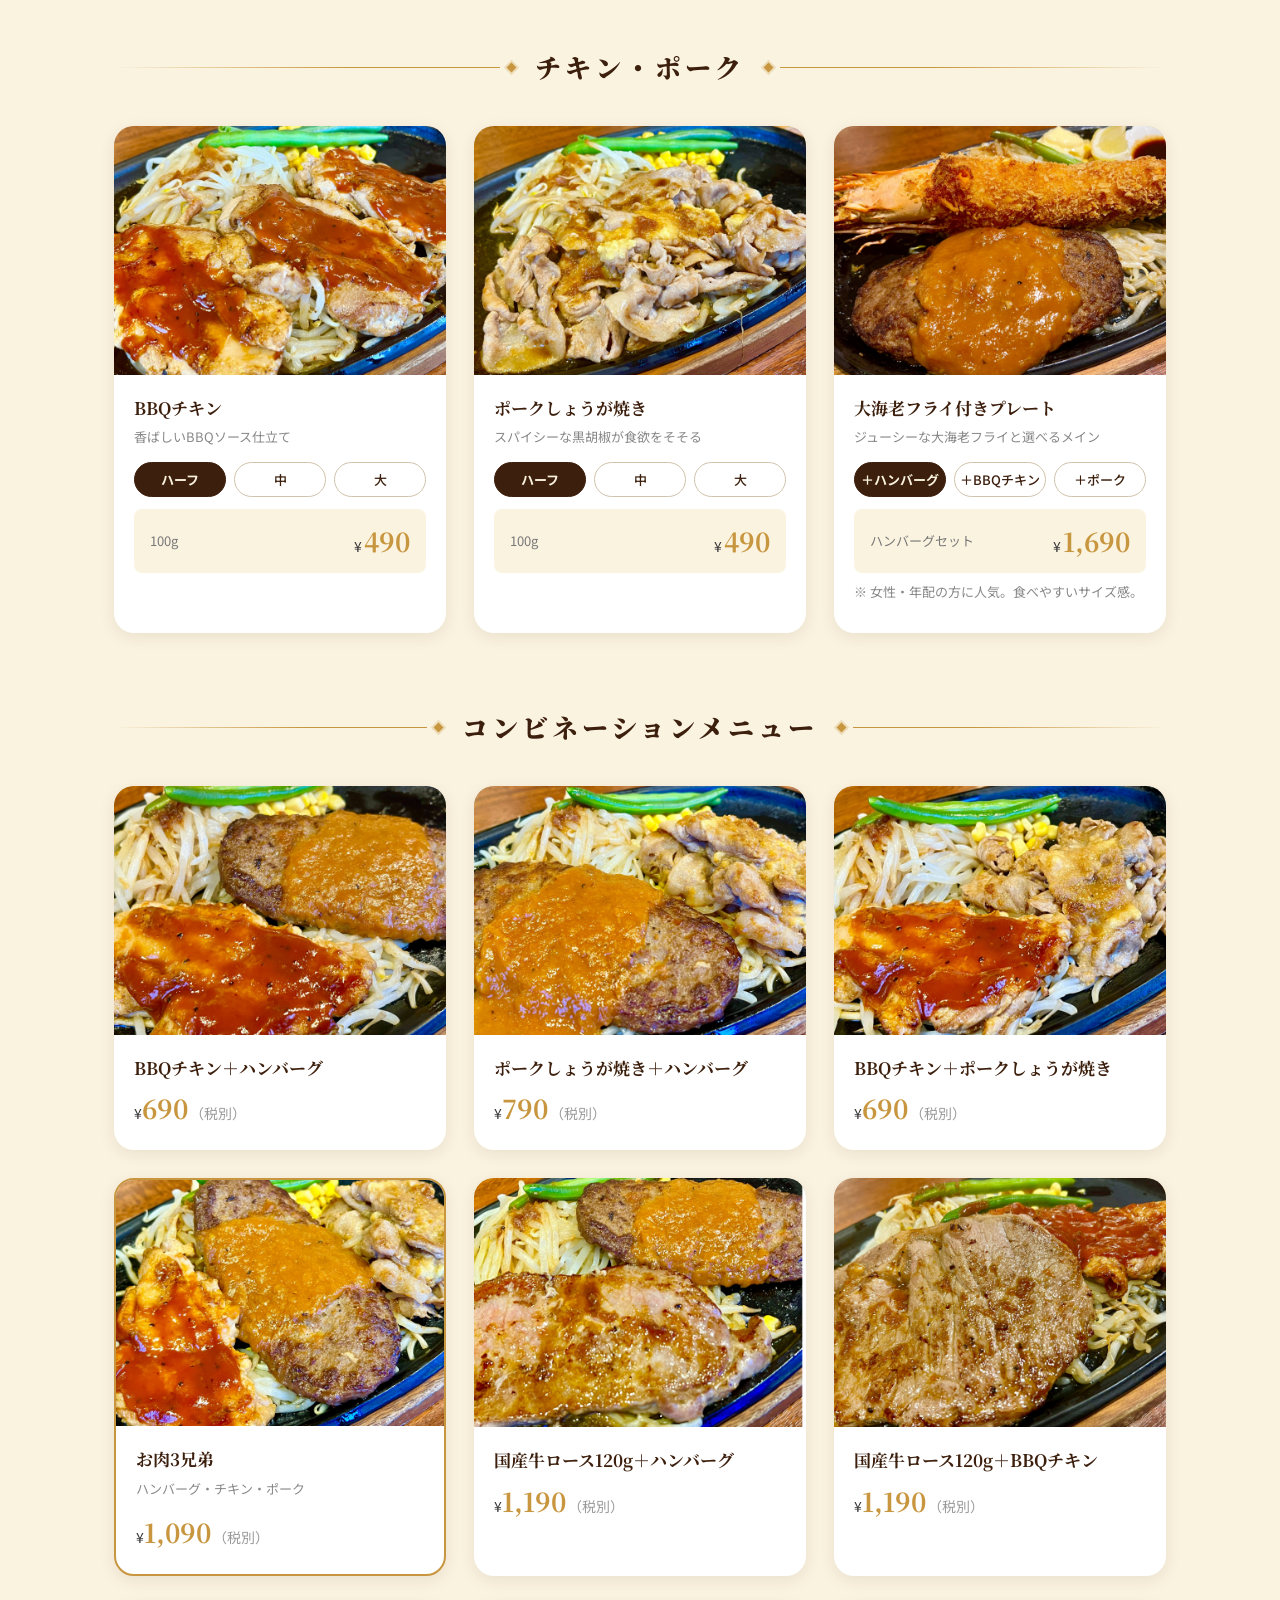
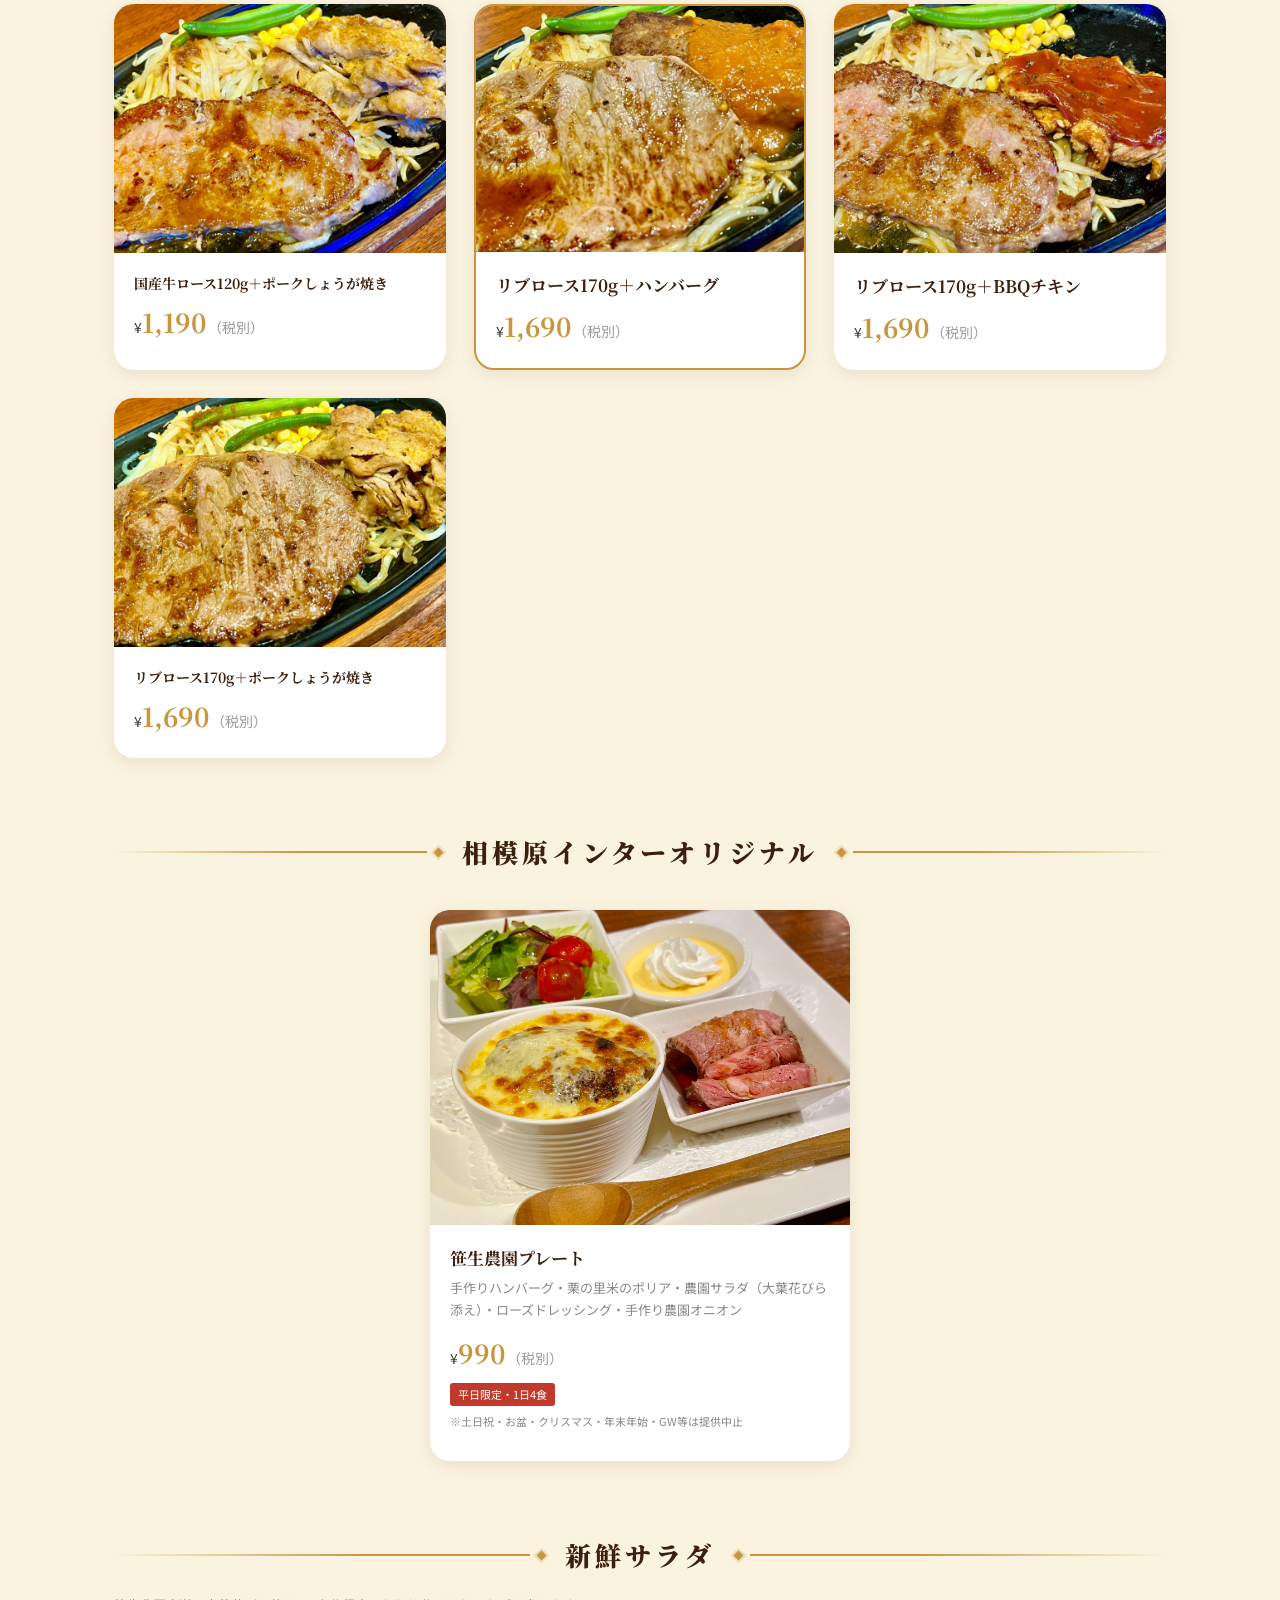
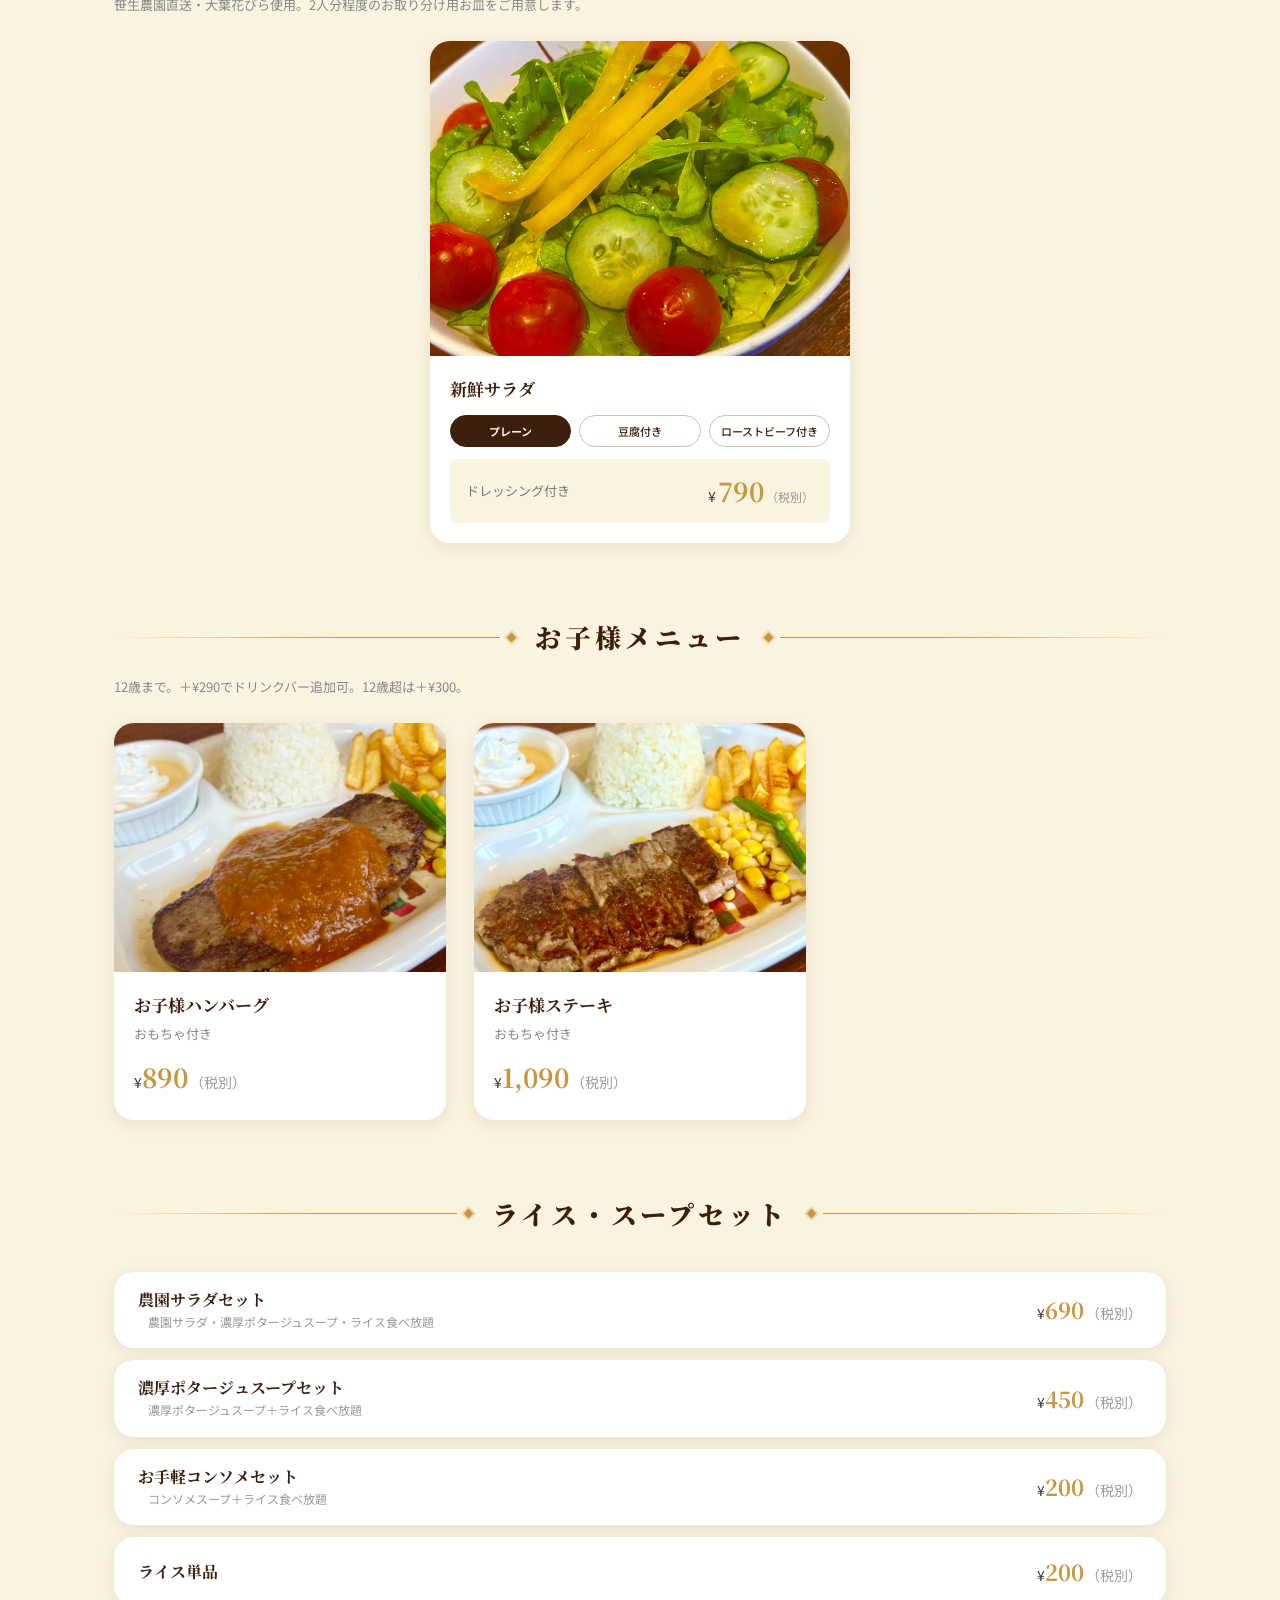
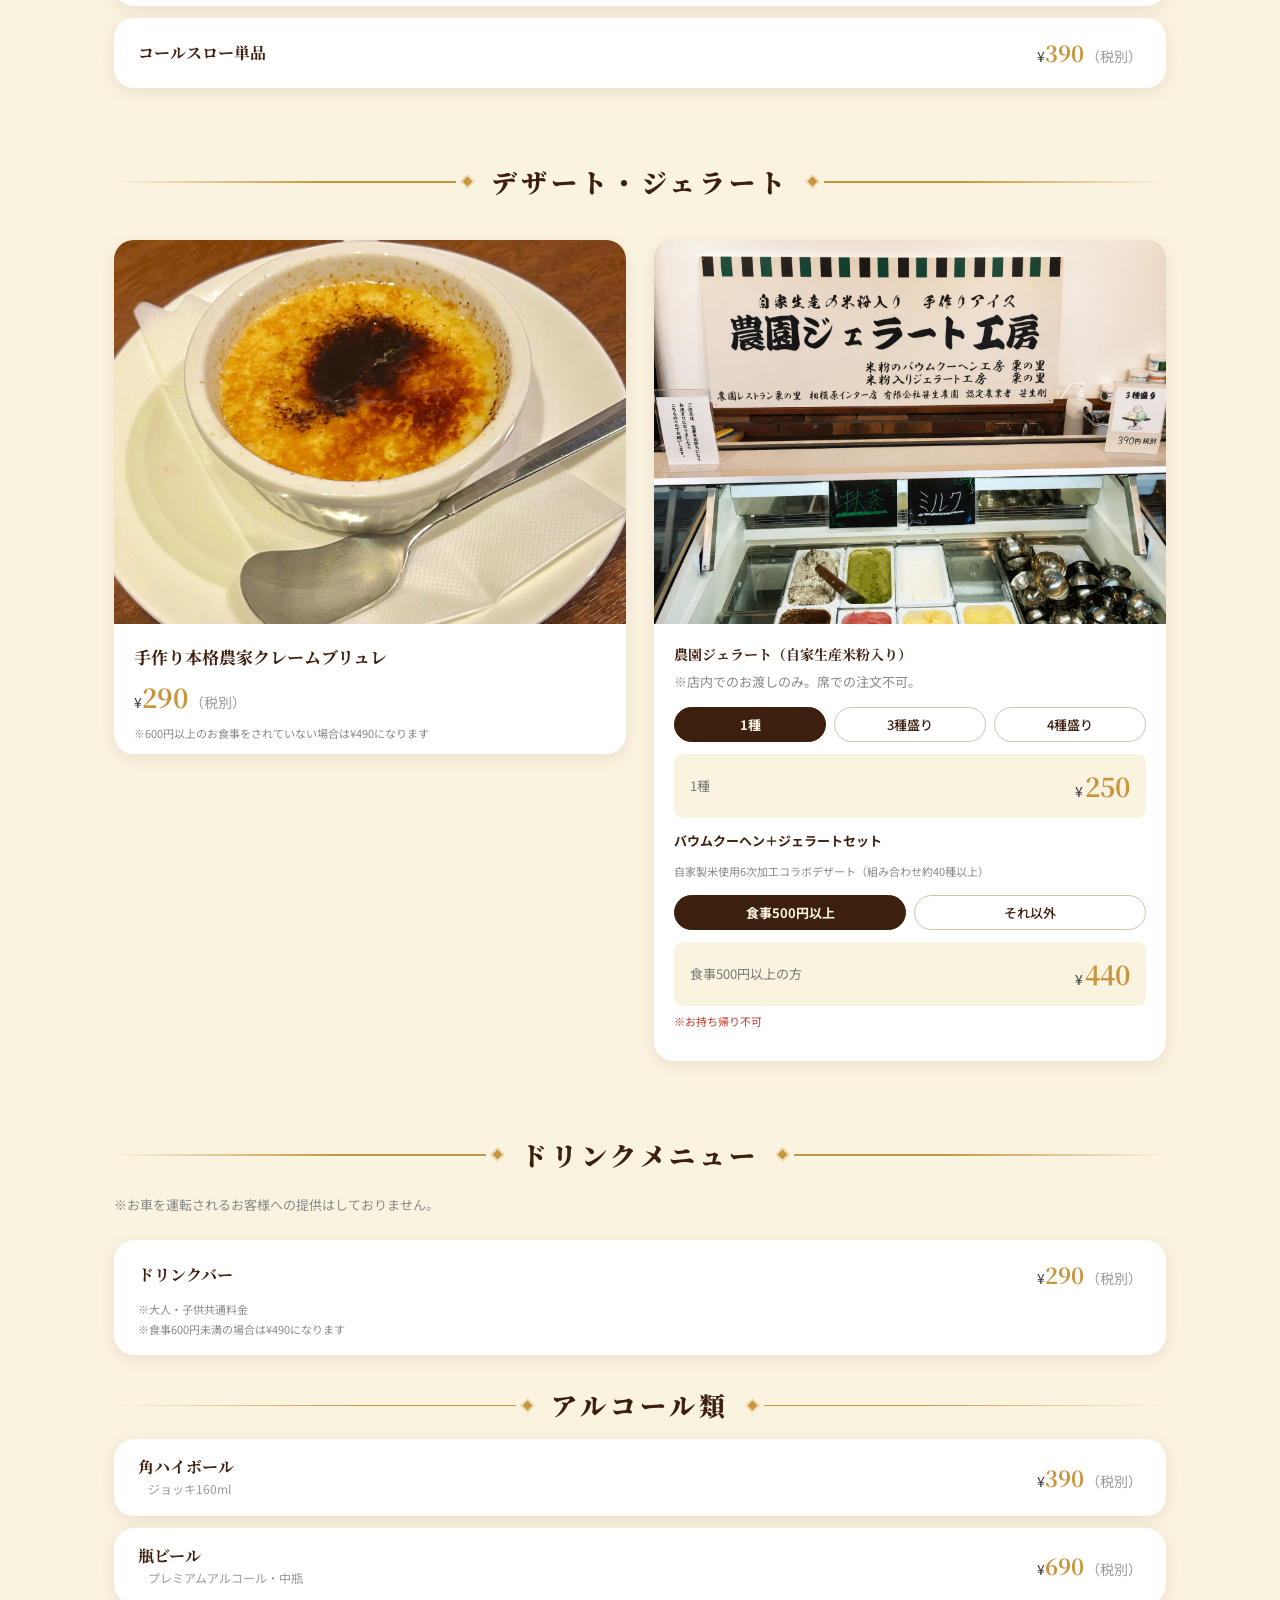
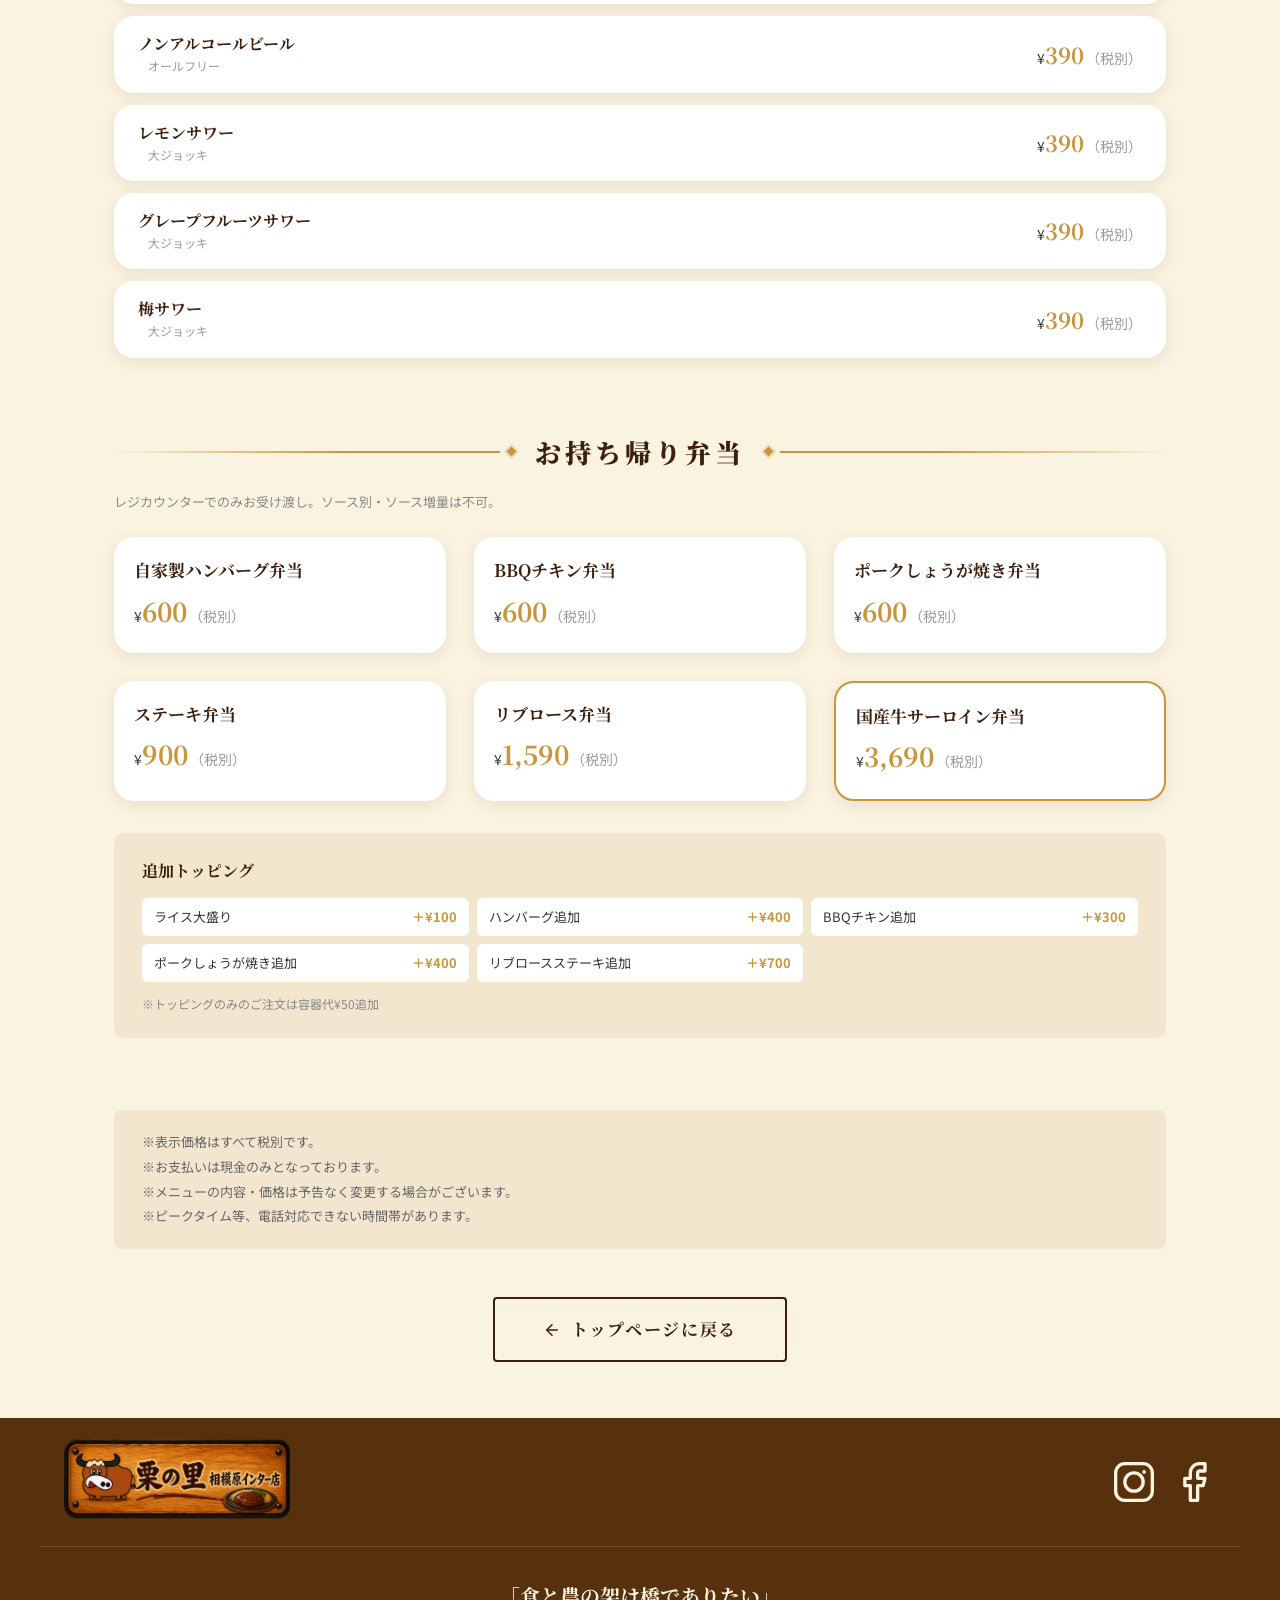
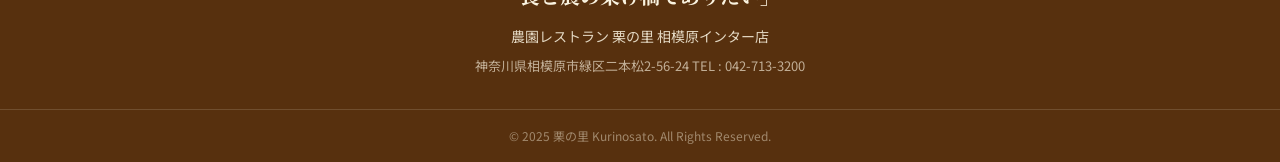
==== commit 9aa065ce: "タイトル・メタ情報・OGP設定・ファビコンパス修正 - ファビコンのパスを /favicon.png → img/favicon.png に修正 - サイトタイトルを「レストラン栗の里 相模原二本松店" ====
--- a/menu.html
+++ b/menu.html
@@ -4,7 +4,16 @@
   <meta charset="UTF-8">
   <meta name="viewport" content="width=device-width, initial-scale=1.0">
   <script src="js/password-check.js"></script>
-  <title>メニュー一覧 | 農業レストラン 栗の里</title>
+  <link rel="icon" type="image/png" href="img/favicon.png">
+  <link rel="shortcut icon" href="img/favicon.png">
+  <title>グランドメニュー | レストラン栗の里 相模原二本松店</title>
+  <meta name="description" content="レストラン栗の里 相模原二本松店のグランドメニュー一覧。ランチ・ディナーのメニューをご覧いただけます。">
+  <meta property="og:title" content="グランドメニュー | レストラン栗の里 相模原二本松店">
+  <meta property="og:description" content="レストラン栗の里 相模原二本松店のグランドメニュー一覧。ランチ・ディナーのメニューをご覧いただけます。">
+  <meta property="og:image" content="https://example.com/img/hero.jpg">
+  <meta property="og:url" content="https://example.com/menu.html">
+  <meta property="og:type" content="website">
+  <meta name="twitter:card" content="summary_large_image">
   <link rel="preconnect" href="https://fonts.googleapis.com">
   <link rel="preconnect" href="https://fonts.gstatic.com" crossorigin>
   <link href="https://fonts.googleapis.com/css2?family=Noto+Serif+JP:wght@700;900&family=Noto+Sans+JP:wght@400;500&family=Zen+Old+Mincho:wght@700;900&family=Cormorant+Garamond:ital,wght@0,600;1,400&display=swap" rel="stylesheet">
@@ -713,14 +722,45 @@
   </main>
 
   <footer class="footer">
+
+    <!-- 上段 -->
+    <div class="footer-top">
+      <div class="footer-left">
+        <img src="img/logo.png" alt="栗の里ロゴ" class="footer-logo" onerror="this.style.display='none'">
+      </div>
+      <div class="footer-right">
+        <div class="footer-sns-links">
+          <a href="#" class="sns-link" aria-label="Instagram">
+            <svg width="32" height="32" viewBox="0 0 24 24" fill="none" stroke="currentColor" stroke-width="1.8">
+              <rect x="2" y="2" width="20" height="20" rx="5"/>
+              <circle cx="12" cy="12" r="5"/>
+              <circle cx="17.5" cy="6.5" r="1" fill="currentColor" stroke="none"/>
+            </svg>
+          </a>
+          <a href="https://www.facebook.com/profile.php?id=100002938203419&ref=embed_page" class="sns-link" aria-label="Facebook" target="_blank" rel="noopener">
+            <svg width="32" height="32" viewBox="0 0 24 24" fill="none" stroke="currentColor" stroke-width="1.8" stroke-linecap="round" stroke-linejoin="round">
+              <path d="M18 2H15C13.67 2 12.4 2.53 11.46 3.46 10.53 4.4 10 5.67 10 7v3H7v4h3v8h4v-8h3l1-4h-4V7c0-.27.1-.52.29-.71.18-.18.44-.29.71-.29H18V2z"/>
+            </svg>
+          </a>
+        </div>
+      </div>
+    </div>
+
+    <!-- 中段 -->
     <div class="footer-middle">
       <p class="footer-catchphrase">「食と農の架け橋でありたい」</p>
-      <p class="footer-name">農業レストラン 栗の里 相模原インター店　有限会社 笹生農園</p>
-      <p class="footer-address">神奈川県相模原市緑区二本松2-56-24　/　TEL : 042-713-3200</p>
+      <p class="footer-name">農園レストラン 栗の里 相模原インター店</p>
+      <p class="footer-address">
+        <span class="footer-addr-line">神奈川県相模原市緑区二本松2-56-24</span>
+        <span class="footer-addr-line">TEL : 042-713-3200</span>
+      </p>
     </div>
+
+    <!-- 下段 -->
     <div class="footer-bottom">
       <p>© 2025 栗の里 Kurinosato. All Rights Reserved.</p>
     </div>
+
   </footer>
 
   <script>
--- a/css/style.css
+++ b/css/style.css
@@ -880,8 +880,7 @@
   display: flex;
   align-items: center;
   gap: 12px;
-  margin-bottom: 12px;
-  padding-bottom: 12px;
+  padding: 16px 20px 12px;
   border-bottom: 1px solid var(--light-brown);
 }
 
@@ -904,12 +903,15 @@
 }
 
 .menu-name {
-  font-family: 'Zen Old Mincho', var(--font-serif);
-  font-size: 18px;
+  font-family: 'Shippori Mincho', 'Zen Old Mincho', var(--font-serif);
+  font-size: 19px;
   font-weight: 900;
   line-height: 1.5;
   color: var(--dark-brown);
-  letter-spacing: 0.04em;
+  letter-spacing: 0.08em;
+  text-decoration: underline;
+  text-underline-offset: 5px;
+  text-decoration-color: var(--gold);
 }
 
 .menu-price {
@@ -1177,6 +1179,7 @@
   align-items: start;
 }
 
+
 .gelato-img-wrap {
   position: relative;
   aspect-ratio: 4 / 3;
@@ -2101,8 +2104,12 @@
   }
 
   /* こだわり：全幅レイアウト スマホ対応 */
+  .kodawari-section {
+    padding-top: 24px;
+  }
+
   .kodawari-section .container {
-    padding: 36px 14px 24px;
+    padding: 16px 0 24px;
   }
 
   .kodawari-list {
@@ -2137,10 +2144,10 @@
     height: 20px;
   }
 
-  /* 画像を左右余白の外まで広げて画面幅いっぱいに */
+  /* こだわり画像：他セクションと余白を統一 */
   .kodawari-item-img {
-    margin-left: -14px;
-    margin-right: -14px;
+    margin-left: 10px;
+    margin-right: 10px;
     border-radius: 12px;
   }
 
@@ -2155,6 +2162,21 @@
 
   .card-title {
     font-size: 20px;
+  }
+
+  /* スマホ：全画像に左右余白・角丸 */
+  .menu-img-wrap,
+  .gelato-img-wrap,
+  .takeout-img-wrap {
+    margin-left: 10px;
+    margin-right: 10px;
+    border-radius: 12px;
+  }
+
+  .veg-photo-wrap {
+    margin-left: 10px;
+    margin-right: 10px;
+    width: calc(100% - 20px);
   }
 
   /* 画像を縦幅少なめに */
@@ -2255,7 +2277,6 @@
   }
 
   /* テキストエリアに左右余白を戻す */
-  .gelato-info,
   .bento-topping-box,
   .bento-more-wrap,
   .gelato-section .section-title,
@@ -2264,6 +2285,83 @@
     padding-right: 20px;
   }
 
+  /* ジェラート・バウム・弁当：タイトルを画像の上、リストを画像の下に表示 */
+  .gelato-inner .gelato-info,
+  .baum-inner .gelato-info,
+  .bento-inner .gelato-info {
+    display: contents;
+  }
+
+  .gelato-inner .takeout-head,
+  .baum-inner .takeout-head {
+    order: 1;
+    padding: 0 20px 0;
+    border-bottom: none;
+    margin-bottom: 0;
+  }
+
+  .gelato-inner .takeout-title,
+  .baum-inner .takeout-title {
+    display: inline-block;
+    position: relative;
+    margin-bottom: 12px;
+  }
+
+  .gelato-inner .takeout-title::after,
+  .baum-inner .takeout-title::after {
+    content: '';
+    display: block;
+    width: 100%;
+    height: 2px;
+    background: linear-gradient(to right, var(--gold), rgba(200, 150, 62, 0.3));
+    margin-top: 6px;
+  }
+
+  .gelato-inner .gelato-img-wrap,
+  .baum-inner .gelato-img-wrap,
+  .bento-inner .gelato-img-wrap {
+    order: 2;
+    margin-top: -8px;
+    margin-bottom: 0;
+  }
+
+  .gelato-inner .takeout-list,
+  .baum-inner .takeout-list {
+    padding-top: 16px;
+  }
+
+  .bento-inner .bento-menu-heading {
+    order: 1;
+    padding: 0 20px 0;
+    display: block;
+    position: relative;
+    margin-bottom: 12px;
+    text-align: left;
+  }
+
+  .bento-inner .bento-menu-heading::after {
+    content: '';
+    display: block;
+    width: 100%;
+    height: 2px;
+    background: linear-gradient(to right, var(--gold), rgba(200, 150, 62, 0.3));
+    margin-top: 2px;
+  }
+
+  .bento-inner .bento-menu-list,
+  .bento-inner .bento-tax-note {
+    order: 3;
+    padding: 0 20px;
+  }
+
+  .gelato-inner .takeout-list,
+  .gelato-inner .notice-red,
+  .baum-inner .takeout-list,
+  .baum-inner .card-text {
+    order: 3;
+    padding: 0 20px;
+  }
+
   /* 画像：フル幅・角丸あり */
   .gelato-img-wrap {
     border-radius: 12px;
@@ -2277,6 +2375,7 @@
     grid-template-columns: 1fr;
     gap: 20px;
   }
+
 
   /* お持ち帰り弁当：画像と見出しの間をやや広く */
   .bento-inner {
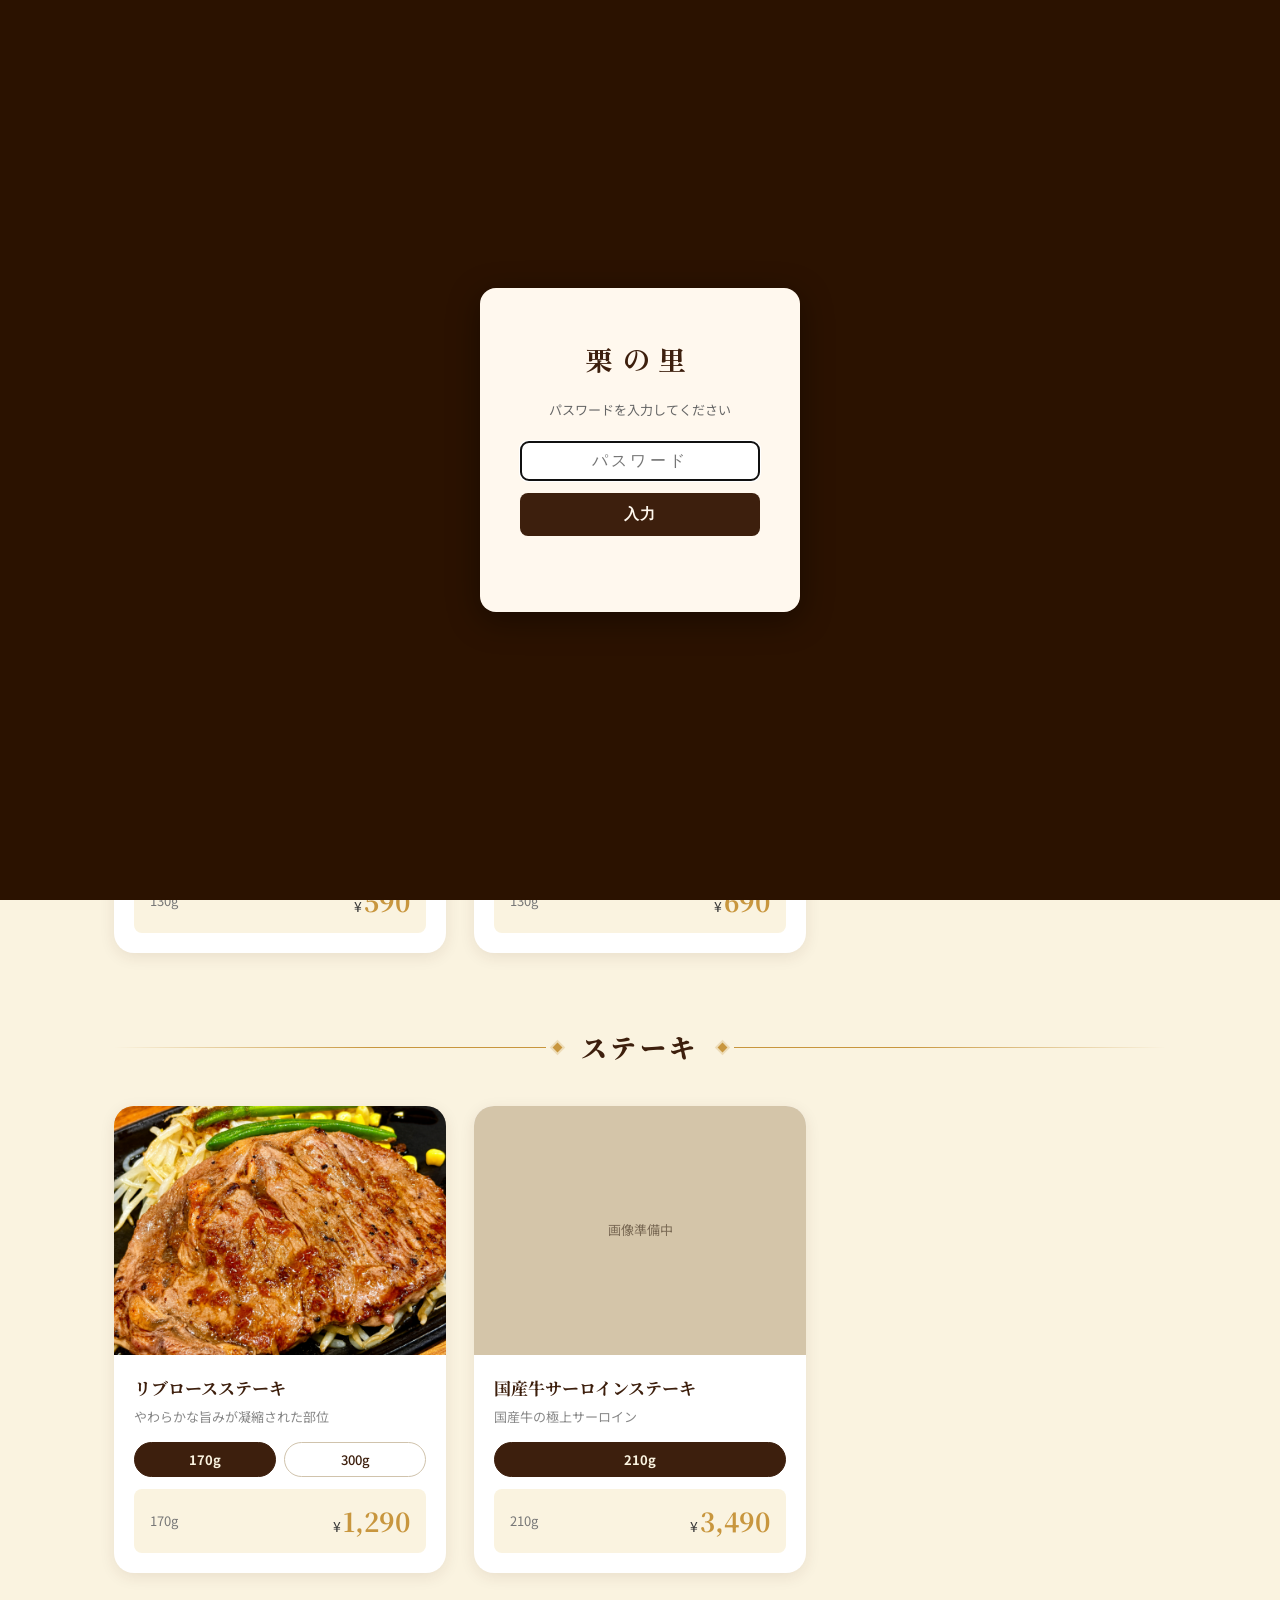
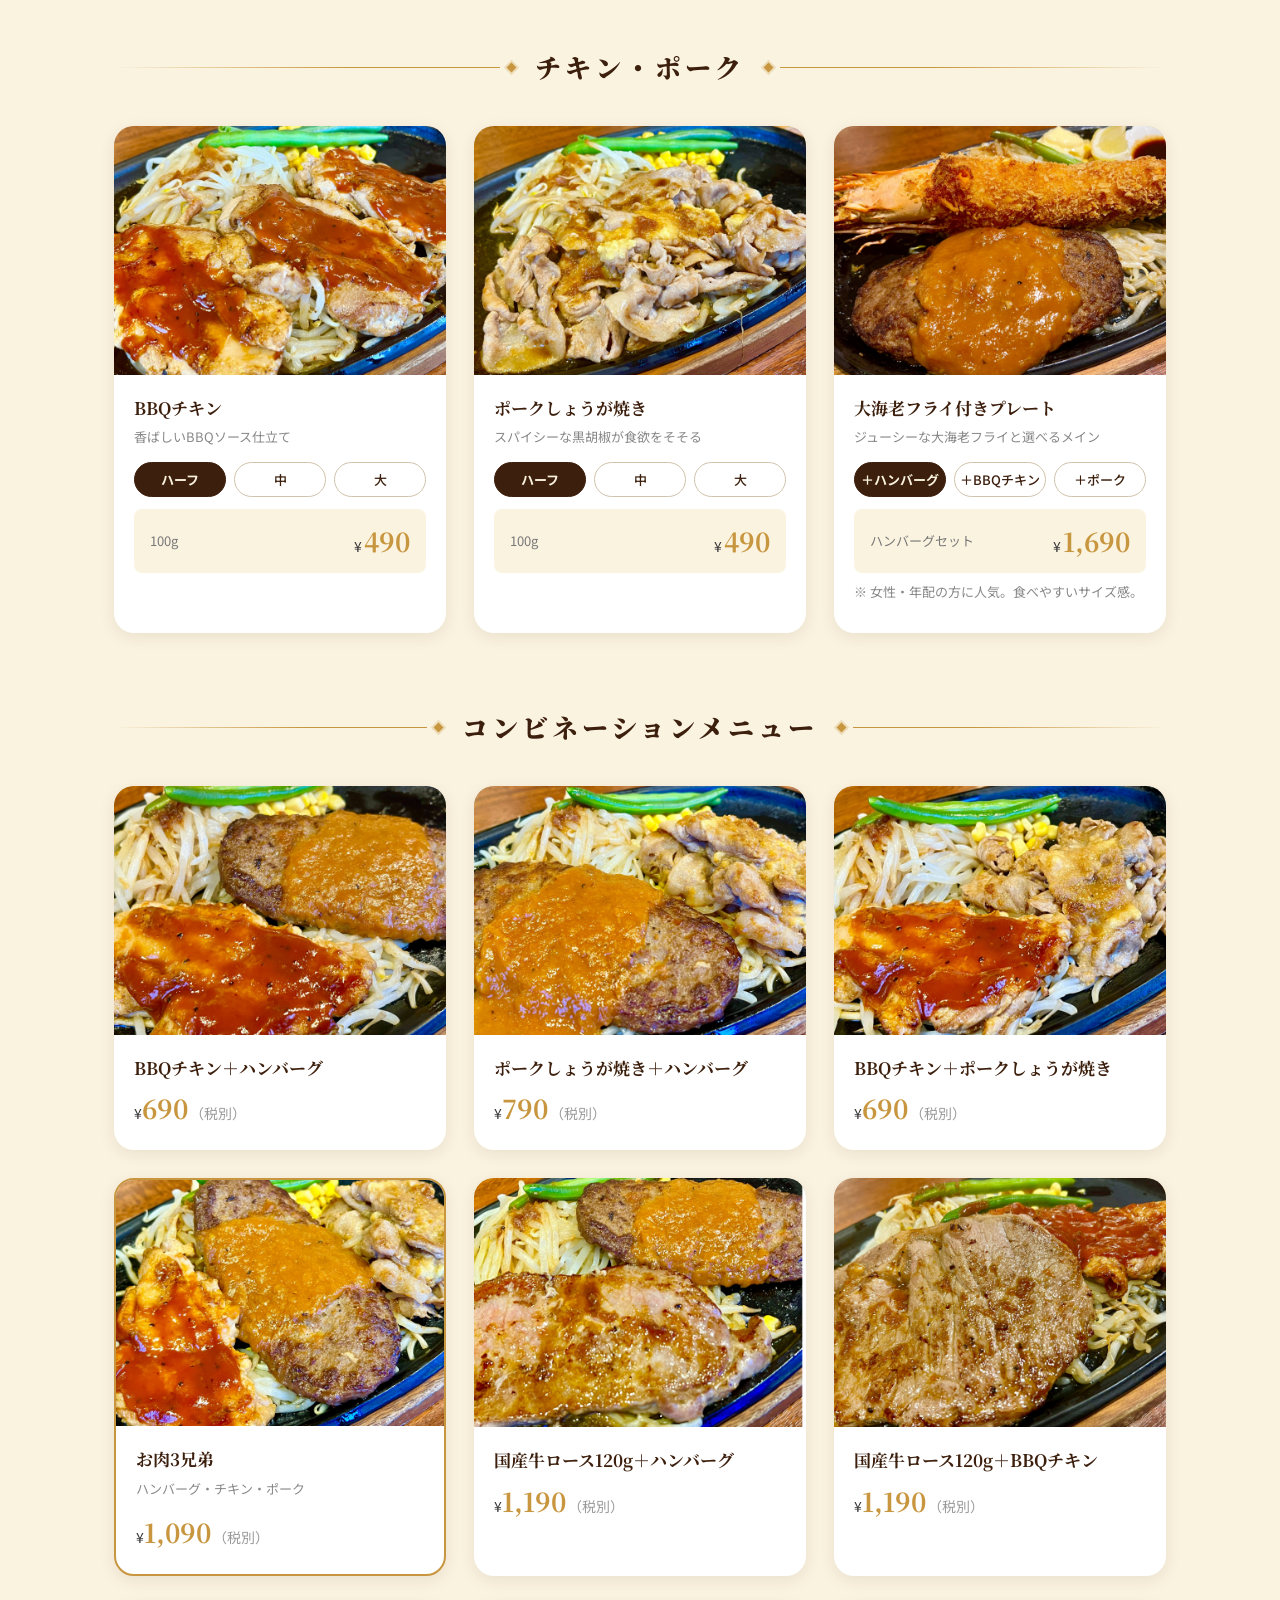
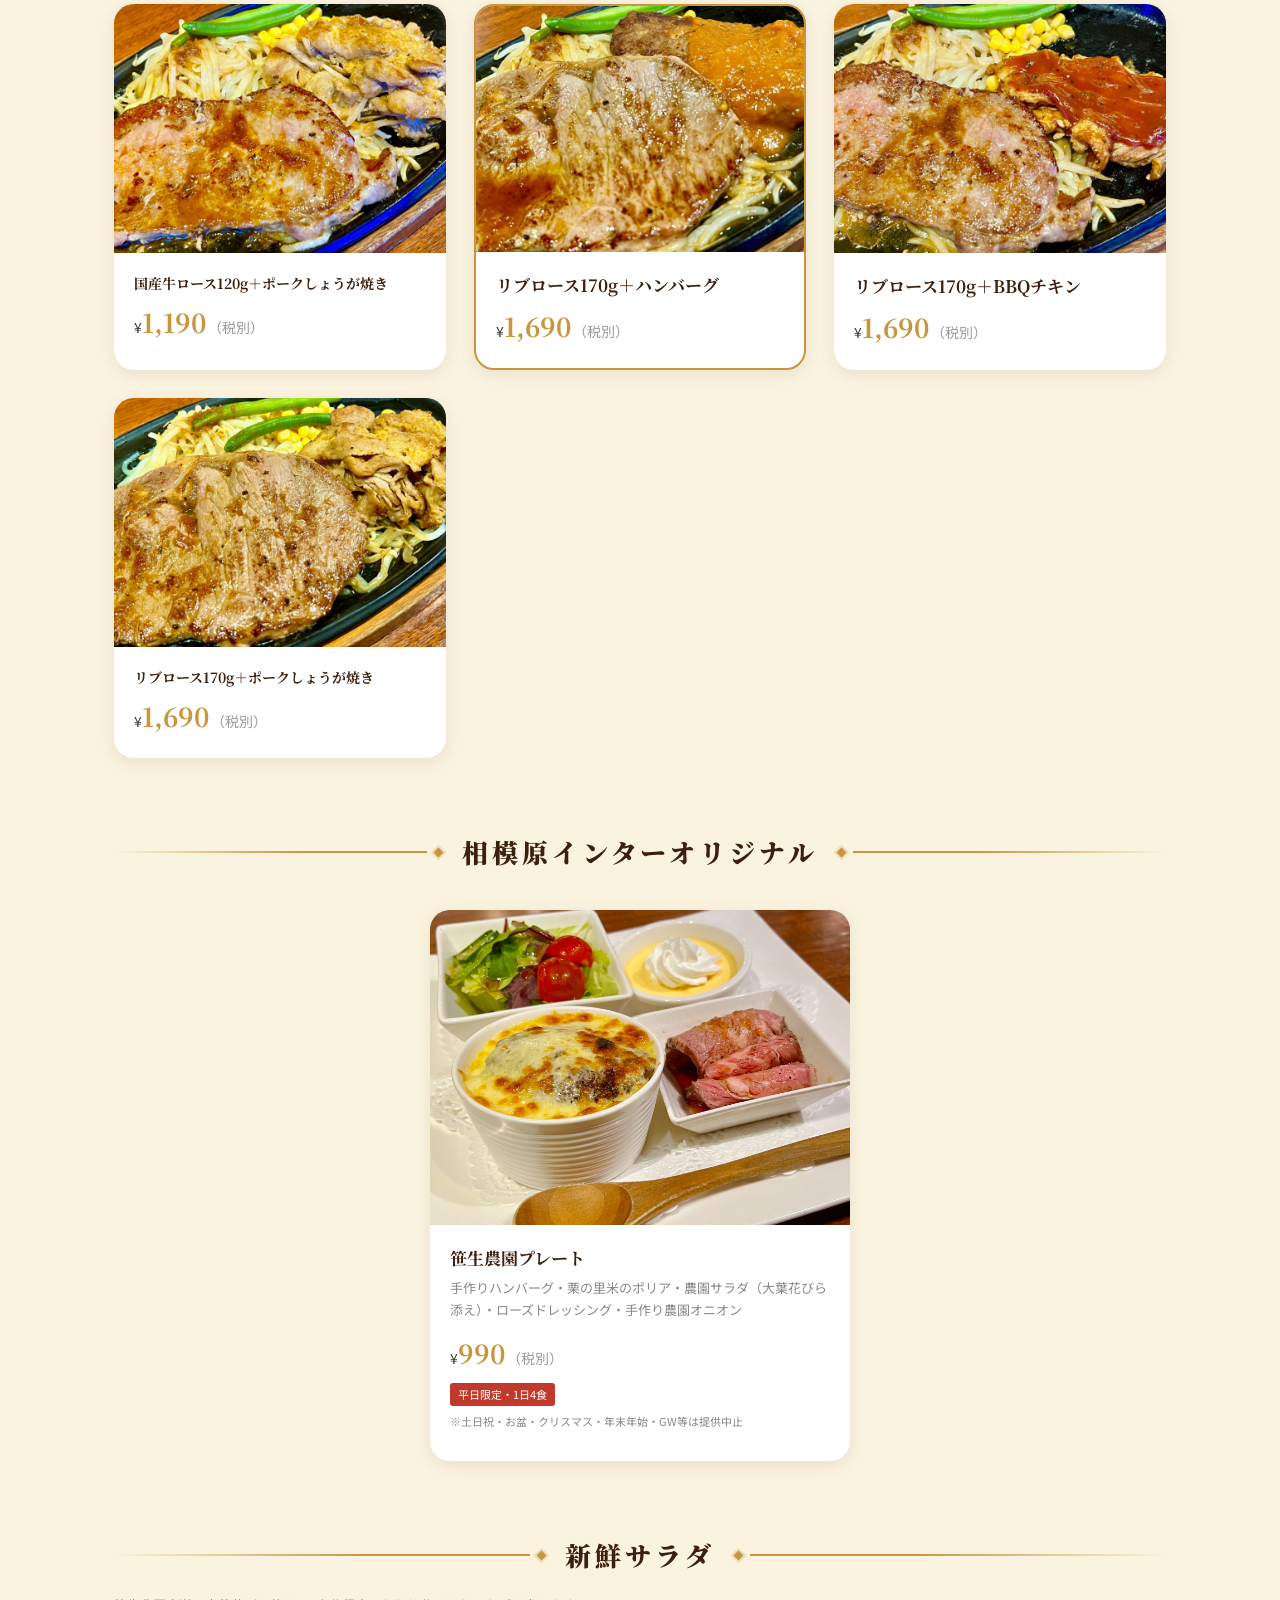
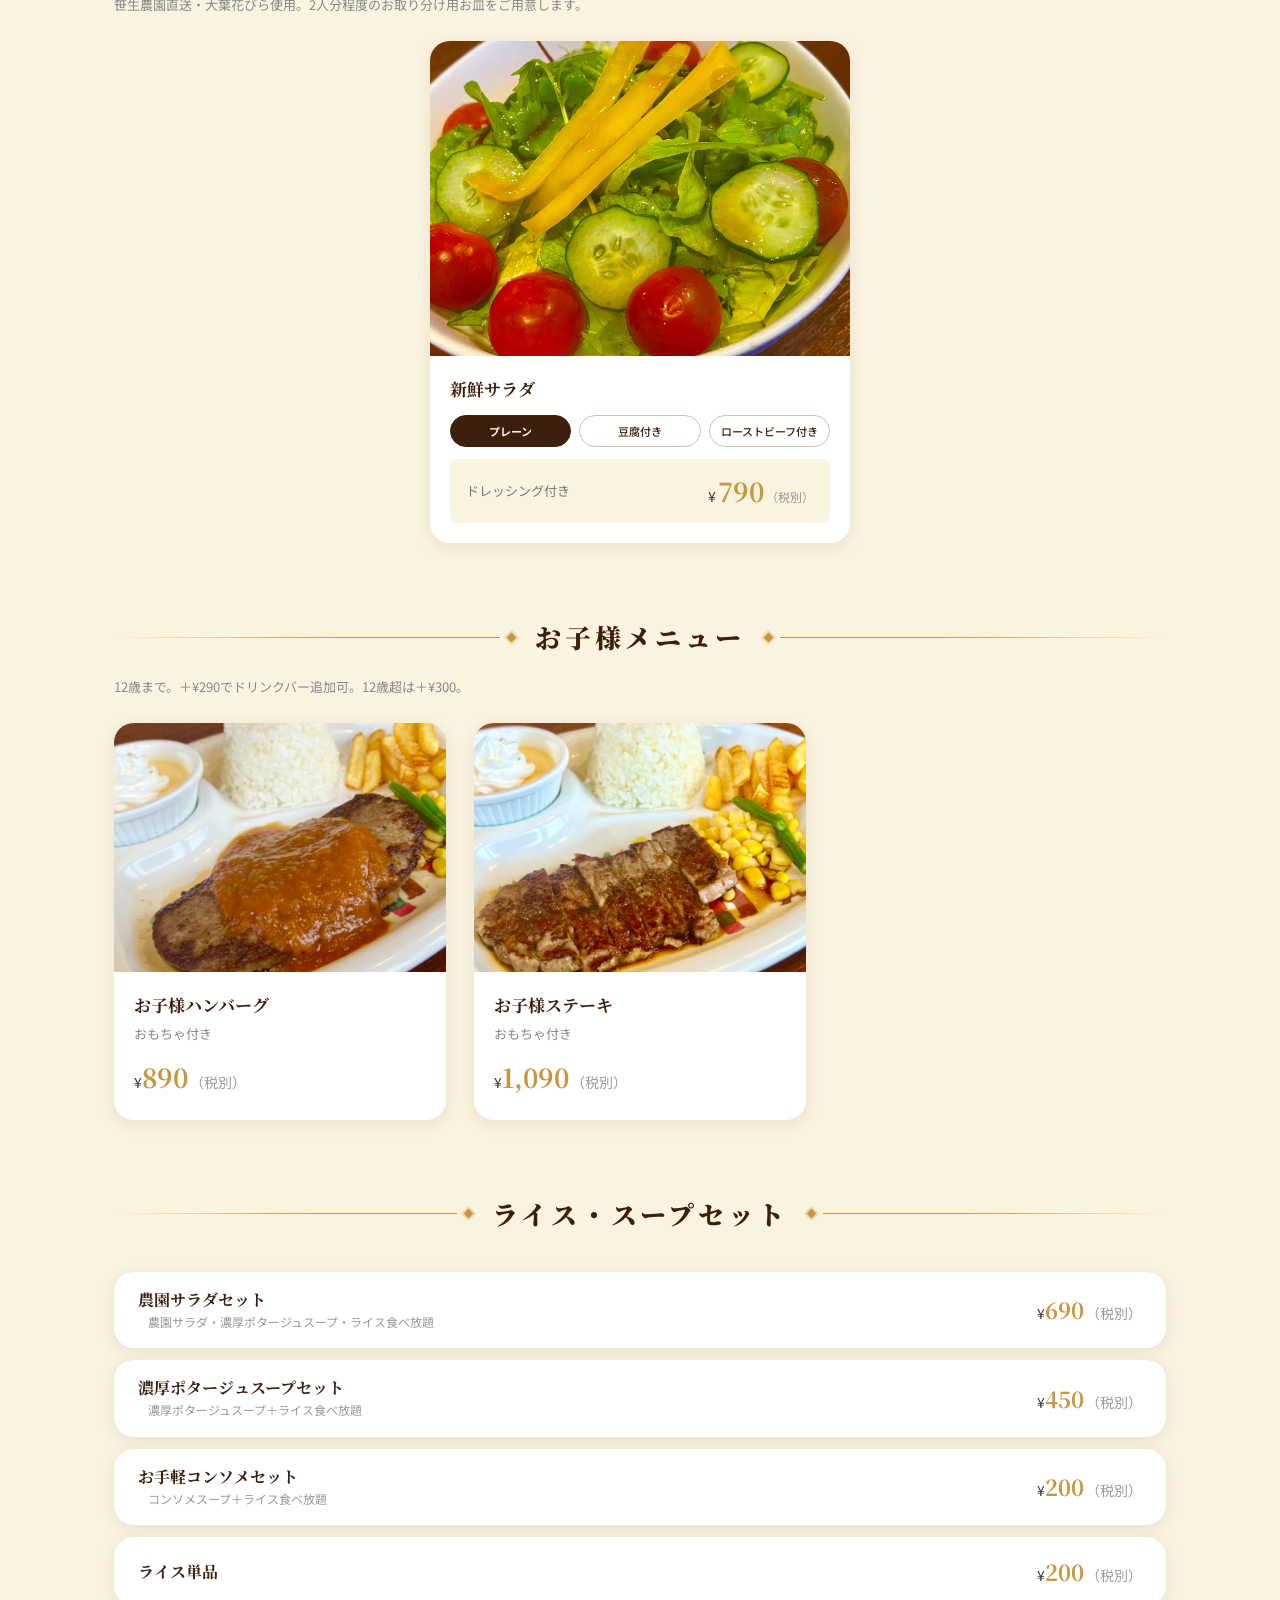
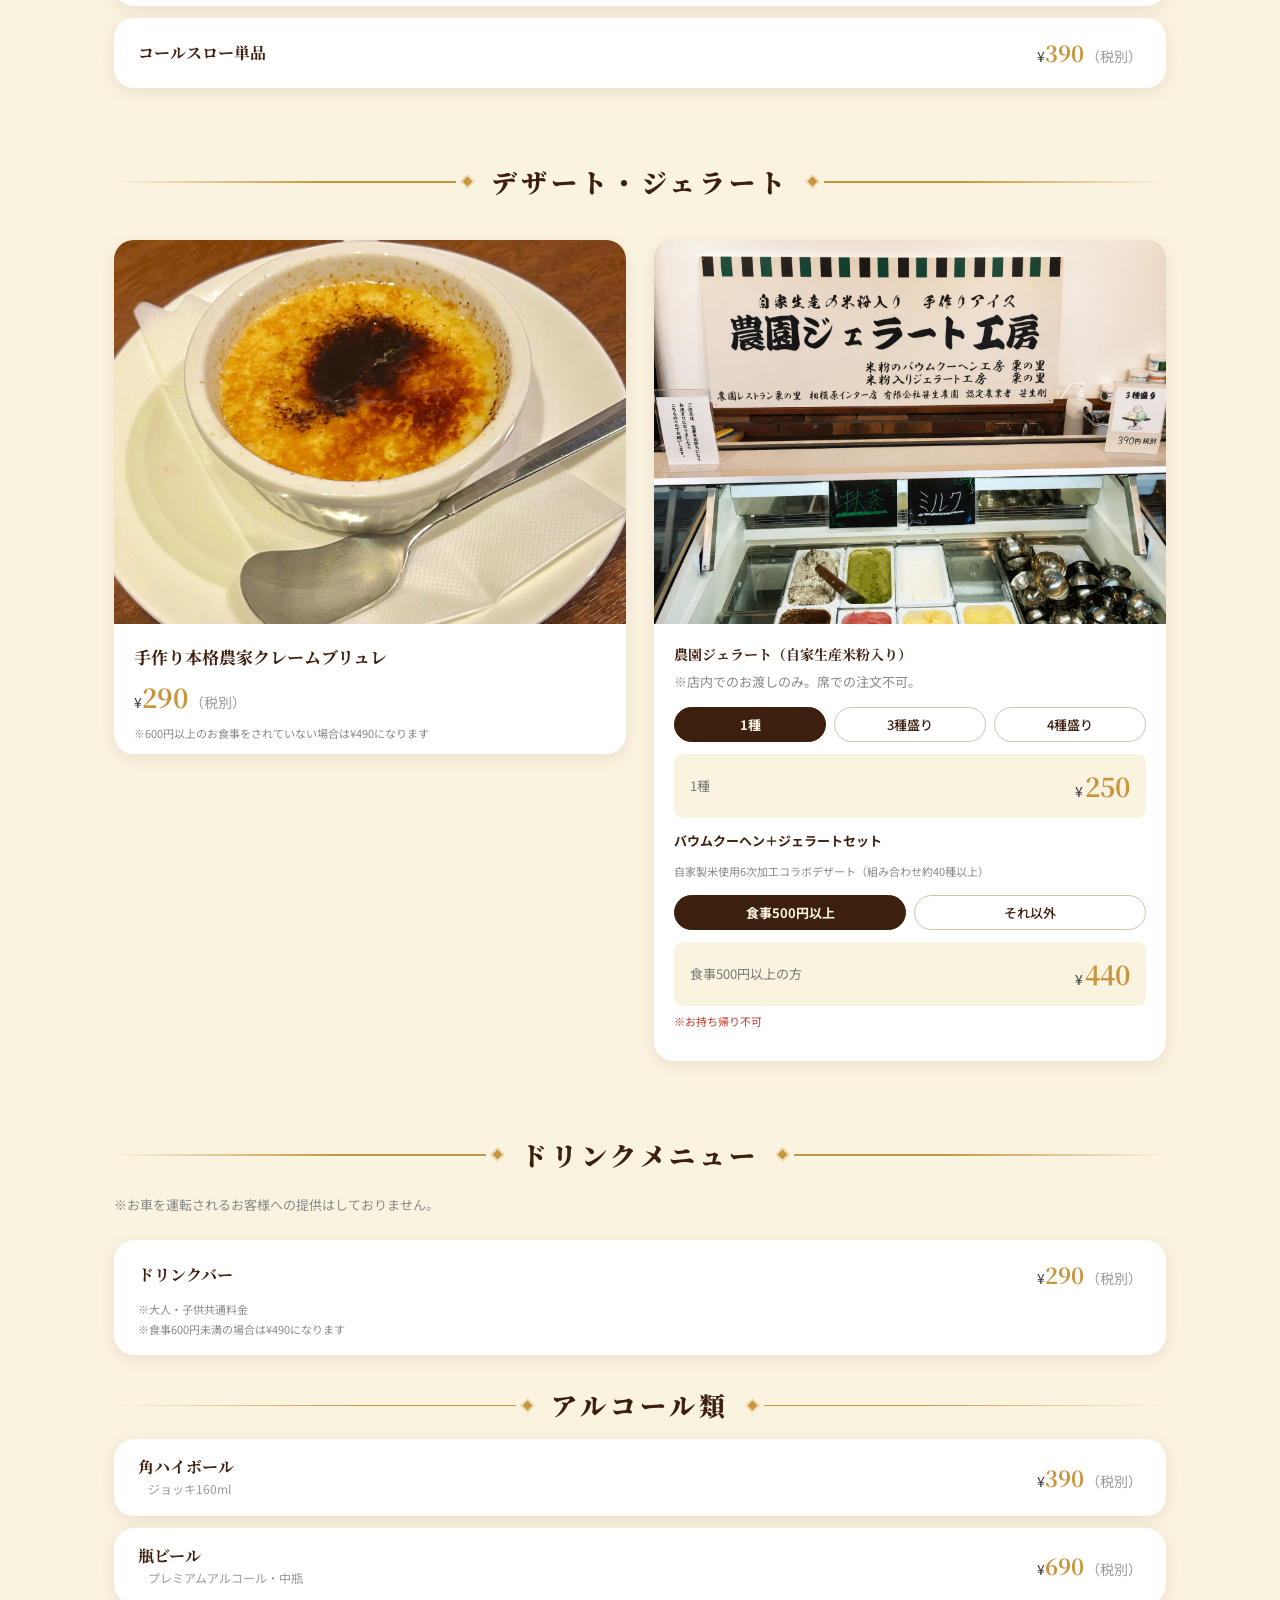
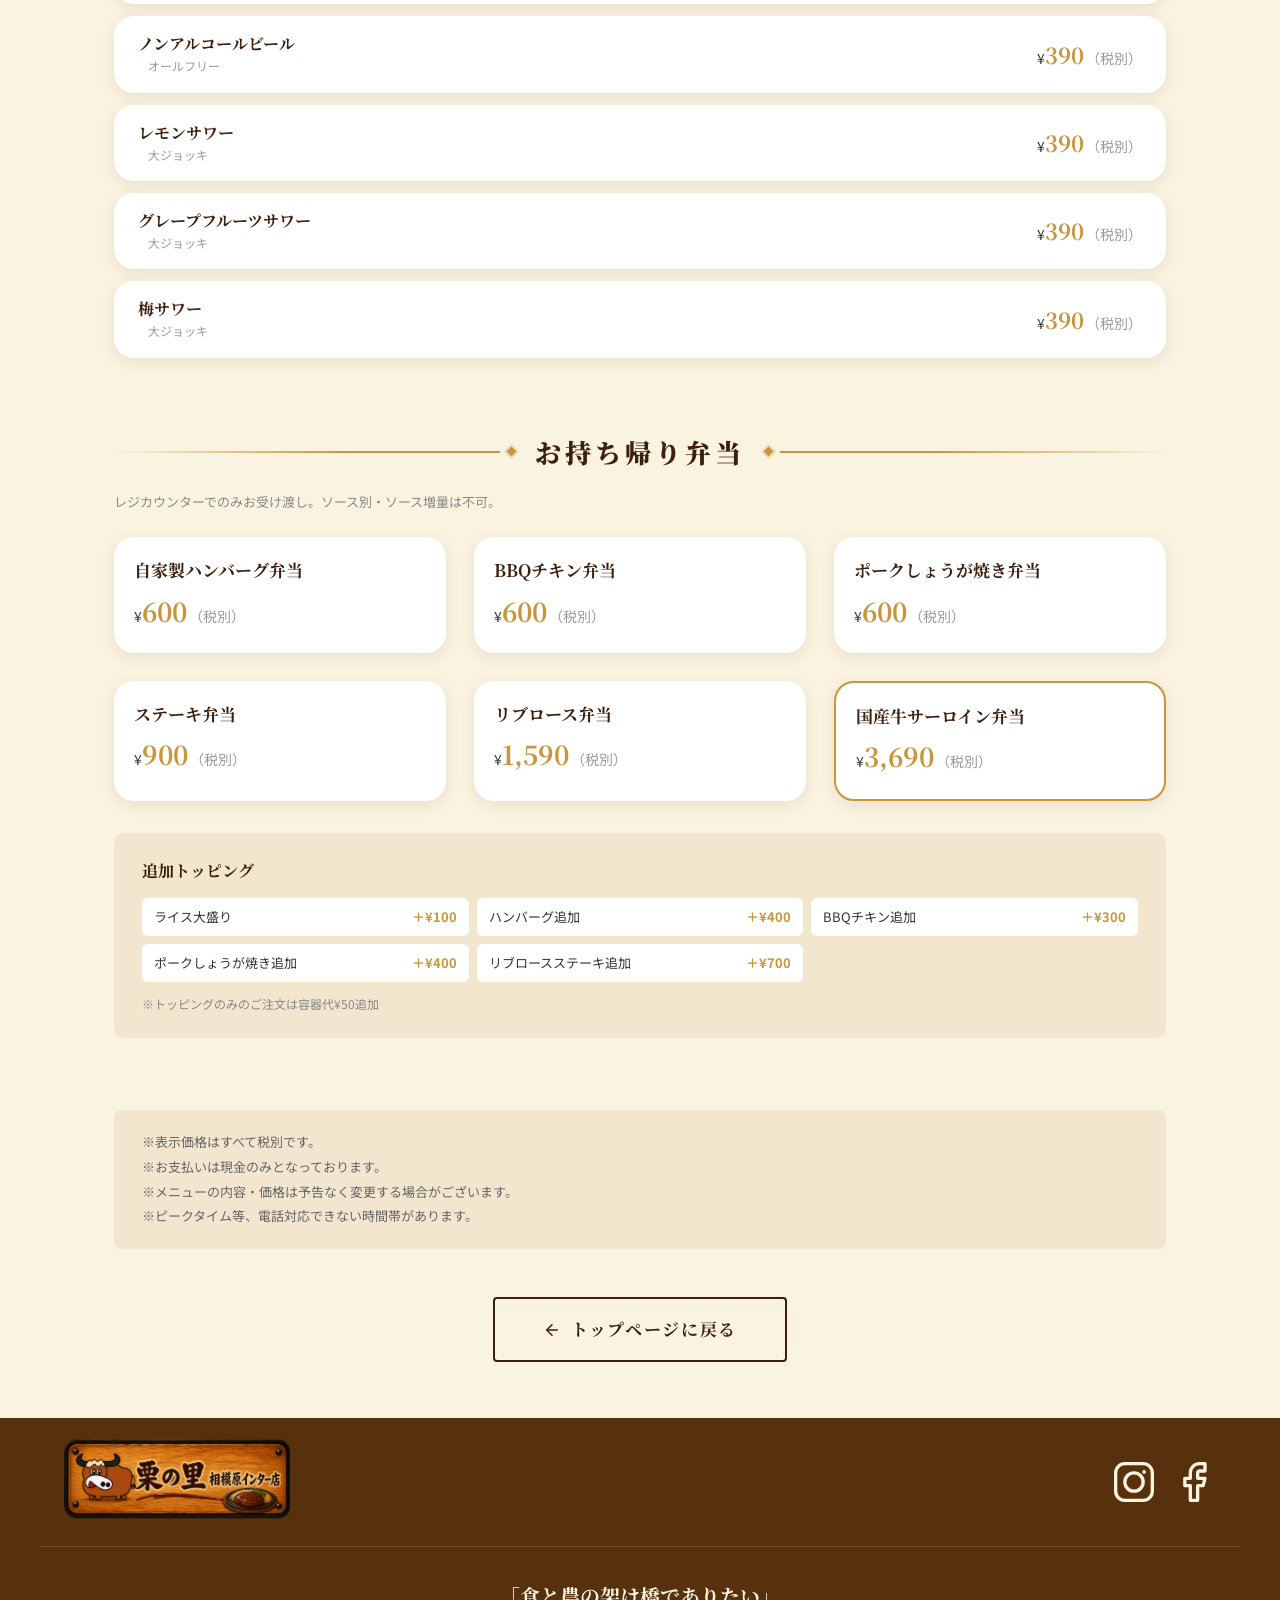
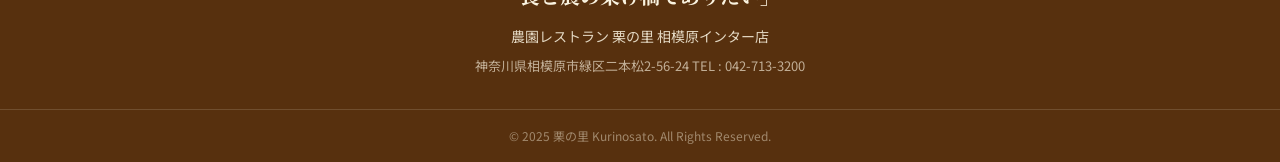
==== commit 50dd869f: "店舗名をインター店に統一・ファビコン追加・ステーキ画像を軽量化 Co-Authored-By: Claude Fable 5 <noreply@anthropic.com> Claude-Sessio" ====
--- a/menu.html
+++ b/menu.html
@@ -6,10 +6,10 @@
   <script src="js/password-check.js"></script>
   <link rel="icon" type="image/png" href="img/favicon.png">
   <link rel="shortcut icon" href="img/favicon.png">
-  <title>グランドメニュー | レストラン栗の里 相模原二本松店</title>
-  <meta name="description" content="レストラン栗の里 相模原二本松店のグランドメニュー一覧。ランチ・ディナーのメニューをご覧いただけます。">
-  <meta property="og:title" content="グランドメニュー | レストラン栗の里 相模原二本松店">
-  <meta property="og:description" content="レストラン栗の里 相模原二本松店のグランドメニュー一覧。ランチ・ディナーのメニューをご覧いただけます。">
+  <title>グランドメニュー | レストラン栗の里 相模原インター店</title>
+  <meta name="description" content="レストラン栗の里 相模原インター店のグランドメニュー一覧。ランチ・ディナーのメニューをご覧いただけます。">
+  <meta property="og:title" content="グランドメニュー | レストラン栗の里 相模原インター店">
+  <meta property="og:description" content="レストラン栗の里 相模原インター店のグランドメニュー一覧。ランチ・ディナーのメニューをご覧いただけます。">
   <meta property="og:image" content="https://example.com/img/hero.jpg">
   <meta property="og:url" content="https://example.com/menu.html">
   <meta property="og:type" content="website">
